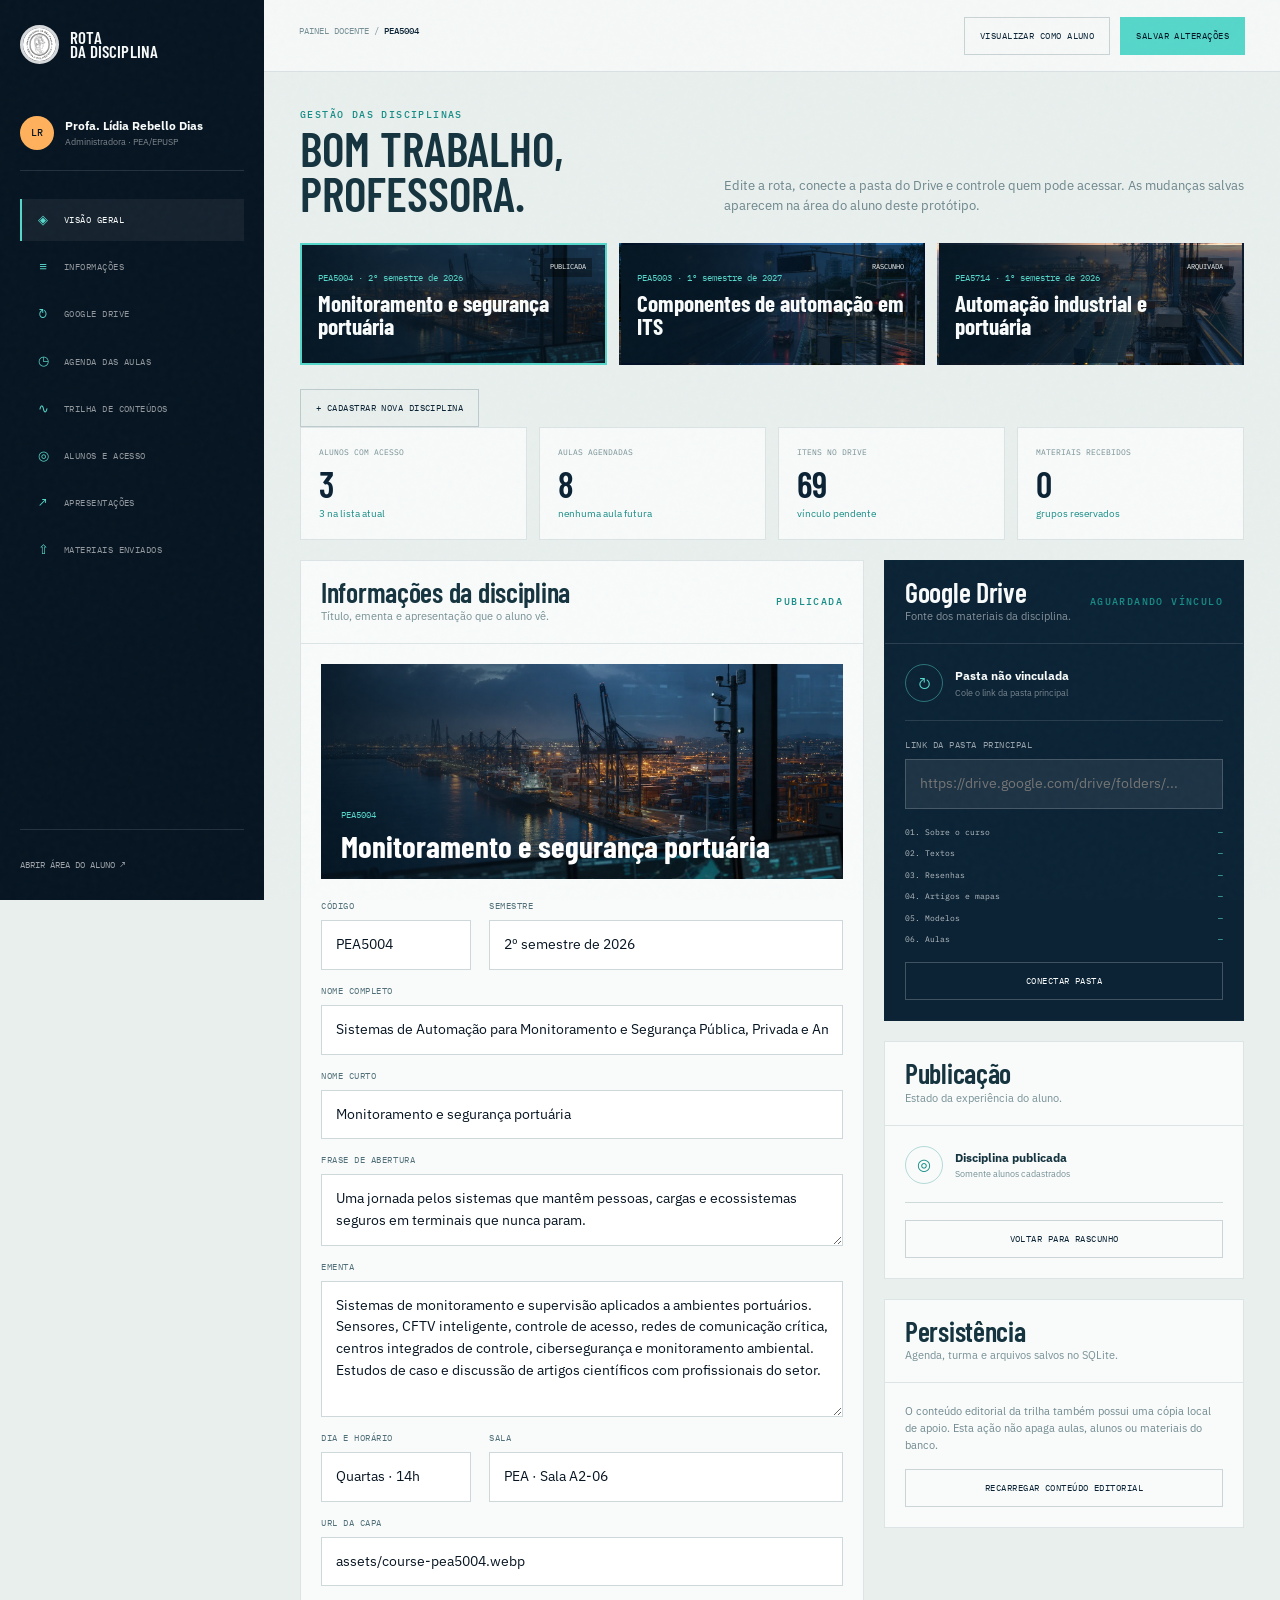
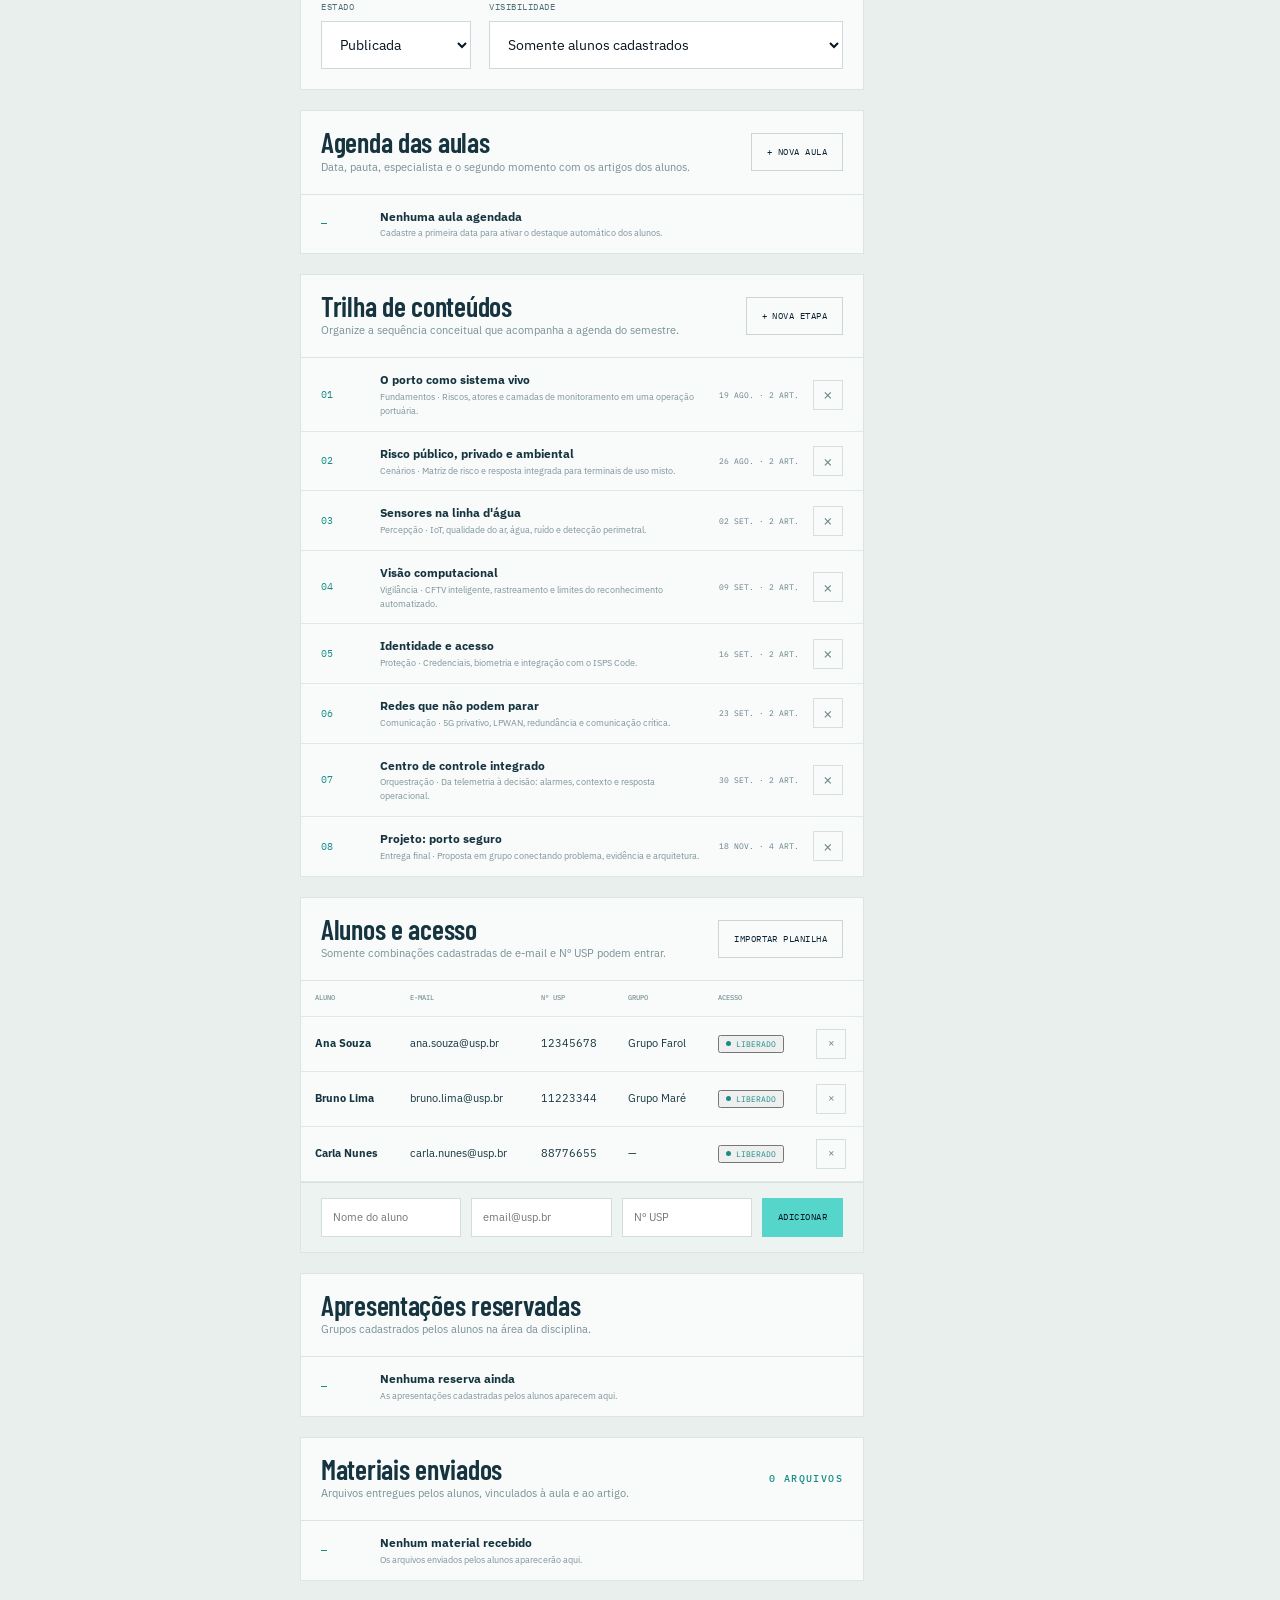
==== admin.html @ afad5a91 "feat: restaura narrativa cinematografica por scroll" ====
<!doctype html>
<html lang="pt-BR">
<head>
  <meta charset="utf-8">
  <meta name="viewport" content="width=device-width, initial-scale=1">
  <meta name="theme-color" content="#071522">
  <title>Painel da professora · Rota da Disciplina</title>
  <link rel="icon" href="assets/epusp-logo.webp" type="image/webp">
  <link rel="preconnect" href="https://fonts.googleapis.com">
  <link rel="preconnect" href="https://fonts.gstatic.com" crossorigin>
  <link href="https://fonts.googleapis.com/css2?family=Barlow+Condensed:wght@500;600;700&family=IBM+Plex+Mono:wght@400;500&family=IBM+Plex+Sans:wght@400;500;600&display=swap" rel="stylesheet">
  <link rel="stylesheet" href="styles.css">
</head>
<body class="admin-page">
  <a class="skip-link" href="#adminContent">Pular para o conteúdo</a>
  <div class="page-noise" aria-hidden="true"></div>

  <div class="admin-shell">
    <aside class="admin-sidebar">
      <a class="wordmark" href="index.html" aria-label="Rota da Disciplina, área do aluno">
        <img class="epusp-seal" src="assets/epusp-logo.webp" alt="" width="44" height="44">
        <span>Rota<br>da disciplina</span>
      </a>
      <div class="admin-profile">
        <span class="admin-avatar">LR</span>
        <div><strong>Profa. Lídia Rebello Dias</strong><small>Administradora · PEA/EPUSP</small></div>
      </div>
      <nav class="admin-nav" aria-label="Seções do painel">
        <a class="active" href="#visao"><span aria-hidden="true">◈</span>Visão geral</a>
        <a href="#informacoes"><span aria-hidden="true">≡</span>Informações</a>
        <a href="#drive"><span aria-hidden="true">↻</span>Google Drive</a>
        <a href="#agenda"><span aria-hidden="true">◷</span>Agenda das aulas</a>
        <a href="#etapas"><span aria-hidden="true">∿</span>Trilha de conteúdos</a>
        <a href="#alunos"><span aria-hidden="true">◎</span>Alunos e acesso</a>
        <a href="#entregas"><span aria-hidden="true">↗</span>Apresentações</a>
        <a href="#materiais-enviados"><span aria-hidden="true">⇧</span>Materiais enviados</a>
      </nav>
      <div class="sidebar-foot"><a href="index.html" id="studentViewLink">Abrir área do aluno ↗</a></div>
    </aside>

    <main class="admin-main" id="adminContent">
      <header class="admin-topbar">
        <p class="admin-breadcrumb">Painel docente / <strong id="breadcrumbCode">PEA5004</strong></p>
        <div class="admin-top-actions">
          <button class="admin-button" id="previewButton">Visualizar como aluno</button>
          <button class="admin-button primary" id="saveButton">Salvar alterações</button>
        </div>
      </header>

      <div class="admin-content">
        <section class="admin-welcome" id="visao">
          <div><span class="eyebrow">Gestão das disciplinas</span><h1>Bom trabalho, professora.</h1></div>
          <p>Edite a rota, conecte a pasta do Drive e controle quem pode acessar. As mudanças salvas aparecem na área do aluno deste protótipo.</p>
        </section>

        <section aria-label="Disciplinas cadastradas">
          <div class="course-tabs" id="courseTabs"></div>
          <button class="admin-button" id="newCourseButton">+ Cadastrar nova disciplina</button>
        </section>

        <section class="metric-grid" id="metricGrid" aria-label="Indicadores da disciplina">
          <article class="metric"><small>Alunos com acesso</small><strong id="studentMetric">0</strong><span id="studentMetricDetail">lista atual</span></article>
          <article class="metric"><small>Aulas agendadas</small><strong id="moduleMetric">0</strong><span id="moduleMetricDetail">próxima aula</span></article>
          <article class="metric"><small>Itens no Drive</small><strong id="driveMetric">0</strong><span id="driveMetricDetail">sincronizados</span></article>
          <article class="metric"><small>Materiais recebidos</small><strong id="submissionMetric">0</strong><span id="submissionMetricDetail">arquivos enviados</span></article>
        </section>

        <div class="admin-grid">
          <div>
            <section class="admin-panel" id="informacoes">
              <header class="panel-heading"><div><h2>Informações da disciplina</h2><p>Título, ementa e apresentação que o aluno vê.</p></div><span class="eyebrow" id="courseStatusLabel">Publicada</span></header>
              <div class="panel-body">
                <div class="course-cover-editor" id="courseCoverEditor">
                  <div class="cover-editor-copy"><small id="coverCode">PEA5004</small><strong id="coverTitle">Monitoramento e segurança portuária</strong></div>
                </div>
                <form class="editor-grid" id="courseForm">
                  <label class="admin-field">Código<input name="code" required maxlength="12" readonly></label>
                  <label class="admin-field">Semestre<input name="semester" required></label>
                  <label class="admin-field full">Nome completo<input name="title" required></label>
                  <label class="admin-field full">Nome curto<input name="shortTitle" required></label>
                  <label class="admin-field full">Frase de abertura<textarea name="description" rows="2" required></textarea></label>
                  <label class="admin-field full">Ementa<textarea name="ementa" rows="5" required></textarea></label>
                  <label class="admin-field">Dia e horário<input name="classDay"></label>
                  <label class="admin-field">Sala<input name="room"></label>
                  <label class="admin-field full">URL da capa<input name="cover" placeholder="assets/course-pea5004.webp"></label>
                  <label class="admin-field">Estado<select name="status"><option>Rascunho</option><option>Publicada</option><option>Arquivada</option></select></label>
                  <label class="admin-field">Visibilidade<select name="visibility"><option>Somente alunos cadastrados</option><option>Link da turma</option><option>Pública</option></select></label>
                </form>
              </div>
            </section>

            <section class="admin-panel" id="agenda">
              <header class="panel-heading"><div><h2>Agenda das aulas</h2><p>Data, pauta, especialista e o segundo momento com os artigos dos alunos.</p></div><button class="admin-button" id="addClassButton">+ Nova aula</button></header>
              <div class="admin-list class-admin-list" id="classAdminList"></div>
            </section>

            <section class="admin-panel" id="etapas">
              <header class="panel-heading"><div><h2>Trilha de conteúdos</h2><p>Organize a sequência conceitual que acompanha a agenda do semestre.</p></div><button class="admin-button" id="addModuleButton">+ Nova etapa</button></header>
              <div class="admin-list" id="moduleAdminList"></div>
            </section>

            <section class="admin-panel" id="alunos">
              <header class="panel-heading"><div><h2>Alunos e acesso</h2><p>Somente combinações cadastradas de e-mail e Nº USP podem entrar.</p></div><button class="admin-button" id="importStudentsButton">Importar planilha</button></header>
              <div class="panel-body" style="padding:0;overflow-x:auto">
                <table class="student-table">
                  <thead><tr><th>Aluno</th><th>E-mail</th><th>Nº USP</th><th>Grupo</th><th>Acesso</th><th></th></tr></thead>
                  <tbody id="studentRows"></tbody>
                </table>
              </div>
              <form class="inline-form" id="studentForm">
                <input name="name" aria-label="Nome do aluno" placeholder="Nome do aluno" required>
                <input name="email" aria-label="E-mail USP" type="email" placeholder="email@usp.br" required>
                <input name="nusp" aria-label="Número USP" inputmode="numeric" placeholder="Nº USP" required pattern="[0-9]{7,10}">
                <button class="admin-button primary" type="submit">Adicionar</button>
              </form>
            </section>

            <section class="admin-panel" id="entregas">
              <header class="panel-heading"><div><h2>Apresentações reservadas</h2><p>Grupos cadastrados pelos alunos na área da disciplina.</p></div></header>
              <div class="admin-list" id="submissionList"></div>
            </section>

            <section class="admin-panel" id="materiais-enviados">
              <header class="panel-heading"><div><h2>Materiais enviados</h2><p>Arquivos entregues pelos alunos, vinculados à aula e ao artigo.</p></div><span class="eyebrow" id="uploadCountLabel">0 arquivos</span></header>
              <div class="admin-list" id="uploadAdminList"></div>
            </section>
          </div>

          <aside>
            <section class="admin-panel drive-card" id="drive">
              <header class="panel-heading"><div><h2>Google Drive</h2><p>Fonte dos materiais da disciplina.</p></div><span class="eyebrow" id="driveStatusLabel">Conectado</span></header>
              <div class="panel-body">
                <div class="drive-state">
                  <span class="drive-state-icon" aria-hidden="true">↻</span>
                  <div><strong id="driveStateTitle">Pasta sincronizada</strong><small id="driveStateDetail">lidia.rebello.dias@usp.br</small></div>
                </div>
                <label class="admin-field" style="margin-top:17px;color:rgba(255,255,255,.58)">Link da pasta principal<input id="driveUrlInput" type="url" placeholder="https://drive.google.com/drive/folders/..." style="background:rgba(255,255,255,.08);color:#fff;border-color:rgba(255,255,255,.18)"></label>
                <div class="drive-folders" id="driveFolderList"></div>
                <button class="admin-button" id="syncDriveButton">Sincronizar agora</button>
              </div>
            </section>

            <section class="admin-panel">
              <header class="panel-heading"><div><h2>Publicação</h2><p>Estado da experiência do aluno.</p></div></header>
              <div class="panel-body">
                <div class="drive-state" style="border-color:var(--line)">
                  <span class="drive-state-icon" style="color:var(--teal-deep);border-color:rgba(24,141,135,.3)" aria-hidden="true">◎</span>
                  <div><strong id="publishState">Disciplina publicada</strong><small id="publishDetail" style="color:#769096">Somente alunos cadastrados</small></div>
                </div>
                <button class="admin-button" id="togglePublishButton" style="width:100%;margin-top:17px">Alternar publicação</button>
              </div>
            </section>

            <section class="admin-panel">
              <header class="panel-heading"><div><h2>Persistência</h2><p>Agenda, turma e arquivos salvos no SQLite.</p></div></header>
              <div class="panel-body">
                <p style="margin:0 0 15px;color:#71898f;font-size:11px">O conteúdo editorial da trilha também possui uma cópia local de apoio. Esta ação não apaga aulas, alunos ou materiais do banco.</p>
                <button class="admin-button" id="resetButton" style="width:100%">Recarregar conteúdo editorial</button>
              </div>
            </section>
          </aside>
        </div>
      </div>
    </main>
  </div>

  <dialog class="app-dialog" id="moduleDialog">
    <form class="dialog-card" id="moduleForm">
      <button class="dialog-close" type="button" data-close="moduleDialog" aria-label="Fechar">×</button>
      <span class="eyebrow">Nova etapa da trilha</span>
      <h2>Criar etapa</h2>
      <div class="form-columns"><label>Título<input name="title" required></label><label>Categoria<input name="kicker" placeholder="Ex.: Sensores" required></label></div>
      <label>Resumo<textarea name="summary" rows="3" required></textarea></label>
      <div class="form-columns"><label>Data<input name="date" placeholder="02 set."></label><label>Quantidade de artigos<input name="articles" type="number" min="0" value="1"></label></div>
      <div class="dialog-actions"><button class="text-button" type="button" data-close="moduleDialog">Cancelar</button><button class="primary-button" type="submit">Criar etapa</button></div>
    </form>
  </dialog>

  <dialog class="app-dialog" id="newCourseDialog">
    <form class="dialog-card" id="newCourseForm">
      <button class="dialog-close" type="button" data-close="newCourseDialog" aria-label="Fechar">×</button>
      <span class="eyebrow">Nova disciplina</span>
      <h2>Criar uma nova rota</h2>
      <div class="form-columns"><label>Código<input name="code" placeholder="PEA0000" required maxlength="12"></label><label>Semestre<input name="semester" placeholder="1º semestre de 2027" required></label></div>
      <label>Nome da disciplina<input name="title" required></label>
      <label>Link da pasta no Drive<input name="driveUrl" type="url" placeholder="https://drive.google.com/drive/folders/..."></label>
      <div class="dialog-actions"><button class="text-button" type="button" data-close="newCourseDialog">Cancelar</button><button class="primary-button" type="submit">Criar disciplina</button></div>
    </form>
  </dialog>

  <dialog class="app-dialog class-dialog" id="classDialog">
    <div class="dialog-card wide">
      <button class="dialog-close" type="button" data-close="classDialog" aria-label="Fechar">×</button>
      <span class="eyebrow">Agenda da disciplina</span>
      <h2 id="classDialogTitle">Nova aula</h2>
      <form id="classForm" class="class-form-grid">
        <input name="session_id" type="hidden">
        <div class="form-columns"><label>Data<input name="session_date" type="date" required></label><label>Horário<input name="start_time" type="time" value="14:00" required></label></div>
        <label>Título da aula<input name="title" required></label>
        <label>Tema do dia<input name="theme" placeholder="Ex.: Panorama de riscos integrados"></label>
        <label>Local<input name="location" placeholder="PEA · Sala A2-06"></label>
        <div class="class-moment-label"><span>1º momento</span><strong>Profissional convidado</strong></div>
        <div class="form-columns"><label>Nome do especialista<input name="specialist_name"></label><label>Cargo / instituição<input name="specialist_role"></label></div>
        <label>Temática da apresentação<textarea name="specialist_topic" rows="2"></textarea></label>
        <label>Observações<textarea name="notes" rows="2"></textarea></label>
        <div class="dialog-actions"><button class="text-button" type="button" data-close="classDialog">Cancelar</button><button class="primary-button" type="submit">Salvar aula</button></div>
      </form>

      <section class="article-manager" id="articleManager" hidden>
        <header><div class="class-moment-label"><span>2º momento</span><strong>Artigos apresentados pelos alunos</strong></div><p>Vincule cada leitura aos alunos que farão a apresentação.</p></header>
        <div class="managed-article-list" id="managedArticleList"></div>
        <form id="articleForm" class="article-form">
          <div class="form-columns"><label>Código<input name="code" placeholder="A01"></label><label>Autoria<input name="author" placeholder="Sobrenome et al."></label></div>
          <label>Título do artigo<input name="title" required></label>
          <label>Link do artigo<input name="url" type="url" placeholder="https://..."></label>
          <fieldset class="presenter-fieldset"><legend>Alunos apresentadores</legend><div id="presenterChecks" class="presenter-checks"></div></fieldset>
          <button class="admin-button primary" type="submit">Adicionar artigo à aula</button>
        </form>
      </section>
    </div>
  </dialog>

  <div class="toast" id="toast" role="status" aria-live="polite"></div>

  <script src="data.js"></script>
  <script src="admin.js"></script>
</body>
</html>
---- styles.css ----
:root {
  --ink: #071522;
  --ink-2: #0b2335;
  --ink-3: #12364a;
  --paper: #eef5f3;
  --paper-2: #dce8e6;
  --white: #f8fbfa;
  --teal: #56d6ca;
  --teal-deep: #188d87;
  --amber: #ffb15c;
  --coral: #e8775f;
  --muted: #8da7ad;
  --line: rgba(20, 62, 74, .18);
  --display: 'Barlow Condensed', sans-serif;
  --body: 'IBM Plex Sans', sans-serif;
  --mono: 'IBM Plex Mono', monospace;
  --shell: min(1180px, calc(100vw - 64px));
  --header-height: 76px;
  --shadow: 0 26px 70px rgba(3, 16, 27, .16);
  --cine-progress: 0;
  --hero-exit: 0;
  --hero-shift: 0;
  --hero-zoom: 0;
  --pointer-x: 0;
  --pointer-y: 0;
  --briefing-shift: 0;
  --orbit-turn: 0deg;
}

* { box-sizing: border-box; }
html { scroll-behavior: smooth; }
body {
  margin: 0;
  color: var(--ink);
  background: var(--paper);
  font-family: var(--body);
  font-size: 16px;
  line-height: 1.55;
  -webkit-font-smoothing: antialiased;
}
body.switcher-open { overflow: hidden; }
button, input, textarea, select { font: inherit; }
button, a { -webkit-tap-highlight-color: transparent; }
button { cursor: pointer; }
a { color: inherit; }
img { max-width: 100%; }
::selection { color: var(--ink); background: var(--teal); }
:focus-visible { outline: 2px solid var(--amber); outline-offset: 4px; }

.skip-link {
  position: fixed;
  top: 8px;
  left: 8px;
  z-index: 200;
  padding: 10px 16px;
  color: var(--ink);
  background: var(--white);
  transform: translateY(-150%);
  transition: transform .2s ease;
}
.skip-link:focus { transform: none; }
.shell { width: var(--shell); margin-inline: auto; }
.page-noise {
  position: fixed;
  inset: 0;
  z-index: 90;
  pointer-events: none;
  opacity: .025;
  background-image: url("data:image/svg+xml,%3Csvg viewBox='0 0 180 180' xmlns='http://www.w3.org/2000/svg'%3E%3Cfilter id='n'%3E%3CfeTurbulence type='fractalNoise' baseFrequency='.8' numOctaves='3' stitchTiles='stitch'/%3E%3C/filter%3E%3Crect width='100%25' height='100%25' filter='url(%23n)' opacity='.8'/%3E%3C/svg%3E");
}
.scroll-progress {
  position: fixed;
  inset: 0 0 auto;
  z-index: 120;
  height: 2px;
  background: rgba(255,255,255,.08);
}
.scroll-progress span { display: block; width: 0; height: 100%; background: var(--amber); }

/* Cinematic viewport: a port control-room narrative guided by scroll */
.cinematic-frame {
  position: fixed;
  inset: 0;
  z-index: 92;
  overflow: hidden;
  pointer-events: none;
}
.cinematic-bar {
  position: absolute;
  right: 0;
  left: 0;
  height: clamp(5px, .75vw, 10px);
  background: #020810;
  box-shadow: 0 0 30px rgba(0,0,0,.4);
}
.cinematic-bar--top { top: 0; }
.cinematic-bar--bottom { bottom: 0; }
.cinematic-vignette {
  position: absolute;
  inset: 0;
  opacity: .45;
  box-shadow: inset 0 0 110px rgba(0,8,18,.22);
}
.cinematic-scanline {
  position: absolute;
  top: -18%;
  right: 0;
  left: 0;
  height: 18%;
  opacity: .1;
  background: linear-gradient(180deg, transparent, rgba(86,214,202,.2), transparent);
  animation: cinematicScan 8s linear infinite;
  mix-blend-mode: screen;
}
@keyframes cinematicScan { to { transform: translateY(660%); } }

.cinematic-chapters {
  position: fixed;
  top: 50%;
  right: 18px;
  z-index: 96;
  display: grid;
  gap: 11px;
  transform: translateY(-50%);
}
.cinematic-chapters a {
  position: relative;
  width: 31px;
  height: 31px;
  display: grid;
  place-items: center;
  color: rgba(255,255,255,.48);
  background: rgba(4,18,30,.56);
  border: 1px solid rgba(255,255,255,.16);
  border-radius: 50%;
  backdrop-filter: blur(9px);
  font-family: var(--mono);
  font-size: 7px;
  text-decoration: none;
  transition: color .25s ease, background .25s ease, border-color .25s ease, transform .25s ease;
}
.cinematic-chapters a::before {
  content: '';
  position: absolute;
  inset: 6px;
  border: 1px solid transparent;
  border-radius: inherit;
}
.cinematic-chapters a span {
  position: absolute;
  top: 50%;
  right: 39px;
  width: max-content;
  padding: 5px 8px;
  opacity: 0;
  color: var(--white);
  background: rgba(4,18,30,.88);
  border: 1px solid rgba(255,255,255,.13);
  transform: translate(8px, -50%);
  pointer-events: none;
  transition: opacity .2s ease, transform .25s ease;
  font-size: 8px;
  letter-spacing: .08em;
  text-transform: uppercase;
}
.cinematic-chapters a:hover span,
.cinematic-chapters a:focus-visible span,
.cinematic-chapters a.active span { opacity: 1; transform: translate(0, -50%); }
.cinematic-chapters a.active {
  color: var(--ink);
  background: var(--teal);
  border-color: var(--teal);
  transform: scale(1.13);
  box-shadow: 0 0 0 5px rgba(86,214,202,.1), 0 0 22px rgba(86,214,202,.24);
}
.cinematic-chapters a.active::before { border-color: rgba(7,21,34,.34); }
.cine-scene { --scene-proximity: 0; }

.eyebrow {
  display: block;
  color: var(--teal-deep);
  font-family: var(--mono);
  font-size: 10px;
  font-weight: 500;
  letter-spacing: .14em;
  line-height: 1.4;
  text-transform: uppercase;
}
.section-pad { padding: 130px 0; }
h1, h2, h3, p { margin-top: 0; }
h1, h2, h3 { font-family: var(--display); font-weight: 600; line-height: .94; }
h2 { font-size: clamp(52px, 6.5vw, 90px); letter-spacing: -.035em; }
h2 em { color: var(--teal-deep); font-family: inherit; font-style: normal; }

/* Global header */
.site-header {
  position: fixed;
  inset: 0 0 auto;
  z-index: 100;
  height: var(--header-height);
  display: grid;
  grid-template-columns: auto auto 1fr auto;
  align-items: center;
  gap: 28px;
  padding: 0 32px;
  color: var(--white);
  background: linear-gradient(180deg, rgba(4, 15, 26, .84), rgba(4, 15, 26, .28) 70%, transparent);
  border-bottom: 1px solid transparent;
  transition: height .35s ease, background .35s ease, border-color .35s ease;
}
.site-header.compact {
  height: 66px;
  background: rgba(7, 21, 34, .94);
  border-color: rgba(255,255,255,.1);
  backdrop-filter: blur(14px);
}
.wordmark {
  display: inline-flex;
  align-items: center;
  gap: 11px;
  color: inherit;
  font-family: var(--display);
  font-size: 17px;
  font-weight: 600;
  line-height: .78;
  letter-spacing: .01em;
  text-decoration: none;
  text-transform: uppercase;
}
.epusp-seal {
  width: 43px;
  height: 43px;
  flex: 0 0 43px;
  border: 3px solid rgba(255,255,255,.84);
  border-radius: 50%;
  object-fit: cover;
  filter: grayscale(1) contrast(1.1);
}
.course-trigger {
  min-width: 142px;
  display: flex;
  align-items: center;
  justify-content: space-between;
  gap: 16px;
  padding: 7px 0 7px 18px;
  color: inherit;
  background: transparent;
  border: 0;
  border-left: 1px solid rgba(255,255,255,.28);
  text-align: left;
}
.course-trigger small, .course-trigger strong { display: block; }
.course-trigger small { color: rgba(255,255,255,.58); font-family: var(--mono); font-size: 8px; letter-spacing: .1em; text-transform: uppercase; }
.course-trigger strong { margin-top: 2px; font-family: var(--mono); font-size: 12px; letter-spacing: .08em; }
.trigger-arrow { color: var(--teal); font-size: 16px; transition: transform .3s ease; }
.course-trigger[aria-expanded="true"] .trigger-arrow { transform: rotate(180deg); }
.header-nav { display: flex; justify-content: center; gap: 30px; }
.header-nav a, .icon-link {
  color: rgba(255,255,255,.72);
  font-family: var(--mono);
  font-size: 10px;
  letter-spacing: .08em;
  text-decoration: none;
  text-transform: uppercase;
  transition: color .2s ease;
}
.header-nav a:hover, .icon-link:hover { color: var(--white); }
.header-actions { display: flex; align-items: center; gap: 18px; }
.access-button {
  display: inline-flex;
  align-items: center;
  gap: 9px;
  padding: 10px 14px;
  color: var(--white);
  background: rgba(255,255,255,.08);
  border: 1px solid rgba(255,255,255,.24);
  border-radius: 2px;
  font-family: var(--mono);
  font-size: 9px;
  letter-spacing: .08em;
  text-transform: uppercase;
}
.access-button:hover { background: rgba(255,255,255,.14); }
.status-led { width: 6px; height: 6px; border-radius: 50%; background: var(--amber); box-shadow: 0 0 0 4px rgba(255,177,92,.12); }
.is-authenticated .status-led { background: var(--teal); box-shadow: 0 0 0 4px rgba(86,214,202,.12); }

/* Course switcher */
.course-switcher {
  position: fixed;
  inset: 0 0 auto;
  z-index: 115;
  min-height: 465px;
  padding: 40px max(32px, calc((100vw - 1180px)/2));
  color: var(--white);
  background: var(--ink);
  box-shadow: 0 24px 80px rgba(0,0,0,.38);
  animation: switcherIn .35s cubic-bezier(.2,.8,.2,1) both;
}
@keyframes switcherIn { from { opacity: 0; transform: translateY(-20px); } }
.switcher-scrim { position: fixed; inset: 0; z-index: 110; background: rgba(3,12,20,.68); backdrop-filter: blur(4px); }
.switcher-head { display: flex; align-items: flex-start; justify-content: space-between; margin-bottom: 26px; }
.switcher-head h2 { margin: 5px 0 0; font-size: 42px; }
.close-button, .dialog-close {
  width: 40px;
  height: 40px;
  display: grid;
  place-items: center;
  color: inherit;
  background: transparent;
  border: 1px solid rgba(255,255,255,.22);
  border-radius: 50%;
  font-size: 22px;
}
.switcher-grid { display: grid; grid-template-columns: repeat(3, 1fr); gap: 14px; }
.course-option {
  position: relative;
  min-height: 275px;
  display: flex;
  flex-direction: column;
  justify-content: flex-end;
  overflow: hidden;
  padding: 24px;
  color: var(--white);
  background: #102a3c center/cover;
  border: 1px solid rgba(255,255,255,.14);
  text-align: left;
  isolation: isolate;
}
.course-option::before { content: ''; position: absolute; inset: 0; z-index: -1; background: linear-gradient(180deg, rgba(5,18,30,.05), rgba(5,18,30,.94)); }
.course-option::after { content: ''; position: absolute; inset: auto 24px 19px; height: 1px; background: var(--course-accent, var(--teal)); transform: scaleX(.18); transform-origin: left; transition: transform .35s ease; }
.course-option:hover::after, .course-option.active::after { transform: scaleX(1); }
.course-option .option-top { position: absolute; inset: 20px 20px auto; display: flex; justify-content: space-between; font-family: var(--mono); font-size: 9px; letter-spacing: .1em; text-transform: uppercase; }
.course-option .option-top i { width: 8px; height: 8px; border-radius: 50%; background: var(--course-accent, var(--teal)); }
.course-option strong { max-width: 310px; margin-bottom: 24px; font-family: var(--display); font-size: 27px; line-height: 1; }
.course-option small { margin-bottom: 6px; color: var(--course-accent, var(--teal)); font-family: var(--mono); font-size: 10px; letter-spacing: .12em; }

/* Cinematic hero */
.cinematic-hero {
  position: relative;
  min-height: 100svh;
  display: flex;
  align-items: center;
  overflow: hidden;
  color: var(--white);
  background: var(--ink);
  isolation: isolate;
}
.hero-media, .briefing-photo {
  position: absolute;
  inset: -5%;
  z-index: -4;
  background: center/cover no-repeat;
  will-change: transform;
}
.hero-media {
  transform: translate3d(
    calc(var(--pointer-x) * -9px),
    calc((var(--hero-shift) * 1px) + (var(--pointer-y) * -6px)),
    0
  ) scale(calc(1.06 + var(--hero-zoom)));
  filter: saturate(calc(.84 + (var(--hero-exit) * .2))) contrast(1.04);
}
.briefing-photo {
  transform: translate3d(0, calc(var(--briefing-shift) * 1px), 0) scale(1.1);
  will-change: transform;
}
.hero-shade { position: absolute; inset: 0; z-index: -3; background: linear-gradient(90deg, rgba(4,15,26,.97) 0%, rgba(4,15,26,.76) 36%, rgba(4,15,26,.14) 71%), linear-gradient(0deg, rgba(4,15,26,.74), transparent 38%); }
.chart-grid {
  position: absolute;
  inset: 0;
  z-index: -2;
  opacity: .14;
  background-image: linear-gradient(rgba(102,213,203,.3) 1px, transparent 1px), linear-gradient(90deg, rgba(102,213,203,.3) 1px, transparent 1px);
  background-size: 72px 72px;
  mask-image: linear-gradient(90deg, #000, transparent 72%);
}
.hero-content { display: grid; grid-template-columns: minmax(0, 1fr) 320px; align-items: end; gap: 74px; padding-top: 110px; padding-bottom: 120px; }
.hero-copy { max-width: 810px; }
.hero-kicker { display: flex; align-items: center; gap: 16px; margin-bottom: 24px; font-family: var(--mono); font-size: 10px; letter-spacing: .14em; text-transform: uppercase; }
.hero-kicker span:first-child { padding: 6px 9px; color: var(--ink); background: var(--teal); font-weight: 500; }
.hero-kicker span:last-child { color: rgba(255,255,255,.64); }
.hero-copy h1 { max-width: 840px; margin-bottom: 22px; font-size: clamp(54px, 5.7vw, 82px); letter-spacing: -.03em; line-height: .92; text-transform: uppercase; text-wrap: balance; }
.hero-copy p { max-width: 640px; margin-bottom: 34px; color: rgba(255,255,255,.72); font-size: clamp(16px, 1.6vw, 21px); line-height: 1.55; }
.hero-actions { display: flex; align-items: center; gap: 24px; }
.primary-button, .secondary-button {
  display: inline-flex;
  align-items: center;
  justify-content: center;
  gap: 18px;
  min-height: 49px;
  padding: 0 20px;
  color: var(--ink);
  background: var(--teal);
  border: 1px solid var(--teal);
  border-radius: 2px;
  font-family: var(--mono);
  font-size: 10px;
  font-weight: 500;
  letter-spacing: .08em;
  text-decoration: none;
  text-transform: uppercase;
  transition: color .25s ease, background .25s ease, transform .25s ease;
}
.primary-button:hover { background: var(--white); border-color: var(--white); transform: translateY(-2px); }
.primary-button.light { background: var(--white); border-color: var(--white); }
.primary-button.light:hover { background: var(--teal); border-color: var(--teal); }
.text-button { padding: 8px 0; color: inherit; background: transparent; border: 0; border-bottom: 1px solid currentColor; font-family: var(--mono); font-size: 10px; letter-spacing: .06em; text-transform: uppercase; }
.signal-panel {
  position: relative;
  min-height: 360px;
  padding: 19px;
  background: rgba(5, 21, 34, .42);
  border: 1px solid rgba(255,255,255,.2);
  backdrop-filter: blur(14px);
}
.signal-head { display: grid; grid-template-columns: auto 1fr auto; align-items: center; gap: 8px; color: rgba(255,255,255,.66); font-family: var(--mono); font-size: 8px; letter-spacing: .08em; text-transform: uppercase; }
.signal-head span:last-child { color: var(--teal); }
.live-dot { width: 6px; height: 6px; border-radius: 50%; background: var(--teal); animation: pulse 2s ease infinite; }
@keyframes pulse { 50% { box-shadow: 0 0 0 8px rgba(86,214,202,0); } 0% { box-shadow: 0 0 0 0 rgba(86,214,202,.42); } }
.signal-radar { position: relative; width: 190px; height: 190px; margin: 23px auto 18px; overflow: hidden; border: 1px solid rgba(86,214,202,.36); border-radius: 50%; background: repeating-radial-gradient(circle, transparent 0 30px, rgba(86,214,202,.15) 31px 32px); }
.signal-radar::before, .signal-radar::after { content: ''; position: absolute; background: rgba(86,214,202,.18); }
.signal-radar::before { inset: 50% 0 auto; height: 1px; }
.signal-radar::after { inset: 0 auto 0 50%; width: 1px; }
.radar-sweep { position: absolute; width: 50%; height: 50%; top: 0; left: 50%; background: conic-gradient(from 270deg at 0 100%, rgba(86,214,202,.48), transparent 35%); transform-origin: 0 100%; animation: sweep 5s linear infinite; }
@keyframes sweep { to { transform: rotate(360deg); } }
.ping { position: absolute; width: 5px; height: 5px; border-radius: 50%; background: var(--amber); box-shadow: 0 0 12px var(--amber); }
.ping.p1 { left: 30%; top: 42%; }.ping.p2 { left: 62%; top: 27%; }.ping.p3 { left: 68%; top: 67%; }
.signal-panel dl { display: grid; grid-template-columns: repeat(3, 1fr); gap: 0; margin: 0; }
.signal-panel dl div { padding: 10px 9px 0; border-left: 1px solid rgba(255,255,255,.14); }
.signal-panel dl div:first-child { border-left: 0; }
.signal-panel dt { color: rgba(255,255,255,.5); font-family: var(--mono); font-size: 7px; line-height: 1.3; text-transform: uppercase; }
.signal-panel dd { margin: 5px 0 0; color: var(--white); font-family: var(--mono); font-size: 10px; }
.inline-ok { display: inline-block; width: 5px; height: 5px; margin-right: 3px; border-radius: 50%; background: var(--teal); }
.inline-ok.pending { background: var(--amber); }
.hero-foot { position: absolute; inset: auto 0 25px; display: flex; align-items: center; justify-content: space-between; color: rgba(255,255,255,.48); font-family: var(--mono); font-size: 8px; letter-spacing: .12em; text-transform: uppercase; }
.scroll-cue { display: flex; align-items: center; gap: 12px; }
.scroll-cue > span { width: 38px; height: 1px; overflow: hidden; background: rgba(255,255,255,.24); }
.scroll-cue > span::after { content: ''; display: block; width: 50%; height: 1px; background: var(--teal); animation: cue 2s ease-in-out infinite; }
@keyframes cue { 50% { transform: translateX(100%); } }
.coordinates { display: flex; align-items: center; gap: 10px; }
.coordinates i { width: 4px; height: 4px; border-radius: 50%; background: var(--teal); }

/* Reveal */
.reveal { opacity: 0; transform: translateY(24px); transition: opacity .7s ease, transform .9s cubic-bezier(.2,.8,.2,1); }
.reveal.in-view { opacity: 1; transform: none; }
.cinematic-ready .hero-copy.reveal.in-view {
  opacity: calc(1 - (var(--hero-exit) * .72));
  transform: translate3d(
    calc(var(--pointer-x) * -8px),
    calc(var(--hero-exit) * -38px),
    0
  );
}
.cinematic-ready .signal-panel.reveal.in-view {
  opacity: calc(1 - (var(--hero-exit) * .45));
  transform: perspective(900px)
    translate3d(calc(var(--pointer-x) * 11px), calc(var(--hero-exit) * 26px), 0)
    rotateY(calc(var(--pointer-x) * -1.1deg));
}
.cinematic-ready .hero-foot {
  opacity: calc(1 - (var(--hero-exit) * 1.2));
  transform: translateY(calc(var(--hero-exit) * 18px));
}
.cinematic-ready .chart-grid {
  background-position: calc(var(--hero-exit) * -45px) calc(var(--hero-exit) * 32px);
}

/* Next class: a two-act call sheet */
.next-class-section {
  position: relative;
  overflow: hidden;
  background: #dbe8e5;
}
.next-class-section::before {
  content: '';
  position: absolute;
  inset: 0;
  opacity: .22;
  pointer-events: none;
  background-image: linear-gradient(rgba(14,76,83,.14) 1px, transparent 1px), linear-gradient(90deg, rgba(14,76,83,.14) 1px, transparent 1px);
  background-size: 64px 64px;
  mask-image: linear-gradient(90deg, #000, transparent 78%);
}
.next-class-heading {
  position: relative;
  display: grid;
  grid-template-columns: 84px minmax(0, 1fr) 300px;
  gap: 54px;
  align-items: end;
}
.next-class-heading h2 { margin: 10px 0 0; }
.next-class-rule { margin: 0 0 10px; color: #5f7c81; font-size: 13px; line-height: 1.65; }
.class-call-sheet {
  position: relative;
  display: grid;
  grid-template-columns: 174px minmax(0, 1fr);
  margin-top: 55px;
  overflow: hidden;
  color: var(--white);
  background: var(--ink-2);
  box-shadow: 0 28px 70px rgba(7,30,40,.2);
}
.class-call-sheet::before {
  content: '';
  position: absolute;
  inset: 0;
  opacity: .16;
  pointer-events: none;
  background: repeating-linear-gradient(125deg, transparent 0 28px, rgba(255,255,255,.08) 29px 30px);
}
.class-date-block {
  position: relative;
  z-index: 1;
  display: flex;
  flex-direction: column;
  align-items: center;
  justify-content: center;
  min-height: 520px;
  padding: 28px 18px;
  color: var(--ink);
  background: var(--amber);
  text-align: center;
}
.class-date-block > span { font-family: var(--mono); font-size: 9px; letter-spacing: .12em; text-transform: uppercase; }
.class-date-block strong { margin: 9px 0 4px; font-family: var(--display); font-size: 92px; font-weight: 600; line-height: .8; }
.class-date-block i { width: 1px; height: 66px; margin: 25px 0; background: rgba(7,21,34,.3); }
.class-date-block small { font-family: var(--mono); font-size: 18px; font-weight: 500; }
.class-call-main { position: relative; z-index: 1; min-width: 0; padding: 34px; }
.call-title { display: flex; justify-content: space-between; align-items: start; gap: 30px; padding-bottom: 27px; border-bottom: 1px solid rgba(255,255,255,.15); }
.call-title h3 { max-width: 750px; margin: 8px 0 0; font-size: clamp(40px, 4.2vw, 66px); line-height: .92; }
.call-title > p { margin: 4px 0 0; color: rgba(255,255,255,.5); font-family: var(--mono); font-size: 9px; text-align: right; text-transform: uppercase; }
.two-act-grid { display: grid; grid-template-columns: .9fr 1.1fr; border-bottom: 1px solid rgba(255,255,255,.15); }
.class-act { position: relative; min-height: 285px; padding: 28px 30px 25px 0; }
.class-act + .class-act { padding-left: 30px; border-left: 1px solid rgba(255,255,255,.15); }
.act-number { display: flex; justify-content: space-between; align-items: center; margin-bottom: 30px; color: rgba(255,255,255,.42); font-family: var(--mono); font-size: 8px; letter-spacing: .1em; text-transform: uppercase; }
.act-number strong { color: rgba(255,255,255,.12); font-family: var(--display); font-size: 48px; line-height: .7; }
.class-act h4 { margin: 12px 0 3px; font-family: var(--display); font-size: 32px; font-weight: 600; line-height: 1; }
.class-act > p:last-child { max-width: 430px; margin: 16px 0 0; color: rgba(255,255,255,.65); font-size: 12px; line-height: 1.55; }
.act-role { margin: 0 !important; color: var(--amber) !important; font-family: var(--mono); font-size: 8px !important; letter-spacing: .07em; text-transform: uppercase; }
.next-article-list { display: grid; gap: 8px; margin-top: 15px; }
.next-article {
  display: grid;
  grid-template-columns: 40px minmax(0, 1fr);
  gap: 12px;
  padding: 11px 0;
  border-top: 1px solid rgba(255,255,255,.12);
}
.next-article:first-child { border-top: 0; }
.next-article > span { color: var(--teal); font-family: var(--mono); font-size: 9px; }
.next-article strong { display: block; font-size: 11px; font-weight: 500; line-height: 1.35; }
.next-article small { display: block; margin-top: 5px; color: rgba(255,255,255,.5); font-size: 9px; }
.presenter-line { color: var(--amber) !important; }
.next-article-empty { padding: 20px 0; color: rgba(255,255,255,.46); font-size: 12px; }
.call-actions { display: flex; align-items: center; justify-content: space-between; gap: 24px; padding-top: 25px; }
.call-actions > p { display: flex; align-items: center; gap: 8px; margin: 0; color: rgba(255,255,255,.46); font-family: var(--mono); font-size: 8px; text-transform: uppercase; }
.call-actions > p strong { color: var(--white); font-weight: 500; }
.next-class-empty { margin-top: 45px; padding: 45px; color: var(--white); background: var(--ink-2); }
.next-class-empty h3 { margin: 8px 0 12px; font-size: 42px; }.next-class-empty p { margin: 0; color: rgba(255,255,255,.55); }
.upload-note { color: #718a90 !important; font-family: var(--mono); font-size: 9px !important; text-transform: uppercase; }
.upload-progress { display: flex; align-items: center; gap: 12px; padding: 12px; background: #dbe9e6; }
.upload-progress span { width: 15px; height: 15px; border: 2px solid rgba(24,141,135,.2); border-top-color: var(--teal-deep); border-radius: 50%; animation: uploadSpin .8s linear infinite; }
.upload-progress p { margin: 0; color: #56747a; font-family: var(--mono); font-size: 9px; text-transform: uppercase; }
@keyframes uploadSpin { to { transform: rotate(360deg); } }

/* Manifest */
.manifest-section { color: var(--ink); background: var(--paper); }
.manifest-layout { display: grid; grid-template-columns: 84px minmax(0, 1.25fr) minmax(280px, .75fr); gap: 54px; align-items: start; }
.section-index { display: flex; align-items: center; gap: 10px; color: var(--muted); font-family: var(--mono); font-size: 10px; writing-mode: vertical-rl; transform: rotate(180deg); }
.section-index span { color: var(--teal-deep); font-size: 12px; font-weight: 500; }
.section-index i { width: 1px; height: 55px; background: var(--line); }
.section-index small { font-size: 8px; letter-spacing: .14em; text-transform: uppercase; }
.section-index.light { color: rgba(255,255,255,.44); }.section-index.light span { color: var(--teal); }.section-index.light i { background: rgba(255,255,255,.2); }
.manifest-copy h2 { margin: 10px 0 0; }
.manifest-body { padding-top: 36px; }
.manifest-body > p { color: #4c686f; font-size: 18px; line-height: 1.75; }
.course-facts { display: grid; grid-template-columns: repeat(3, 1fr); margin: 44px 0 0; border-top: 1px solid var(--line); }
.course-facts div { padding: 16px 10px 0 0; }
.course-facts dt { color: var(--muted); font-family: var(--mono); font-size: 8px; letter-spacing: .08em; text-transform: uppercase; }
.course-facts dd { margin: 5px 0 0; font-family: var(--display); font-size: 28px; }

/* Trail */
.course-map { overflow: hidden; background: #e4efed; }
.section-heading { display: grid; grid-template-columns: 84px minmax(0, 1fr) auto; gap: 54px; align-items: end; }
.section-heading h2 { margin: 10px 0 0; }
.trail-legend { display: flex; gap: 18px; padding-bottom: 8px; color: #6f898e; font-family: var(--mono); font-size: 8px; text-transform: uppercase; }
.trail-legend span { display: flex; align-items: center; gap: 6px; }
.trail-legend i { width: 8px; height: 8px; border: 1px solid #8da4a8; border-radius: 50%; }
.trail-legend i.done { background: var(--ink-3); border-color: var(--ink-3); }.trail-legend i.current { background: var(--amber); border-color: var(--amber); box-shadow: 0 0 0 4px rgba(255,177,92,.2); }
.route-canvas { position: relative; min-height: 650px; margin-top: 54px; }
.route-line { position: absolute; inset: 20px 0 auto; width: 100%; height: 520px; overflow: visible; }
.route-line path { fill: none; vector-effect: non-scaling-stroke; }
.route-shadow { stroke: rgba(8,35,48,.07); stroke-width: 18; }
.route-track { stroke: rgba(8,35,48,.28); stroke-width: 1.3; stroke-dasharray: 4 8; }
.route-glow { stroke: var(--teal-deep); stroke-width: 2.2; stroke-linecap: round; filter: drop-shadow(0 0 7px rgba(24,141,135,.5)); }
.module-grid { position: relative; z-index: 2; display: grid; grid-template-columns: repeat(4, 1fr); gap: 18px; }
.module-card {
  --node-color: #94aaa9;
  position: relative;
  min-height: 250px;
  display: flex;
  flex-direction: column;
  padding: 21px;
  background: rgba(247,251,250,.88);
  border: 1px solid rgba(11,51,65,.13);
  box-shadow: 0 14px 35px rgba(10,45,57,.07);
  backdrop-filter: blur(8px);
  transition: transform .3s ease, box-shadow .3s ease, border-color .3s ease;
}
.module-card:nth-child(2), .module-card:nth-child(6) { margin-top: 92px; }
.module-card:nth-child(3), .module-card:nth-child(7) { margin-top: 178px; }
.module-card:nth-child(4), .module-card:nth-child(8) { margin-top: 72px; }
.module-card.done { --node-color: var(--teal-deep); }.module-card.current { --node-color: var(--amber); border-color: rgba(255,177,92,.8); box-shadow: 0 24px 50px rgba(108,67,17,.14); }
.module-card:hover { transform: translateY(-7px); border-color: var(--node-color); box-shadow: 0 26px 55px rgba(10,45,57,.12); }
.module-node { position: absolute; top: -10px; left: 21px; width: 19px; height: 19px; display: grid; place-items: center; border: 5px solid #e4efed; border-radius: 50%; background: var(--node-color); }
.module-node::after { content: ''; width: 3px; height: 3px; border-radius: 50%; background: #fff; }
.module-top { display: flex; align-items: center; justify-content: space-between; margin-bottom: 28px; color: var(--teal-deep); font-family: var(--mono); font-size: 8px; letter-spacing: .09em; text-transform: uppercase; }
.module-number { color: #a1b4b5; font-size: 17px; }
.module-card h3 { margin-bottom: 12px; font-size: 30px; line-height: 1; }
.module-card p { margin-bottom: 24px; color: #688087; font-size: 13px; line-height: 1.55; }
.module-meta { display: flex; justify-content: space-between; margin-top: auto; padding-top: 12px; border-top: 1px solid var(--line); color: #789096; font-family: var(--mono); font-size: 8px; text-transform: uppercase; }
.module-action { position: absolute; inset: 0; border: 0; background: transparent; color: transparent; }

/* Briefing */
.briefing-section { position: relative; min-height: 780px; display: flex; align-items: center; overflow: hidden; color: var(--white); background: var(--ink); isolation: isolate; }
.briefing-photo { background-position: center; filter: saturate(.65) brightness(.62); }
.briefing-section::before { content: ''; position: absolute; inset: 0; z-index: -3; background: linear-gradient(90deg, rgba(4,18,30,.92), rgba(4,18,30,.46) 58%, rgba(4,18,30,.72)); }
.briefing-layout { display: grid; grid-template-columns: 84px minmax(0, 720px); gap: 54px; }
.briefing-panel { padding: 54px; background: rgba(6,26,40,.76); border-top: 1px solid rgba(255,255,255,.2); border-bottom: 1px solid rgba(255,255,255,.2); backdrop-filter: blur(15px); }
.briefing-panel h2 { margin: 10px 0 30px; }
.briefing-panel > p { color: rgba(255,255,255,.7); font-size: 16px; line-height: 1.75; }
.objective-list { display: grid; grid-template-columns: 1fr 1fr; gap: 0 26px; margin-top: 32px; counter-reset: objective; }
.objective-item { position: relative; min-height: 70px; padding: 16px 0 16px 35px; border-top: 1px solid rgba(255,255,255,.16); color: rgba(255,255,255,.8); font-size: 12px; }
.objective-item::before { counter-increment: objective; content: counter(objective, decimal-leading-zero); position: absolute; left: 0; color: var(--teal); font-family: var(--mono); font-size: 9px; }
.professor-line { display: flex; justify-content: space-between; gap: 20px; margin: 24px 0 0 !important; padding-top: 16px; border-top: 1px solid rgba(255,255,255,.16); font-family: var(--mono); font-size: 9px !important; text-transform: uppercase; }
.professor-line span { color: rgba(255,255,255,.46); }.professor-line strong { color: var(--white); font-weight: 500; }

/* Materials */
.materials-section { background: var(--paper); }
.sync-stamp { min-width: 170px; display: grid; grid-template-columns: auto 1fr; column-gap: 10px; align-items: center; padding: 13px 15px; border: 1px solid var(--line); }
.sync-icon { grid-row: 1 / 3; color: var(--teal-deep); font-size: 21px; }
.sync-stamp small { color: var(--muted); font-family: var(--mono); font-size: 7px; text-transform: uppercase; }.sync-stamp strong { font-family: var(--mono); font-size: 10px; font-weight: 500; }
.materials-layout { display: grid; grid-template-columns: minmax(0, 1.3fr) minmax(320px, .7fr); gap: 22px; margin-top: 54px; }
.folder-browser { overflow: hidden; background: #f8fbfa; border: 1px solid var(--line); box-shadow: var(--shadow); }
.browser-bar { height: 52px; display: flex; align-items: center; gap: 7px; padding: 0 18px; background: var(--ink-2); color: rgba(255,255,255,.7); }
.browser-bar > span { width: 7px; height: 7px; border-radius: 50%; background: rgba(255,255,255,.18); }.browser-bar > span:first-child { background: var(--coral); }.browser-bar > span:nth-child(2) { background: var(--amber); }.browser-bar > span:nth-child(3) { background: var(--teal); }
.browser-bar p { margin: 0 0 0 10px; font-family: var(--mono); font-size: 9px; }.browser-bar strong { color: var(--white); font-weight: 500; }
.folder-list { padding: 8px 20px 20px; }
.folder-row { display: grid; grid-template-columns: 34px 1fr auto; align-items: center; gap: 14px; padding: 16px 5px; border-bottom: 1px solid var(--line); }
.folder-row:last-child { border-bottom: 0; }
.folder-icon { position: relative; width: 28px; height: 20px; background: #d2e3df; border-radius: 1px; }.folder-icon::before { content: ''; position: absolute; left: 0; top: -5px; width: 12px; height: 6px; background: #d2e3df; border-radius: 1px 1px 0 0; }
.folder-row strong { display: block; font-size: 13px; }.folder-row small { display: block; margin-top: 2px; color: var(--muted); font-size: 10px; }
.folder-count { color: var(--teal-deep); font-family: var(--mono); font-size: 9px; }
.reading-desk { padding: 28px; color: var(--white); background: var(--ink-2); }
.desk-head { display: flex; justify-content: space-between; padding-bottom: 18px; border-bottom: 1px solid rgba(255,255,255,.15); }
.desk-head > span { color: var(--muted); font-family: var(--mono); font-size: 9px; }
.reading-row { padding: 17px 0; border-bottom: 1px solid rgba(255,255,255,.12); }
.reading-row small { display: flex; justify-content: space-between; color: var(--teal); font-family: var(--mono); font-size: 8px; letter-spacing: .05em; }
.reading-row strong { display: block; margin-top: 7px; font-family: var(--display); font-size: 18px; font-weight: 500; line-height: 1.15; }
.reading-row p { margin: 5px 0 0; color: rgba(255,255,255,.48); font-size: 10px; }
.secondary-button { width: 100%; margin-top: 22px; color: var(--white); background: transparent; border-color: rgba(255,255,255,.24); }
.secondary-button:hover { color: var(--ink); background: var(--teal); border-color: var(--teal); }

/* Presentation */
.presentation-section { position: relative; overflow: hidden; color: var(--white); background: var(--ink-3); }
.presentation-section::before { content: ''; position: absolute; inset: 0; opacity: .12; background-image: linear-gradient(rgba(255,255,255,.2) 1px, transparent 1px), linear-gradient(90deg, rgba(255,255,255,.2) 1px, transparent 1px); background-size: 55px 55px; }
.presentation-layout { position: relative; z-index: 2; display: grid; grid-template-columns: 84px minmax(0, 1fr) 370px; gap: 54px; align-items: center; }
.presentation-copy h2 { margin: 10px 0 25px; }.presentation-copy h2 em { color: var(--amber); }.presentation-copy > p { max-width: 600px; color: rgba(255,255,255,.66); font-size: 17px; }.presentation-copy .primary-button { margin-top: 17px; }
.tip-reel { padding: 27px; background: rgba(5,20,32,.5); border: 1px solid rgba(255,255,255,.16); backdrop-filter: blur(10px); }
.tip-reel ol { margin: 20px 0 0; padding: 0; list-style: none; counter-reset: tips; }
.tip-reel li { position: relative; padding: 15px 0 15px 36px; border-top: 1px solid rgba(255,255,255,.13); color: rgba(255,255,255,.76); font-size: 12px; line-height: 1.45; }
.tip-reel li::before { counter-increment: tips; content: counter(tips, decimal-leading-zero); position: absolute; left: 0; color: var(--amber); font-family: var(--mono); font-size: 9px; }
.presentation-orbit { position: absolute; right: -14vw; top: 50%; width: 52vw; aspect-ratio: 1; border: 1px solid rgba(86,214,202,.15); border-radius: 50%; transform: translateY(-50%) rotate(var(--orbit-turn)); will-change: transform; }
.presentation-orbit::before, .presentation-orbit::after { content: ''; position: absolute; inset: 16%; border: 1px solid rgba(86,214,202,.1); border-radius: 50%; }.presentation-orbit::after { inset: 34%; }
.presentation-orbit span, .presentation-orbit i, .presentation-orbit b { position: absolute; width: 7px; height: 7px; border-radius: 50%; background: var(--teal); box-shadow: 0 0 18px var(--teal); }.presentation-orbit span { left: 16%; top: 18%; }.presentation-orbit i { right: 12%; top: 48%; }.presentation-orbit b { left: 39%; bottom: 4%; background: var(--amber); }

/* Footer */
.site-footer { padding: 62px 0 28px; color: rgba(255,255,255,.68); background: #04101c; }
.footer-grid { display: grid; grid-template-columns: 180px 1fr 240px; gap: 60px; align-items: start; }
.footer-grid > p { max-width: 470px; margin: 0; font-size: 13px; }.footer-grid > div a { display: block; margin-top: 10px; color: var(--white); font-family: var(--mono); font-size: 10px; text-decoration: none; text-transform: uppercase; }.footer-meta { grid-column: 1 / -1; padding-top: 25px; border-top: 1px solid rgba(255,255,255,.12); color: rgba(255,255,255,.34); font-family: var(--mono); font-size: 8px !important; letter-spacing: .1em; text-transform: uppercase; }

/* Dialogs and feedback */
.app-dialog {
  width: min(620px, calc(100vw - 30px));
  max-width: calc(100vw - 30px);
  max-height: min(88dvh, 760px);
  overflow-x: hidden;
  overflow-y: auto;
  padding: 0;
  color: var(--ink);
  background: var(--paper);
  border: 0;
  box-shadow: 0 40px 120px rgba(0,0,0,.45);
}
.presentation-dialog, .upload-dialog { width: min(720px, calc(100vw - 30px)); }
.app-dialog::backdrop { background: rgba(3,14,23,.74); backdrop-filter: blur(8px); }
.dialog-card { position: relative; width: 100%; min-width: 0; display: grid; gap: 16px; padding: 38px; }
.dialog-card.wide { width: 100%; }
.dialog-card > * { min-width: 0; }
.dialog-card h2 { max-width: 100%; margin: 0; padding-right: 54px; overflow-wrap: anywhere; font-size: 48px; }.dialog-card > p { margin: 0; color: #607a81; font-size: 14px; }.dialog-close { position: absolute; top: 18px; right: 18px; color: var(--ink); border-color: var(--line); }
.dialog-card label, .admin-field { display: grid; gap: 7px; color: #527079; font-family: var(--mono); font-size: 9px; letter-spacing: .06em; text-transform: uppercase; }
.dialog-card input, .dialog-card textarea, .dialog-card select, .admin-field input, .admin-field textarea, .admin-field select {
  width: 100%;
  padding: 13px 14px;
  color: var(--ink);
  background: #fff;
  border: 1px solid rgba(13,59,72,.2);
  border-radius: 0;
  outline: 0;
  font-family: var(--body);
  font-size: 14px;
  text-transform: none;
}
.dialog-card input:focus, .dialog-card textarea:focus, .dialog-card select:focus, .admin-field input:focus, .admin-field textarea:focus, .admin-field select:focus { border-color: var(--teal-deep); box-shadow: 0 0 0 3px rgba(24,141,135,.1); }
.form-hint { padding: 10px 12px; background: #deebe8; font-size: 11px !important; }.form-error { min-height: 18px; color: #a73e2f !important; font-family: var(--mono); font-size: 9px !important; }
.form-columns { display: grid; grid-template-columns: minmax(0, 1fr) minmax(0, 1fr); gap: 14px; }.dialog-actions { display: flex; flex-wrap: wrap; align-items: center; justify-content: flex-end; gap: 22px; margin-top: 10px; }
.toast { position: fixed; z-index: 180; right: 24px; bottom: 24px; max-width: 370px; padding: 14px 18px; color: var(--white); background: var(--ink-2); border-left: 3px solid var(--teal); box-shadow: var(--shadow); font-size: 13px; opacity: 0; transform: translateY(15px); pointer-events: none; transition: opacity .25s ease, transform .25s ease; }.toast.show { opacity: 1; transform: none; }

/* Admin shell */
.admin-page { min-height: 100vh; overflow-x: hidden; color: #15343f; background: #e8efed; }
.admin-shell { min-height: 100vh; display: grid; grid-template-columns: 264px 1fr; }
.admin-sidebar { position: sticky; top: 0; height: 100vh; display: flex; flex-direction: column; padding: 25px 20px; color: var(--white); background: var(--ink); }
.admin-sidebar .wordmark { margin-bottom: 38px; }.admin-sidebar .epusp-seal { width: 39px; height: 39px; flex-basis: 39px; }
.admin-profile { display: flex; align-items: center; gap: 11px; padding: 14px 0 20px; border-bottom: 1px solid rgba(255,255,255,.12); }
.admin-avatar { width: 34px; height: 34px; display: grid; place-items: center; color: var(--ink); background: var(--amber); border-radius: 50%; font-family: var(--mono); font-size: 10px; font-weight: 500; }
.admin-profile strong, .admin-profile small { display: block; }.admin-profile strong { font-size: 12px; }.admin-profile small { color: rgba(255,255,255,.48); font-size: 9px; }
.admin-nav { display: grid; gap: 5px; margin-top: 28px; }
.admin-nav a { display: flex; align-items: center; gap: 11px; padding: 11px 12px; color: rgba(255,255,255,.56); border-left: 2px solid transparent; font-family: var(--mono); font-size: 9px; letter-spacing: .05em; text-decoration: none; text-transform: uppercase; }.admin-nav a:hover, .admin-nav a.active { color: var(--white); background: rgba(255,255,255,.06); border-color: var(--teal); }.admin-nav a span { width: 19px; text-align: center; color: var(--teal); font-size: 13px; }
.sidebar-foot { margin-top: auto; padding-top: 20px; border-top: 1px solid rgba(255,255,255,.12); }.sidebar-foot a { color: rgba(255,255,255,.6); font-family: var(--mono); font-size: 9px; text-decoration: none; text-transform: uppercase; }
.admin-main { min-width: 0; }
.admin-topbar { height: 72px; display: flex; align-items: center; justify-content: space-between; padding: 0 35px; background: rgba(247,250,249,.86); border-bottom: 1px solid rgba(20,62,74,.12); backdrop-filter: blur(12px); }
.admin-breadcrumb { color: #779096; font-family: var(--mono); font-size: 9px; text-transform: uppercase; }.admin-breadcrumb strong { color: var(--ink-2); font-weight: 500; }
.admin-top-actions { display: flex; align-items: center; gap: 10px; }.admin-button { min-height: 38px; padding: 0 15px; color: var(--ink-2); background: transparent; border: 1px solid rgba(20,62,74,.2); font-family: var(--mono); font-size: 9px; letter-spacing: .05em; text-transform: uppercase; }.admin-button:hover { background: #fff; }.admin-button.primary { color: var(--ink); background: var(--teal); border-color: var(--teal); }
.admin-content { width: 100%; max-width: 1380px; padding: 36px; }
.admin-welcome { display: flex; justify-content: space-between; align-items: end; margin-bottom: 27px; }.admin-welcome h1 { margin: 4px 0 0; font-size: 48px; text-transform: uppercase; }.admin-welcome p { max-width: 520px; margin: 0; color: #6d868c; font-size: 13px; }
.course-tabs { display: grid; grid-template-columns: repeat(3, 1fr); gap: 12px; margin-bottom: 24px; }
.admin-course-tab { position: relative; min-width: 0; min-height: 122px; overflow: hidden; padding: 16px; color: var(--white); background: var(--ink-2) center/cover; border: 2px solid transparent; text-align: left; isolation: isolate; }.admin-course-tab::before { content: ''; position: absolute; inset: 0; z-index: -1; background: linear-gradient(90deg, rgba(6,23,36,.96), rgba(6,23,36,.48)); }.admin-course-tab.active { border-color: var(--teal); }.admin-course-tab small, .admin-course-tab strong, .admin-course-tab span { display: block; }.admin-course-tab small { color: var(--teal); font-family: var(--mono); font-size: 9px; }.admin-course-tab strong { max-width: 280px; margin-top: 7px; font-family: var(--display); font-size: 23px; line-height: 1; }.admin-course-tab span { position: absolute; right: 13px; top: 13px; padding: 4px 6px; background: rgba(0,0,0,.35); font-family: var(--mono); font-size: 7px; text-transform: uppercase; }
.metric-grid { display: grid; grid-template-columns: repeat(4, 1fr); gap: 12px; margin-bottom: 20px; }.metric { padding: 18px; background: #f7faf9; border: 1px solid rgba(20,62,74,.12); }.metric small { display: block; color: #789095; font-family: var(--mono); font-size: 8px; text-transform: uppercase; }.metric strong { display: block; margin-top: 7px; color: var(--ink-2); font-family: var(--display); font-size: 36px; font-weight: 600; line-height: 1; }.metric span { display: block; margin-top: 4px; color: var(--teal-deep); font-size: 10px; }
.admin-grid { display: grid; grid-template-columns: minmax(0, 1fr) 360px; gap: 20px; align-items: start; }
.admin-panel { margin-bottom: 20px; background: #f8fbfa; border: 1px solid rgba(20,62,74,.12); }.panel-heading { display: flex; align-items: center; justify-content: space-between; gap: 18px; padding: 18px 20px; border-bottom: 1px solid rgba(20,62,74,.12); }.panel-heading h2 { margin: 0; font-family: var(--display); font-size: 28px; letter-spacing: -.01em; }.panel-heading p { margin: 3px 0 0; color: #789095; font-size: 11px; }.panel-body { padding: 20px; }.editor-grid { display: grid; grid-template-columns: 150px 1fr; gap: 14px 18px; }.editor-grid .full { grid-column: 1 / -1; }.editor-grid .double { grid-column: span 1; }
.course-cover-editor { position: relative; min-height: 215px; margin-bottom: 20px; overflow: hidden; background: var(--ink-2) center/cover; }.course-cover-editor::after { content: ''; position: absolute; inset: 0; background: linear-gradient(90deg, rgba(5,20,32,.84), transparent 65%); }.cover-editor-copy { position: absolute; z-index: 1; left: 20px; bottom: 18px; color: #fff; }.cover-editor-copy small { color: var(--teal); font-family: var(--mono); font-size: 9px; }.cover-editor-copy strong { display: block; max-width: 430px; margin-top: 6px; font-family: var(--display); font-size: 31px; line-height: 1; }
.drive-card { color: var(--white); background: var(--ink-2); }.drive-card .panel-heading { border-color: rgba(255,255,255,.13); }.drive-card .panel-heading p { color: rgba(255,255,255,.5); }.drive-state { display: flex; align-items: center; gap: 12px; padding-bottom: 18px; border-bottom: 1px solid rgba(255,255,255,.12); }.drive-state-icon { width: 38px; height: 38px; display: grid; place-items: center; border: 1px solid rgba(86,214,202,.45); border-radius: 50%; color: var(--teal); }.drive-state strong, .drive-state small { display: block; }.drive-state strong { font-size: 12px; }.drive-state small { color: rgba(255,255,255,.45); font-size: 9px; }.drive-folders { display: grid; gap: 9px; margin: 17px 0; }.drive-folder { display: flex; align-items: center; justify-content: space-between; color: rgba(255,255,255,.7); font-family: var(--mono); font-size: 8px; }.drive-folder span:last-child { color: var(--teal); }.drive-card .admin-button { width: 100%; color: var(--white); border-color: rgba(255,255,255,.22); }
.admin-list { display: grid; }.admin-list-row { display: grid; grid-template-columns: 45px minmax(0, 1fr) auto auto; gap: 14px; align-items: center; padding: 13px 20px; border-bottom: 1px solid rgba(20,62,74,.1); }.admin-list-row:last-child { border-bottom: 0; }.row-index { color: var(--teal-deep); font-family: var(--mono); font-size: 10px; }.admin-list-row strong, .admin-list-row small { display: block; }.admin-list-row strong { font-size: 12px; }.admin-list-row small { color: #7d9398; font-size: 9px; }.row-meta { color: #698188; font-family: var(--mono); font-size: 8px; text-transform: uppercase; }.row-action { width: 30px; height: 30px; color: #6d858a; background: transparent; border: 1px solid rgba(20,62,74,.15); }
.student-table { width: 100%; border-collapse: collapse; }.student-table th, .student-table td { padding: 12px 14px; border-bottom: 1px solid rgba(20,62,74,.1); text-align: left; }.student-table th { color: #7c9296; font-family: var(--mono); font-size: 7px; font-weight: 500; text-transform: uppercase; }.student-table td { font-size: 11px; }.access-pill { display: inline-flex; align-items: center; gap: 5px; color: var(--teal-deep); font-family: var(--mono); font-size: 8px; text-transform: uppercase; }.access-pill::before { content: ''; width: 5px; height: 5px; border-radius: 50%; background: currentColor; }.access-pill.off { color: #9a8b83; }
.inline-form { display: grid; grid-template-columns: 1fr 1fr 130px auto; gap: 10px; padding: 15px 20px; background: #edf3f1; border-top: 1px solid rgba(20,62,74,.1); }.inline-form input { min-width: 0; padding: 10px 11px; border: 1px solid rgba(20,62,74,.18); font-size: 11px; }
.class-admin-row { grid-template-columns: 82px minmax(0, 1fr) minmax(190px, .65fr) auto; }
.class-date-chip { display: grid; place-items: center; min-height: 52px; color: var(--ink); background: #dce9e6; font-family: var(--mono); text-align: center; }
.class-date-chip strong { font-family: var(--display); font-size: 27px; line-height: .8; }.class-date-chip small { margin-top: 4px; color: #668187; font-size: 7px; text-transform: uppercase; }
.class-date-chip.next { background: var(--amber); }.class-date-chip.past { opacity: .58; }
.class-specialist-summary { padding-left: 14px; border-left: 1px solid var(--line); }.class-specialist-summary span { display: block; color: var(--teal-deep); font-family: var(--mono); font-size: 7px; text-transform: uppercase; }.class-specialist-summary strong { display: block; margin-top: 3px; font-size: 11px; }.class-specialist-summary small { display: block; color: #799095; font-size: 8px; }
.class-row-actions { display: flex; gap: 6px; }.class-row-actions .row-action { width: auto; min-width: 32px; padding: 0 8px; font-family: var(--mono); font-size: 8px; text-transform: uppercase; }
.class-dialog { width: min(820px, calc(100vw - 30px)); }.class-dialog .dialog-card { max-height: 88vh; overflow-y: auto; }.class-form-grid, .article-form { display: grid; gap: 14px; }.class-moment-label { display: flex; align-items: center; gap: 12px; margin-top: 5px; padding: 11px 13px; background: var(--ink-2); color: var(--white); }.class-moment-label span { color: var(--amber); font-family: var(--mono); font-size: 8px; text-transform: uppercase; }.class-moment-label strong { font-family: var(--display); font-size: 19px; font-weight: 500; }
.article-manager { margin-top: 8px; padding-top: 22px; border-top: 1px solid var(--line); }.article-manager header > p { margin: 10px 0 0; color: #71898f; font-size: 11px; }.managed-article-list { display: grid; gap: 8px; margin: 16px 0; }.managed-article { display: grid; grid-template-columns: 42px 1fr auto; gap: 12px; align-items: start; padding: 13px; background: #e8f0ee; }.managed-article > span { color: var(--teal-deep); font-family: var(--mono); font-size: 9px; }.managed-article strong { display: block; font-size: 11px; line-height: 1.35; }.managed-article small { display: block; margin-top: 4px; color: #6f868b; font-size: 8px; }.article-form { padding: 17px; background: #f0f5f4; border: 1px solid var(--line); }.presenter-fieldset { margin: 0; padding: 13px; border: 1px solid var(--line); }.presenter-fieldset legend { padding: 0 7px; color: #55747a; font-family: var(--mono); font-size: 8px; text-transform: uppercase; }.presenter-checks { display: grid; grid-template-columns: repeat(2, 1fr); gap: 8px; }.presenter-checks label { display: flex; align-items: center; gap: 7px; color: #345963; font-size: 10px; }.presenter-checks input { width: 14px; height: 14px; accent-color: var(--teal-deep); }
.upload-admin-row { grid-template-columns: 42px minmax(0, 1fr) minmax(160px, .55fr) auto; }.file-badge { width: 34px; height: 40px; display: grid; place-items: center; background: #dce8e5; color: var(--teal-deep); font-family: var(--mono); font-size: 7px; text-transform: uppercase; clip-path: polygon(0 0, 72% 0, 100% 25%, 100% 100%, 0 100%); }.upload-context { color: #6e858a; font-size: 9px; }.upload-context strong { color: var(--ink-2); font-size: 9px; }.file-size { color: #789095; font-family: var(--mono); font-size: 8px; }.upload-file-actions { display: grid; justify-items: end; gap: 7px; }.upload-file-actions .row-action { text-decoration: none; }

/* Responsive */
@media (max-width: 1100px) {
  :root { --shell: min(100% - 42px, 980px); }
  .header-nav { display: none; }
  .site-header { grid-template-columns: auto auto 1fr; }.header-actions { justify-self: end; }.icon-link { display: none; }
  .hero-content { grid-template-columns: 1fr 275px; gap: 35px; }.hero-copy h1 { font-size: clamp(50px, 6vw, 74px); }
  .manifest-layout, .section-heading, .briefing-layout, .presentation-layout { grid-template-columns: 55px 1fr; gap: 32px; }.manifest-body { grid-column: 2; padding-top: 0; }.trail-legend, .sync-stamp { grid-column: 2; justify-self: start; }.presentation-copy { grid-column: 2; }.tip-reel { grid-column: 2; max-width: 620px; }
  .next-class-heading { grid-template-columns: 55px 1fr; gap: 32px; }.next-class-rule { grid-column: 2; }.class-call-sheet { grid-template-columns: 145px 1fr; }.class-call-main { padding: 28px; }.two-act-grid { grid-template-columns: 1fr 1fr; }
  .materials-layout { grid-template-columns: 1fr; }.module-grid { grid-template-columns: repeat(4, minmax(210px, 1fr)); overflow-x: auto; padding: 12px 10px 44px; }.route-canvas { min-height: auto; }.route-line { display: none; }.module-card:nth-child(n) { margin-top: 0; }
  .admin-grid { grid-template-columns: 1fr; }.admin-content { width: 100%; }.drive-card { order: -1; }
  .cinematic-chapters { display: none; }
}

@media (max-width: 760px) {
  :root { --shell: calc(100vw - 30px); --header-height: 64px; }
  .section-pad { padding: 84px 0; }
  .site-header { grid-template-columns: auto 1fr auto; gap: 10px; padding: 0 15px; }.site-header .wordmark > span { display: none; }.epusp-seal { width: 38px; height: 38px; flex-basis: 38px; }.course-trigger { min-width: 0; padding-left: 10px; }.course-trigger small { display: none; }.access-button { width: 38px; height: 38px; justify-content: center; padding: 0; }.access-button #accessLabel { display: none; }
  .course-switcher { min-height: 100svh; padding: 26px 15px; overflow-y: auto; }.switcher-grid { grid-template-columns: 1fr; }.course-option { min-height: 190px; }
  .cinematic-hero { min-height: 920px; align-items: flex-start; }.hero-content { grid-template-columns: 1fr; gap: 35px; padding-top: 125px; }.hero-copy h1 { font-size: clamp(48px, 13.5vw, 66px); }.hero-copy p { font-size: 15px; }.signal-panel { min-height: auto; }.signal-radar { display: none; }.signal-panel dl { margin-top: 22px; }.hero-foot { bottom: 18px; }.coordinates { display: none; }.hero-shade { background: linear-gradient(180deg, rgba(4,15,26,.85), rgba(4,15,26,.55) 52%, rgba(4,15,26,.94)); }
  .manifest-layout, .section-heading, .briefing-layout, .presentation-layout { grid-template-columns: 1fr; gap: 23px; }.section-index { writing-mode: horizontal-tb; transform: none; }.section-index i { width: 40px; height: 1px; }.manifest-body, .trail-legend, .sync-stamp, .presentation-copy, .tip-reel { grid-column: 1; }.manifest-body > p { font-size: 16px; }.course-facts { grid-template-columns: repeat(3, 1fr); }.course-facts dd { font-size: 23px; }
  .next-class-heading { grid-template-columns: 1fr; gap: 22px; }.next-class-rule { grid-column: 1; }.class-call-sheet { grid-template-columns: 1fr; }.class-date-block { min-height: auto; flex-direction: row; justify-content: flex-start; gap: 10px; padding: 17px 20px; text-align: left; }.class-date-block strong { order: -1; margin: 0; font-size: 45px; }.class-date-block i { width: 1px; height: 28px; margin: 0 5px; }.class-date-block small { margin-left: auto; font-size: 14px; }.class-call-main { padding: 22px; }.call-title { display: grid; }.call-title > p { text-align: left; }.two-act-grid { grid-template-columns: 1fr; }.class-act { min-height: auto; padding: 25px 0; }.class-act + .class-act { padding-left: 0; border-top: 1px solid rgba(255,255,255,.15); border-left: 0; }.call-actions { align-items: stretch; flex-direction: column; }.call-actions .primary-button { width: 100%; }
  h2 { font-size: clamp(48px, 15vw, 68px); }.trail-legend { flex-wrap: wrap; }.module-grid { grid-template-columns: 84vw 84vw 84vw 84vw 84vw 84vw 84vw 84vw; margin-right: -15px; }.module-card { min-height: 260px; }
  .briefing-panel { padding: 28px 22px; }.objective-list { grid-template-columns: 1fr; }.professor-line { display: grid; }.materials-layout { margin-top: 34px; }.folder-row { grid-template-columns: 30px 1fr auto; }.reading-desk { padding: 22px; }
  .presentation-orbit { width: 100vw; right: -50vw; }.footer-grid { grid-template-columns: 1fr; gap: 30px; }.footer-meta { grid-column: 1; }
  .app-dialog { max-height: calc(100dvh - 20px); }.form-columns { grid-template-columns: 1fr; }.dialog-card { padding: 30px 20px 24px; }.dialog-card h2 { padding-right: 46px; font-size: 39px; }.dialog-actions { gap: 15px; }.toast { right: 15px; bottom: 15px; left: 15px; }

  .admin-shell { display: block; }.admin-sidebar { position: static; width: 100%; height: auto; display: grid; grid-template-columns: 1fr auto; align-items: center; padding: 13px 15px; }.admin-sidebar .wordmark { margin: 0; }.admin-profile, .admin-nav, .sidebar-foot { display: none; }.admin-topbar { height: 60px; padding: 0 15px; }.admin-top-actions .admin-button:first-child { display: none; }.admin-content { width: 100%; padding: 22px 15px; }.admin-welcome { display: grid; gap: 12px; }.admin-welcome h1 { font-size: 38px; }.course-tabs { grid-template-columns: 1fr; }.metric-grid { grid-template-columns: 1fr 1fr; }.admin-grid { grid-template-columns: 1fr; }.editor-grid { grid-template-columns: 1fr; }.editor-grid .full { grid-column: 1; }.admin-list-row { grid-template-columns: 34px 1fr auto; }.row-meta { display: none; }.inline-form { grid-template-columns: 1fr; }.student-table { display: block; overflow-x: auto; white-space: nowrap; }
  .class-admin-row { grid-template-columns: 62px 1fr auto; }.class-specialist-summary { grid-column: 2; border-left: 0; padding-left: 0; }.class-row-actions { grid-column: 3; grid-row: 1 / 3; flex-direction: column; }.presenter-checks { grid-template-columns: 1fr; }.upload-admin-row { grid-template-columns: 36px 1fr; }.upload-context, .upload-file-actions { grid-column: 2; }.upload-file-actions { justify-items: start; grid-auto-flow: column; justify-content: start; align-items: center; }
}

@media (prefers-reduced-motion: reduce) {
  html { scroll-behavior: auto; }
  *, *::before, *::after { animation-duration: .01ms !important; animation-iteration-count: 1 !important; transition-duration: .01ms !important; scroll-behavior: auto !important; }
  .hero-media { transform: scale(1.04); }
  .briefing-photo { transform: scale(1.06); }
  .reveal { opacity: 1; transform: none; }
  .cinematic-scanline { display: none; }
  .cinematic-ready .hero-copy.reveal.in-view,
  .cinematic-ready .signal-panel.reveal.in-view,
  .cinematic-ready .hero-foot { opacity: 1; transform: none; }
  .presentation-orbit { transform: translateY(-50%); }
}
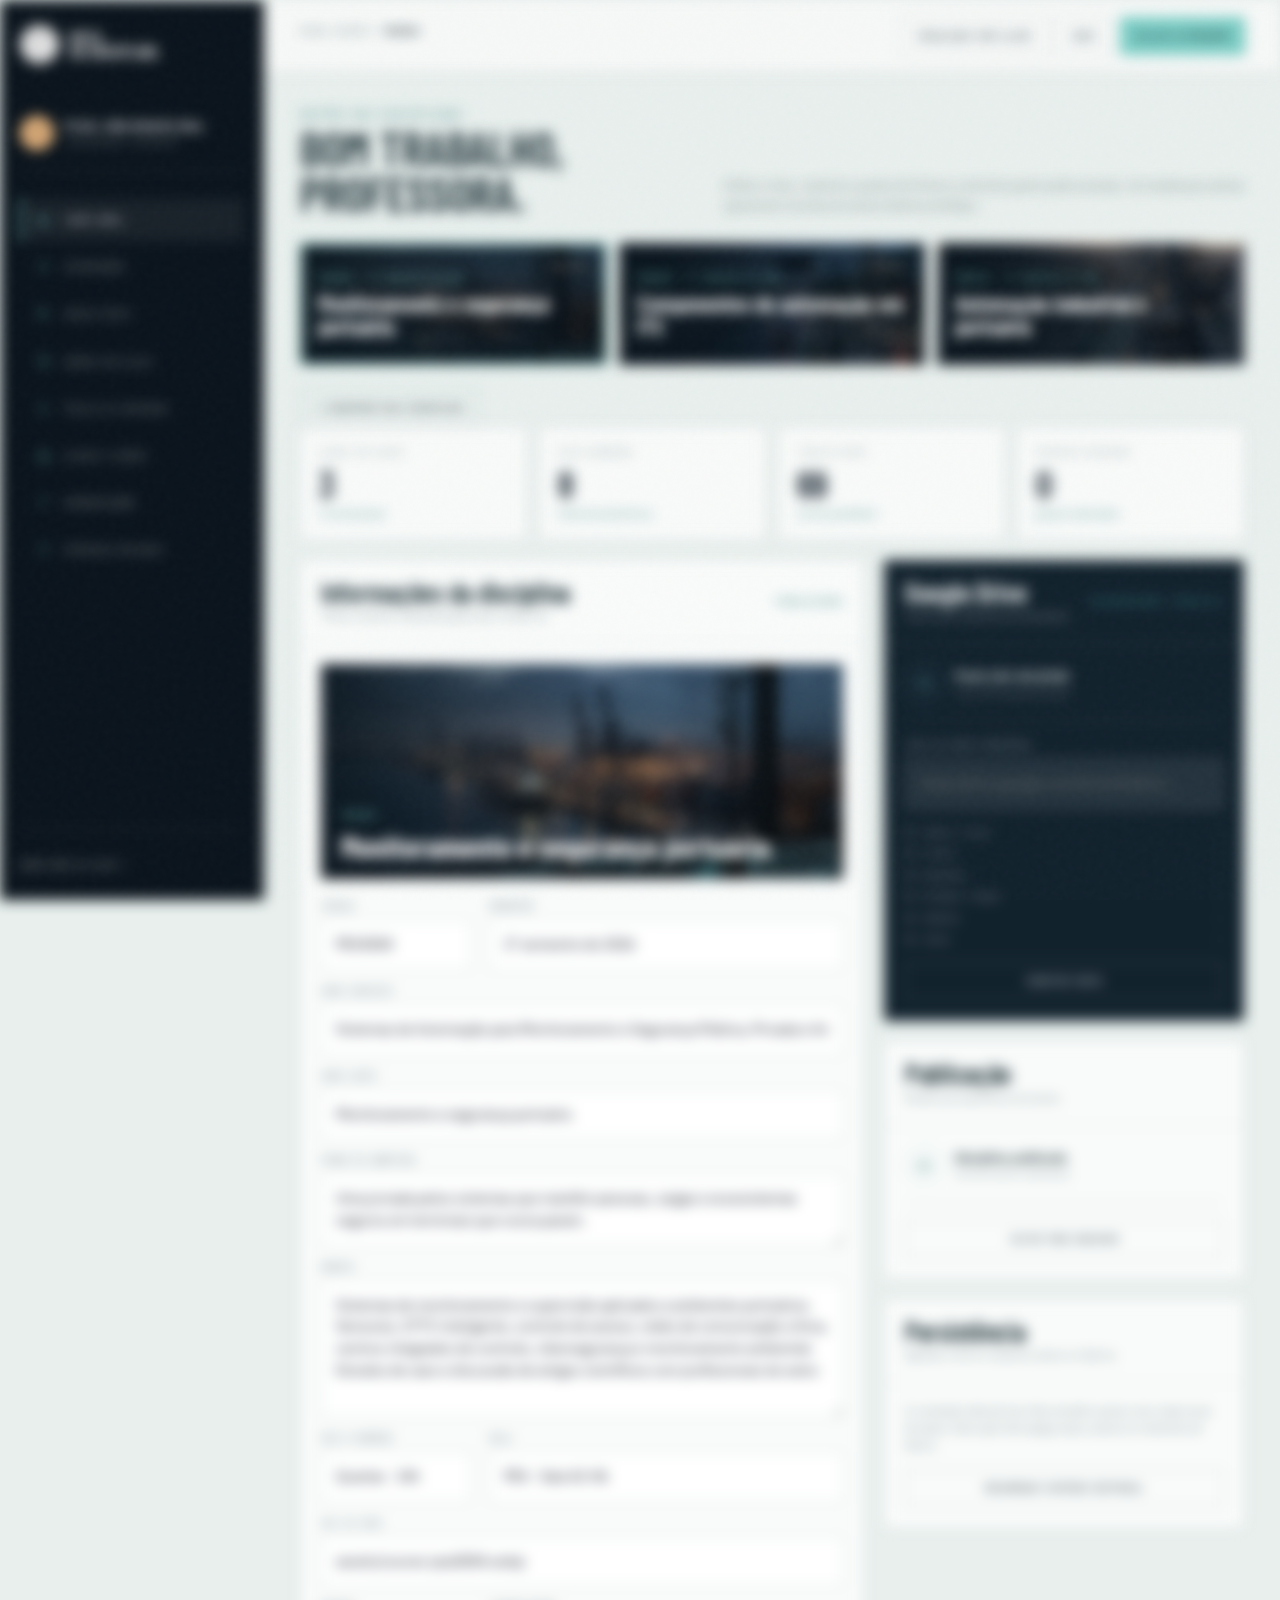
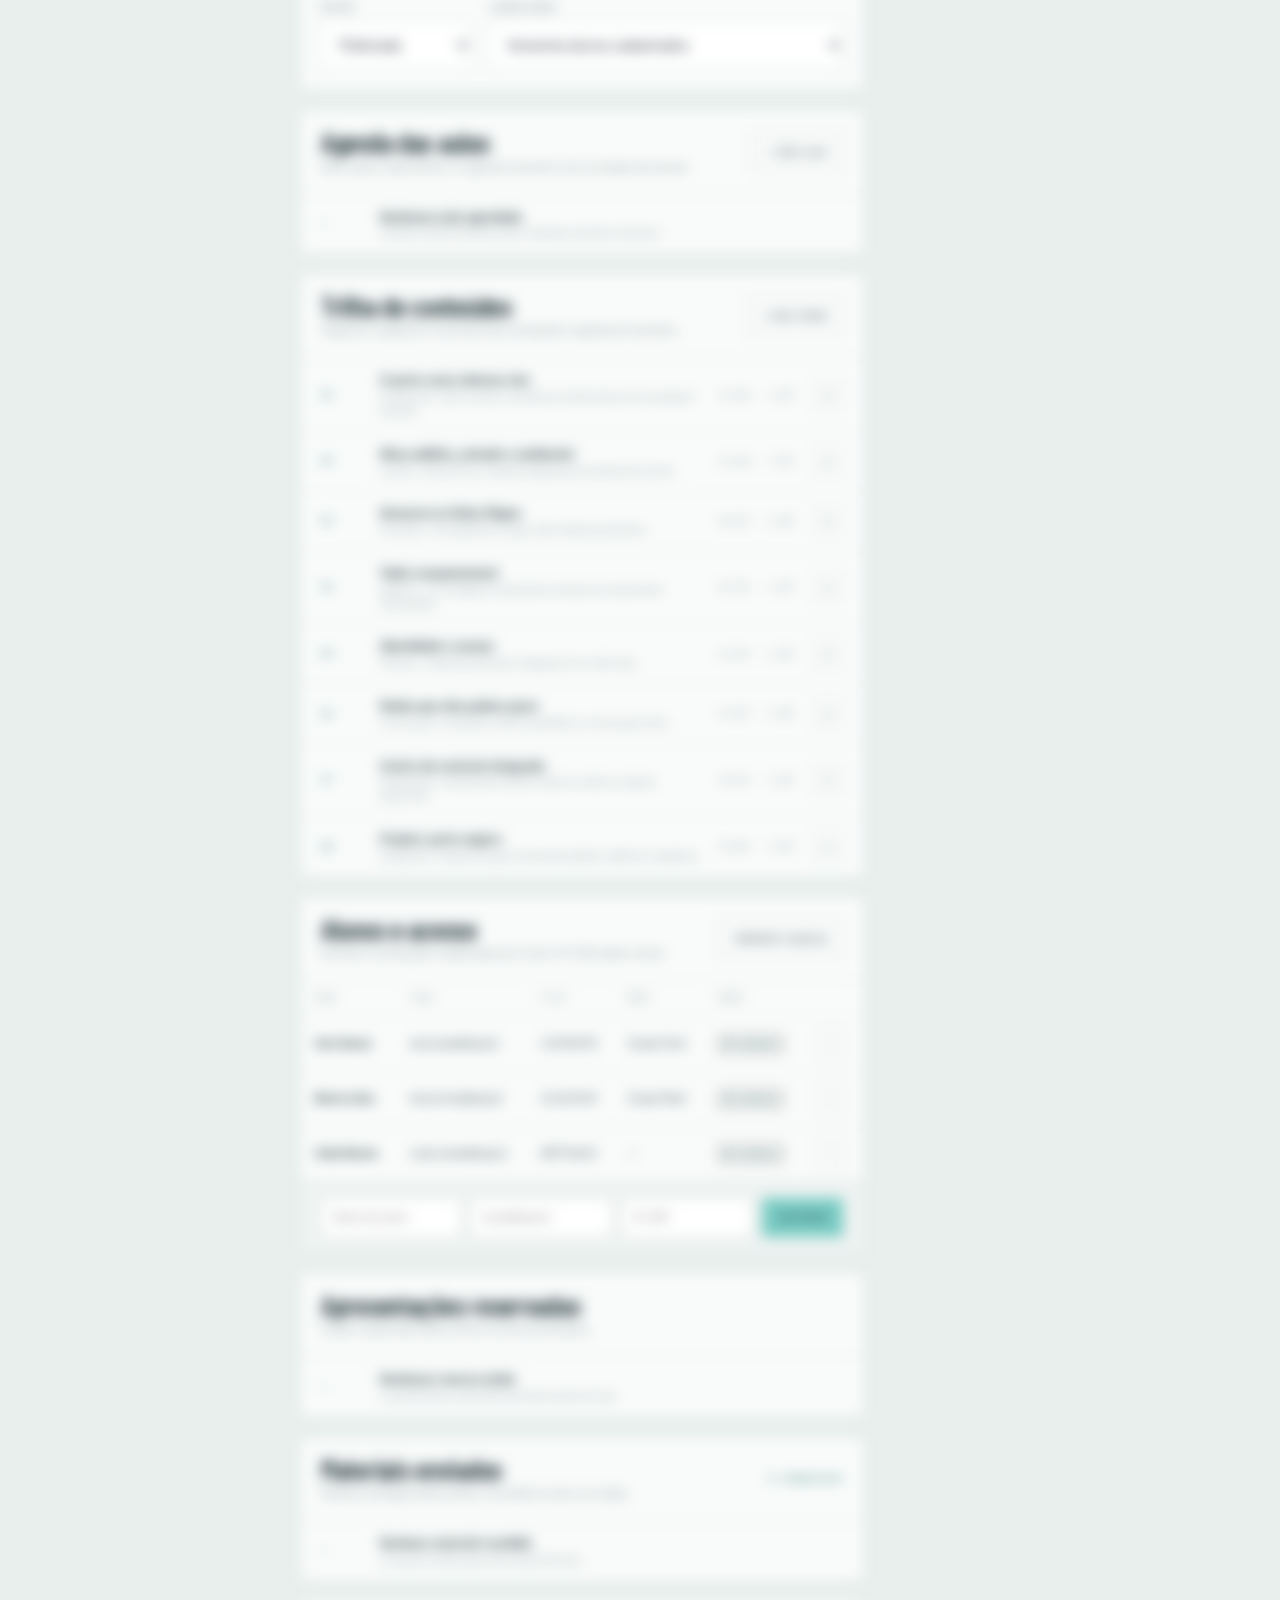
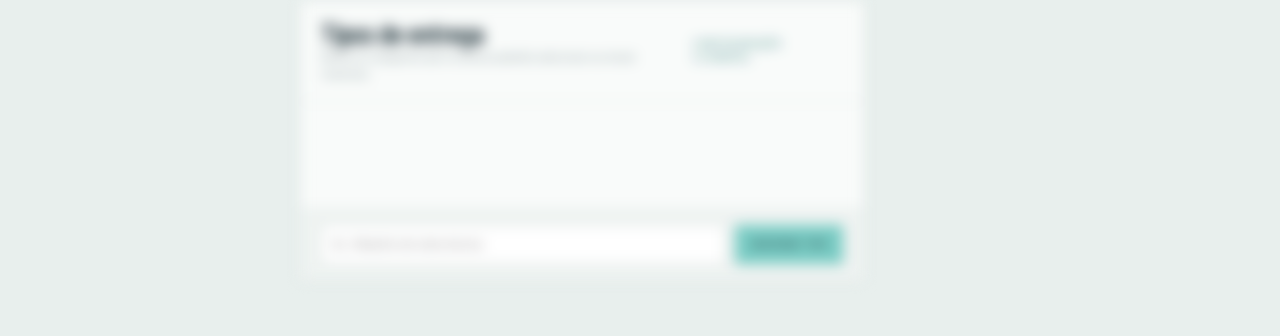
==== commit 4ef8daa9: "feat: adiciona acesso por token e automacao docente" ====
--- a/admin.html
+++ b/admin.html
@@ -11,7 +11,7 @@
   <link href="https://fonts.googleapis.com/css2?family=Barlow+Condensed:wght@500;600;700&family=IBM+Plex+Mono:wght@400;500&family=IBM+Plex+Sans:wght@400;500;600&display=swap" rel="stylesheet">
   <link rel="stylesheet" href="styles.css">
 </head>
-<body class="admin-page">
+<body class="admin-page admin-locked">
   <a class="skip-link" href="#adminContent">Pular para o conteúdo</a>
   <div class="page-noise" aria-hidden="true"></div>
 
@@ -43,6 +43,7 @@
         <p class="admin-breadcrumb">Painel docente / <strong id="breadcrumbCode">PEA5004</strong></p>
         <div class="admin-top-actions">
           <button class="admin-button" id="previewButton">Visualizar como aluno</button>
+          <button class="admin-button" id="adminLogoutButton">Sair</button>
           <button class="admin-button primary" id="saveButton">Salvar alterações</button>
         </div>
       </header>
@@ -124,6 +125,15 @@
               <header class="panel-heading"><div><h2>Materiais enviados</h2><p>Arquivos entregues pelos alunos, vinculados à aula e ao artigo.</p></div><span class="eyebrow" id="uploadCountLabel">0 arquivos</span></header>
               <div class="admin-list" id="uploadAdminList"></div>
             </section>
+
+            <section class="admin-panel" id="tipos-entrega">
+              <header class="panel-heading"><div><h2>Tipos de entrega</h2><p>Defina as categorias que os alunos poderão selecionar ao enviar materiais.</p></div><span class="eyebrow">Configuração clonável</span></header>
+              <div class="deliverable-type-list" id="deliverableTypeList"></div>
+              <form class="deliverable-type-form" id="deliverableTypeForm">
+                <input name="name" aria-label="Nome do tipo de entrega" placeholder="Ex.: Relatório de visita técnica" required maxlength="80">
+                <button class="admin-button primary" type="submit">Adicionar tipo</button>
+              </form>
+            </section>
           </div>
 
           <aside>
@@ -183,6 +193,14 @@
       <h2>Criar uma nova rota</h2>
       <div class="form-columns"><label>Código<input name="code" placeholder="PEA0000" required maxlength="12"></label><label>Semestre<input name="semester" placeholder="1º semestre de 2027" required></label></div>
       <label>Nome da disciplina<input name="title" required></label>
+      <div class="clone-course-box">
+        <span class="eyebrow">Automação inicial</span>
+        <p>Use uma disciplina existente como matriz. Agenda, temas, especialistas e artigos serão copiados; alunos, avaliações, arquivos, links do Meet e tokens começam vazios.</p>
+        <div class="form-columns">
+          <label>Clonar estrutura de<select name="template_code" id="templateCourseSelect"><option value="">Começar em branco</option></select></label>
+          <label>Data da primeira aula<input name="first_class_date" id="firstClassDate" type="date"></label>
+        </div>
+      </div>
       <label>Link da pasta no Drive<input name="driveUrl" type="url" placeholder="https://drive.google.com/drive/folders/..."></label>
       <div class="dialog-actions"><button class="text-button" type="button" data-close="newCourseDialog">Cancelar</button><button class="primary-button" type="submit">Criar disciplina</button></div>
     </form>
@@ -199,6 +217,11 @@
         <label>Título da aula<input name="title" required></label>
         <label>Tema do dia<input name="theme" placeholder="Ex.: Panorama de riscos integrados"></label>
         <label>Local<input name="location" placeholder="PEA · Sala A2-06"></label>
+        <label class="meeting-admin-field">
+          Link do Google Meet
+          <input name="meet_url" type="url" inputmode="url" placeholder="https://meet.google.com/abc-defg-hij">
+          <small>O endereço só será revelado aos alunos cadastrados depois do login.</small>
+        </label>
         <div class="class-moment-label"><span>1º momento</span><strong>Profissional convidado</strong></div>
         <div class="form-columns"><label>Nome do especialista<input name="specialist_name"></label><label>Cargo / instituição<input name="specialist_role"></label></div>
         <label>Temática da apresentação<textarea name="specialist_topic" rows="2"></textarea></label>
@@ -220,6 +243,21 @@
     </div>
   </dialog>
 
+  <dialog class="app-dialog access-dialog" id="adminLoginDialog">
+    <form class="dialog-card access-card" id="adminLoginForm">
+      <button class="dialog-close" type="button" data-close="adminLoginDialog" aria-label="Fechar">×</button>
+      <div class="credential-head"><span class="credential-pulse" aria-hidden="true"></span><span>Painel docente · PEA/EPUSP</span><small>Token 12h</small></div>
+      <span class="eyebrow">Acesso da professora</span>
+      <h2>Assuma o controle.</h2>
+      <p>Entre para gerenciar disciplinas, alunos, aulas, avaliações e materiais. O navegador não exibirá mais a janela nativa de autenticação.</p>
+      <label>Usuário<input name="username" autocomplete="username" value="professora" required></label>
+      <label>Senha<input name="password" type="password" autocomplete="current-password" required></label>
+      <div class="token-contract"><span><small>Validade</small><strong>12 horas</strong></span><span><small>Área</small><strong>Painel docente</strong></span><span><small>Proteção</small><strong>Token administrativo</strong></span></div>
+      <p class="form-error" id="adminLoginError" role="alert"></p>
+      <button class="primary-button access-submit" type="submit"><span>Entrar no painel</span><b aria-hidden="true">→</b></button>
+    </form>
+  </dialog>
+
   <div class="toast" id="toast" role="status" aria-live="polite"></div>
 
   <script src="data.js"></script>
--- a/styles.css
+++ b/styles.css
@@ -551,9 +551,38 @@
 .next-article small { display: block; margin-top: 5px; color: rgba(255,255,255,.5); font-size: 9px; }
 .presenter-line { color: var(--amber) !important; }
 .next-article-empty { padding: 20px 0; color: rgba(255,255,255,.46); font-size: 12px; }
-.call-actions { display: flex; align-items: center; justify-content: space-between; gap: 24px; padding-top: 25px; }
-.call-actions > p { display: flex; align-items: center; gap: 8px; margin: 0; color: rgba(255,255,255,.46); font-family: var(--mono); font-size: 8px; text-transform: uppercase; }
-.call-actions > p strong { color: var(--white); font-weight: 500; }
+.call-actions { display: flex; align-items: flex-end; justify-content: space-between; gap: 24px; padding-top: 25px; }
+.class-access-stack { display: grid; gap: 13px; min-width: min(100%, 420px); }
+.class-access-stack > p { display: flex; align-items: center; gap: 8px; margin: 0; color: rgba(255,255,255,.46); font-family: var(--mono); font-size: 8px; text-transform: uppercase; }
+.class-access-stack > p strong { color: var(--white); font-weight: 500; }
+.meeting-gate { min-height: 61px; }
+.meeting-locked, .meeting-link {
+  width: min(100%, 420px);
+  min-height: 61px;
+  display: grid;
+  grid-template-columns: 34px minmax(0, 1fr) auto;
+  align-items: center;
+  gap: 12px;
+  padding: 11px 14px;
+  color: var(--white);
+  background: rgba(3,15,25,.4);
+  border: 1px solid rgba(86,214,202,.28);
+  text-align: left;
+  text-decoration: none;
+  backdrop-filter: blur(8px);
+  transition: border-color .25s ease, background .25s ease, transform .25s ease;
+}
+.meeting-locked[hidden], .meeting-link[hidden] { display: none; }
+.meeting-locked:hover, .meeting-link:hover { background: rgba(86,214,202,.1); border-color: var(--teal); transform: translateY(-2px); }
+.meeting-locked > span:first-child, .meeting-camera { width: 32px; height: 32px; display: grid; place-items: center; color: var(--teal); border: 1px solid rgba(86,214,202,.28); border-radius: 50%; font-size: 19px; }
+.meeting-locked strong, .meeting-locked small, .meeting-link strong, .meeting-link small { display: block; }
+.meeting-locked strong, .meeting-link strong { font-family: var(--mono); font-size: 9px; font-weight: 500; letter-spacing: .05em; text-transform: uppercase; }
+.meeting-locked small, .meeting-link small { margin-top: 3px; color: rgba(255,255,255,.47); font-size: 9px; }
+.meeting-locked.not-published { border-color: rgba(255,255,255,.13); }
+.meeting-camera { position: relative; border-radius: 4px; }
+.meeting-camera::before { content: ''; width: 13px; height: 10px; border: 1px solid currentColor; }
+.meeting-camera::after { content: ''; position: absolute; right: 5px; width: 5px; height: 7px; border: 1px solid currentColor; clip-path: polygon(0 25%, 100% 0, 100% 100%, 0 75%); }
+.meeting-link b { color: var(--amber); font-family: var(--mono); font-size: 16px; font-weight: 400; }
 .next-class-empty { margin-top: 45px; padding: 45px; color: var(--white); background: var(--ink-2); }
 .next-class-empty h3 { margin: 8px 0 12px; font-size: 42px; }.next-class-empty p { margin: 0; color: rgba(255,255,255,.55); }
 .upload-note { color: #718a90 !important; font-family: var(--mono); font-size: 9px !important; text-transform: uppercase; }
@@ -691,12 +720,23 @@
   border: 0;
   box-shadow: 0 40px 120px rgba(0,0,0,.45);
 }
-.presentation-dialog, .upload-dialog { width: min(720px, calc(100vw - 30px)); }
+.presentation-dialog, .upload-dialog, .access-dialog { width: min(720px, calc(100vw - 30px)); }
 .app-dialog::backdrop { background: rgba(3,14,23,.74); backdrop-filter: blur(8px); }
 .dialog-card { position: relative; width: 100%; min-width: 0; display: grid; gap: 16px; padding: 38px; }
 .dialog-card.wide { width: 100%; }
 .dialog-card > * { min-width: 0; }
 .dialog-card h2 { max-width: 100%; margin: 0; padding-right: 54px; overflow-wrap: anywhere; font-size: 48px; }.dialog-card > p { margin: 0; color: #607a81; font-size: 14px; }.dialog-close { position: absolute; top: 18px; right: 18px; color: var(--ink); border-color: var(--line); }
+.access-card { gap: 17px; padding: 42px; border-top: 4px solid var(--teal); background-image: linear-gradient(90deg, transparent 0 31px, rgba(24,141,135,.11) 31px 32px, transparent 32px); }
+.access-card::after { content: 'PEA · USP / CREDENCIAL TEMPORÁRIA'; position: absolute; right: -93px; bottom: 122px; color: rgba(13,59,72,.17); font-family: var(--mono); font-size: 8px; letter-spacing: .14em; transform: rotate(-90deg); }
+.credential-head { display: grid; grid-template-columns: auto 1fr auto; align-items: center; gap: 9px; padding: 9px 12px; color: #4d6d75; background: #deebe8; border: 1px solid rgba(24,141,135,.15); font-family: var(--mono); font-size: 8px; letter-spacing: .08em; text-transform: uppercase; }
+.credential-head b { color: var(--ink-2); font-weight: 500; }.credential-head small { color: var(--teal-deep); font-size: 8px; }.credential-pulse { width: 6px; height: 6px; border-radius: 50%; background: var(--teal-deep); box-shadow: 0 0 0 5px rgba(24,141,135,.1); }
+.access-identity-field input { min-height: 58px; padding-left: 17px; font-size: 17px; border-left: 3px solid var(--teal-deep); }
+.token-contract { display: grid; grid-template-columns: repeat(3, 1fr); border: 1px solid var(--line); }
+.token-contract span { min-width: 0; padding: 11px 12px; border-left: 1px solid var(--line); }.token-contract span:first-child { border-left: 0; }
+.token-contract small, .token-contract strong { display: block; }.token-contract small { color: #7b9297; font-family: var(--mono); font-size: 7px; text-transform: uppercase; }.token-contract strong { margin-top: 3px; color: var(--ink-2); font-size: 10px; font-weight: 500; overflow-wrap: anywhere; }
+.access-submit { width: 100%; grid-template-columns: 1fr auto; justify-content: stretch; text-align: left; }.access-submit b { font-size: 18px; font-weight: 400; }.access-submit:disabled { cursor: wait; opacity: .7; }.access-submit.is-loading span { animation: access-blink 1s ease-in-out infinite; }
+@keyframes access-blink { 50% { opacity: .38; } }
+.clone-course-box { display: grid; gap: 12px; padding: 17px; background: #e1ece9; border-left: 3px solid var(--teal-deep); }.clone-course-box > p { margin: 0; color: #607a81; font-size: 11px; }.clone-course-box .eyebrow { color: var(--teal-deep); }
 .dialog-card label, .admin-field { display: grid; gap: 7px; color: #527079; font-family: var(--mono); font-size: 9px; letter-spacing: .06em; text-transform: uppercase; }
 .dialog-card input, .dialog-card textarea, .dialog-card select, .admin-field input, .admin-field textarea, .admin-field select {
   width: 100%;
@@ -717,6 +757,7 @@
 
 /* Admin shell */
 .admin-page { min-height: 100vh; overflow-x: hidden; color: #15343f; background: #e8efed; }
+.admin-locked .admin-shell { filter: blur(7px) saturate(.65); pointer-events: none; user-select: none; }
 .admin-shell { min-height: 100vh; display: grid; grid-template-columns: 264px 1fr; }
 .admin-sidebar { position: sticky; top: 0; height: 100vh; display: flex; flex-direction: column; padding: 25px 20px; color: var(--white); background: var(--ink); }
 .admin-sidebar .wordmark { margin-bottom: 38px; }.admin-sidebar .epusp-seal { width: 39px; height: 39px; flex-basis: 39px; }
@@ -747,10 +788,13 @@
 .class-date-chip strong { font-family: var(--display); font-size: 27px; line-height: .8; }.class-date-chip small { margin-top: 4px; color: #668187; font-size: 7px; text-transform: uppercase; }
 .class-date-chip.next { background: var(--amber); }.class-date-chip.past { opacity: .58; }
 .class-specialist-summary { padding-left: 14px; border-left: 1px solid var(--line); }.class-specialist-summary span { display: block; color: var(--teal-deep); font-family: var(--mono); font-size: 7px; text-transform: uppercase; }.class-specialist-summary strong { display: block; margin-top: 3px; font-size: 11px; }.class-specialist-summary small { display: block; color: #799095; font-size: 8px; }
+.meet-admin-pill { display: inline-flex; align-items: center; gap: 5px; margin-top: 7px; padding: 3px 6px; color: #829397; background: #e4ecea; font-family: var(--mono); font-size: 7px; text-transform: uppercase; }.meet-admin-pill::before { content: ''; width: 5px; height: 5px; border-radius: 50%; background: currentColor; }.meet-admin-pill.ready { color: #0c716c; background: rgba(86,214,202,.18); }
+.meeting-admin-field small { color: #71898f; font-family: var(--body); font-size: 9px; letter-spacing: 0; text-transform: none; }
 .class-row-actions { display: flex; gap: 6px; }.class-row-actions .row-action { width: auto; min-width: 32px; padding: 0 8px; font-family: var(--mono); font-size: 8px; text-transform: uppercase; }
 .class-dialog { width: min(820px, calc(100vw - 30px)); }.class-dialog .dialog-card { max-height: 88vh; overflow-y: auto; }.class-form-grid, .article-form { display: grid; gap: 14px; }.class-moment-label { display: flex; align-items: center; gap: 12px; margin-top: 5px; padding: 11px 13px; background: var(--ink-2); color: var(--white); }.class-moment-label span { color: var(--amber); font-family: var(--mono); font-size: 8px; text-transform: uppercase; }.class-moment-label strong { font-family: var(--display); font-size: 19px; font-weight: 500; }
 .article-manager { margin-top: 8px; padding-top: 22px; border-top: 1px solid var(--line); }.article-manager header > p { margin: 10px 0 0; color: #71898f; font-size: 11px; }.managed-article-list { display: grid; gap: 8px; margin: 16px 0; }.managed-article { display: grid; grid-template-columns: 42px 1fr auto; gap: 12px; align-items: start; padding: 13px; background: #e8f0ee; }.managed-article > span { color: var(--teal-deep); font-family: var(--mono); font-size: 9px; }.managed-article strong { display: block; font-size: 11px; line-height: 1.35; }.managed-article small { display: block; margin-top: 4px; color: #6f868b; font-size: 8px; }.article-form { padding: 17px; background: #f0f5f4; border: 1px solid var(--line); }.presenter-fieldset { margin: 0; padding: 13px; border: 1px solid var(--line); }.presenter-fieldset legend { padding: 0 7px; color: #55747a; font-family: var(--mono); font-size: 8px; text-transform: uppercase; }.presenter-checks { display: grid; grid-template-columns: repeat(2, 1fr); gap: 8px; }.presenter-checks label { display: flex; align-items: center; gap: 7px; color: #345963; font-size: 10px; }.presenter-checks input { width: 14px; height: 14px; accent-color: var(--teal-deep); }
 .upload-admin-row { grid-template-columns: 42px minmax(0, 1fr) minmax(160px, .55fr) auto; }.file-badge { width: 34px; height: 40px; display: grid; place-items: center; background: #dce8e5; color: var(--teal-deep); font-family: var(--mono); font-size: 7px; text-transform: uppercase; clip-path: polygon(0 0, 72% 0, 100% 25%, 100% 100%, 0 100%); }.upload-context { color: #6e858a; font-size: 9px; }.upload-context strong { color: var(--ink-2); font-size: 9px; }.file-size { color: #789095; font-family: var(--mono); font-size: 8px; }.upload-file-actions { display: grid; justify-items: end; gap: 7px; }.upload-file-actions .row-action { text-decoration: none; }
+.deliverable-type-list { display: flex; flex-wrap: wrap; gap: 9px; padding: 18px 20px; }.deliverable-type-chip { display: inline-grid; grid-template-columns: auto 24px; align-items: center; gap: 8px; padding: 7px 7px 7px 11px; color: #24515a; background: #deebe8; border: 1px solid rgba(24,141,135,.15); font-family: var(--mono); font-size: 8px; text-transform: uppercase; }.deliverable-type-chip button { width: 24px; height: 24px; color: #738b90; background: rgba(255,255,255,.55); border: 0; }.deliverable-type-form { display: grid; grid-template-columns: 1fr auto; gap: 10px; padding: 15px 20px; background: #edf3f1; border-top: 1px solid rgba(20,62,74,.1); }.deliverable-type-form input { min-width: 0; padding: 10px 11px; border: 1px solid rgba(20,62,74,.18); font-size: 11px; }
 
 /* Responsive */
 @media (max-width: 1100px) {
@@ -772,14 +816,14 @@
   .course-switcher { min-height: 100svh; padding: 26px 15px; overflow-y: auto; }.switcher-grid { grid-template-columns: 1fr; }.course-option { min-height: 190px; }
   .cinematic-hero { min-height: 920px; align-items: flex-start; }.hero-content { grid-template-columns: 1fr; gap: 35px; padding-top: 125px; }.hero-copy h1 { font-size: clamp(48px, 13.5vw, 66px); }.hero-copy p { font-size: 15px; }.signal-panel { min-height: auto; }.signal-radar { display: none; }.signal-panel dl { margin-top: 22px; }.hero-foot { bottom: 18px; }.coordinates { display: none; }.hero-shade { background: linear-gradient(180deg, rgba(4,15,26,.85), rgba(4,15,26,.55) 52%, rgba(4,15,26,.94)); }
   .manifest-layout, .section-heading, .briefing-layout, .presentation-layout { grid-template-columns: 1fr; gap: 23px; }.section-index { writing-mode: horizontal-tb; transform: none; }.section-index i { width: 40px; height: 1px; }.manifest-body, .trail-legend, .sync-stamp, .presentation-copy, .tip-reel { grid-column: 1; }.manifest-body > p { font-size: 16px; }.course-facts { grid-template-columns: repeat(3, 1fr); }.course-facts dd { font-size: 23px; }
-  .next-class-heading { grid-template-columns: 1fr; gap: 22px; }.next-class-rule { grid-column: 1; }.class-call-sheet { grid-template-columns: 1fr; }.class-date-block { min-height: auto; flex-direction: row; justify-content: flex-start; gap: 10px; padding: 17px 20px; text-align: left; }.class-date-block strong { order: -1; margin: 0; font-size: 45px; }.class-date-block i { width: 1px; height: 28px; margin: 0 5px; }.class-date-block small { margin-left: auto; font-size: 14px; }.class-call-main { padding: 22px; }.call-title { display: grid; }.call-title > p { text-align: left; }.two-act-grid { grid-template-columns: 1fr; }.class-act { min-height: auto; padding: 25px 0; }.class-act + .class-act { padding-left: 0; border-top: 1px solid rgba(255,255,255,.15); border-left: 0; }.call-actions { align-items: stretch; flex-direction: column; }.call-actions .primary-button { width: 100%; }
+  .next-class-heading { grid-template-columns: 1fr; gap: 22px; }.next-class-rule { grid-column: 1; }.class-call-sheet { grid-template-columns: 1fr; }.class-date-block { min-height: auto; flex-direction: row; justify-content: flex-start; gap: 10px; padding: 17px 20px; text-align: left; }.class-date-block strong { order: -1; margin: 0; font-size: 45px; }.class-date-block i { width: 1px; height: 28px; margin: 0 5px; }.class-date-block small { margin-left: auto; font-size: 14px; }.class-call-main { padding: 22px; }.call-title { display: grid; }.call-title > p { text-align: left; }.two-act-grid { grid-template-columns: 1fr; }.class-act { min-height: auto; padding: 25px 0; }.class-act + .class-act { padding-left: 0; border-top: 1px solid rgba(255,255,255,.15); border-left: 0; }.call-actions { align-items: stretch; flex-direction: column; }.class-access-stack, .meeting-locked, .meeting-link { width: 100%; }.call-actions .primary-button { width: 100%; }
   h2 { font-size: clamp(48px, 15vw, 68px); }.trail-legend { flex-wrap: wrap; }.module-grid { grid-template-columns: 84vw 84vw 84vw 84vw 84vw 84vw 84vw 84vw; margin-right: -15px; }.module-card { min-height: 260px; }
   .briefing-panel { padding: 28px 22px; }.objective-list { grid-template-columns: 1fr; }.professor-line { display: grid; }.materials-layout { margin-top: 34px; }.folder-row { grid-template-columns: 30px 1fr auto; }.reading-desk { padding: 22px; }
   .presentation-orbit { width: 100vw; right: -50vw; }.footer-grid { grid-template-columns: 1fr; gap: 30px; }.footer-meta { grid-column: 1; }
-  .app-dialog { max-height: calc(100dvh - 20px); }.form-columns { grid-template-columns: 1fr; }.dialog-card { padding: 30px 20px 24px; }.dialog-card h2 { padding-right: 46px; font-size: 39px; }.dialog-actions { gap: 15px; }.toast { right: 15px; bottom: 15px; left: 15px; }
+  .app-dialog { max-height: calc(100dvh - 20px); }.form-columns { grid-template-columns: 1fr; }.dialog-card { padding: 30px 20px 24px; }.access-card { padding: 30px 20px 24px; background-image: none; }.access-card::after { display: none; }.credential-head { grid-template-columns: auto 1fr; }.credential-head small { grid-column: 2; }.token-contract { grid-template-columns: 1fr; }.token-contract span { border-top: 1px solid var(--line); border-left: 0; }.token-contract span:first-child { border-top: 0; }.dialog-card h2 { padding-right: 46px; font-size: 39px; }.dialog-actions { gap: 15px; }.toast { right: 15px; bottom: 15px; left: 15px; }
 
   .admin-shell { display: block; }.admin-sidebar { position: static; width: 100%; height: auto; display: grid; grid-template-columns: 1fr auto; align-items: center; padding: 13px 15px; }.admin-sidebar .wordmark { margin: 0; }.admin-profile, .admin-nav, .sidebar-foot { display: none; }.admin-topbar { height: 60px; padding: 0 15px; }.admin-top-actions .admin-button:first-child { display: none; }.admin-content { width: 100%; padding: 22px 15px; }.admin-welcome { display: grid; gap: 12px; }.admin-welcome h1 { font-size: 38px; }.course-tabs { grid-template-columns: 1fr; }.metric-grid { grid-template-columns: 1fr 1fr; }.admin-grid { grid-template-columns: 1fr; }.editor-grid { grid-template-columns: 1fr; }.editor-grid .full { grid-column: 1; }.admin-list-row { grid-template-columns: 34px 1fr auto; }.row-meta { display: none; }.inline-form { grid-template-columns: 1fr; }.student-table { display: block; overflow-x: auto; white-space: nowrap; }
-  .class-admin-row { grid-template-columns: 62px 1fr auto; }.class-specialist-summary { grid-column: 2; border-left: 0; padding-left: 0; }.class-row-actions { grid-column: 3; grid-row: 1 / 3; flex-direction: column; }.presenter-checks { grid-template-columns: 1fr; }.upload-admin-row { grid-template-columns: 36px 1fr; }.upload-context, .upload-file-actions { grid-column: 2; }.upload-file-actions { justify-items: start; grid-auto-flow: column; justify-content: start; align-items: center; }
+  .class-admin-row { grid-template-columns: 62px 1fr auto; }.class-specialist-summary { grid-column: 2; border-left: 0; padding-left: 0; }.class-row-actions { grid-column: 3; grid-row: 1 / 3; flex-direction: column; }.presenter-checks { grid-template-columns: 1fr; }.upload-admin-row { grid-template-columns: 36px 1fr; }.upload-context, .upload-file-actions { grid-column: 2; }.upload-file-actions { justify-items: start; grid-auto-flow: column; justify-content: start; align-items: center; }.deliverable-type-form { grid-template-columns: 1fr; }
 }
 
 @media (prefers-reduced-motion: reduce) {
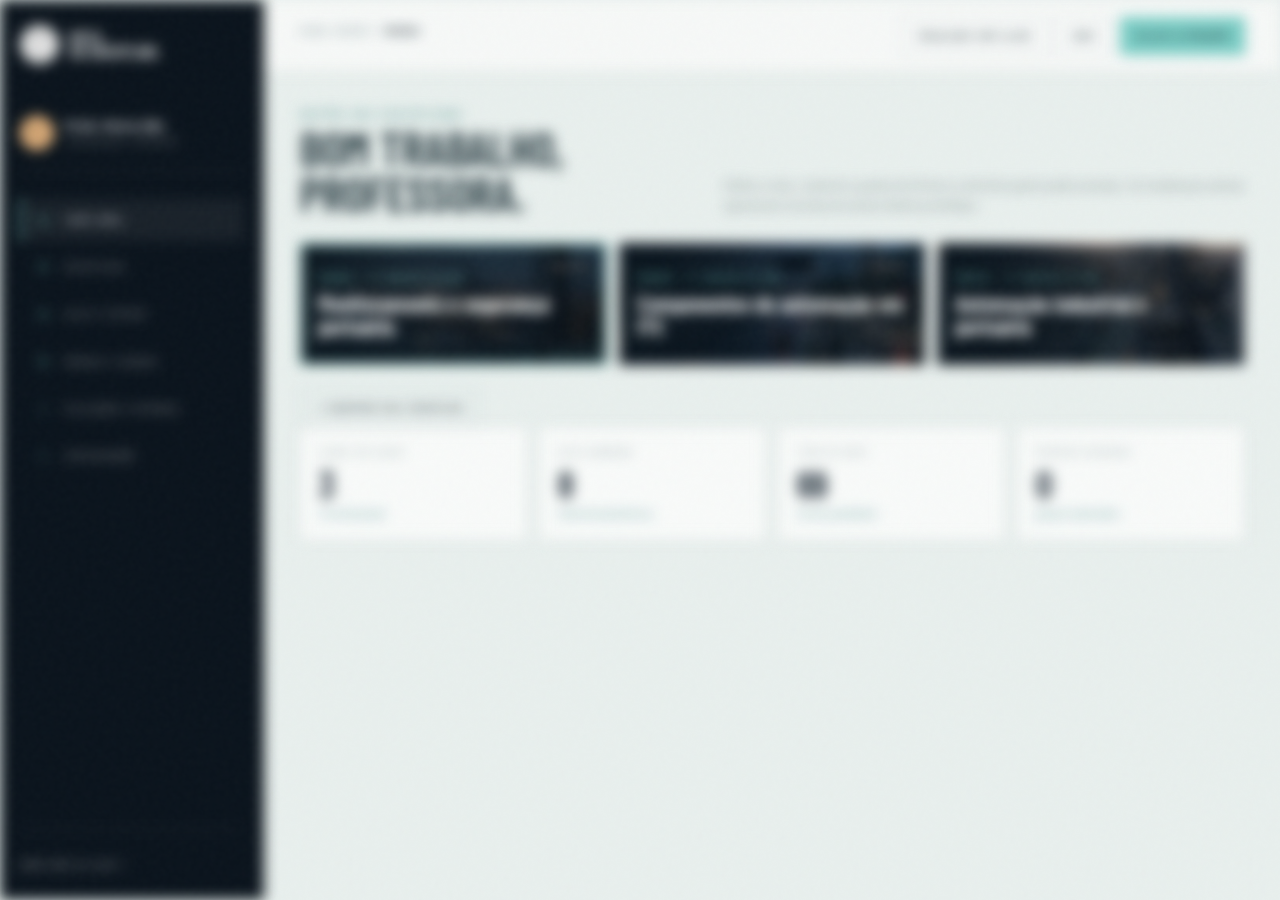
==== commit 19f73457: "feat: completa painel academico e avaliacao por conceitos" ====
--- a/admin.html
+++ b/admin.html
@@ -22,18 +22,16 @@
         <span>Rota<br>da disciplina</span>
       </a>
       <div class="admin-profile">
-        <span class="admin-avatar">LR</span>
-        <div><strong>Profa. Lídia Rebello Dias</strong><small>Administradora · PEA/EPUSP</small></div>
+        <span class="admin-avatar" id="teacherInitials">ML</span>
+        <div><strong id="teacherName">Profa. Maria Lídia</strong><small>Administradora · PEA/EPUSP</small></div>
       </div>
       <nav class="admin-nav" aria-label="Seções do painel">
-        <a class="active" href="#visao"><span aria-hidden="true">◈</span>Visão geral</a>
-        <a href="#informacoes"><span aria-hidden="true">≡</span>Informações</a>
-        <a href="#drive"><span aria-hidden="true">↻</span>Google Drive</a>
-        <a href="#agenda"><span aria-hidden="true">◷</span>Agenda das aulas</a>
-        <a href="#etapas"><span aria-hidden="true">∿</span>Trilha de conteúdos</a>
-        <a href="#alunos"><span aria-hidden="true">◎</span>Alunos e acesso</a>
-        <a href="#entregas"><span aria-hidden="true">↗</span>Apresentações</a>
-        <a href="#materiais-enviados"><span aria-hidden="true">⇧</span>Materiais enviados</a>
+        <a class="active" href="#visao" data-admin-route="visao"><span aria-hidden="true">◈</span>Visão geral</a>
+        <a href="#disciplinas" data-admin-route="disciplinas"><span aria-hidden="true">≡</span>Disciplinas</a>
+        <a href="#aulas" data-admin-route="aulas"><span aria-hidden="true">◷</span>Aulas e artigos</a>
+        <a href="#pessoas" data-admin-route="pessoas"><span aria-hidden="true">◎</span>Pessoas e acessos</a>
+        <a href="#conteudo" data-admin-route="conteudo"><span aria-hidden="true">⇧</span>Avaliações e entregas</a>
+        <a href="#configuracoes" data-admin-route="configuracoes"><span aria-hidden="true">⌁</span>Configurações</a>
       </nav>
       <div class="sidebar-foot"><a href="index.html" id="studentViewLink">Abrir área do aluno ↗</a></div>
     </aside>
@@ -49,17 +47,17 @@
       </header>
 
       <div class="admin-content">
-        <section class="admin-welcome" id="visao">
+        <section class="admin-welcome" id="visao" data-admin-view="visao">
           <div><span class="eyebrow">Gestão das disciplinas</span><h1>Bom trabalho, professora.</h1></div>
           <p>Edite a rota, conecte a pasta do Drive e controle quem pode acessar. As mudanças salvas aparecem na área do aluno deste protótipo.</p>
         </section>
 
-        <section aria-label="Disciplinas cadastradas">
+        <section aria-label="Disciplinas cadastradas" data-admin-view="visao disciplinas aulas pessoas conteudo configuracoes">
           <div class="course-tabs" id="courseTabs"></div>
           <button class="admin-button" id="newCourseButton">+ Cadastrar nova disciplina</button>
         </section>
 
-        <section class="metric-grid" id="metricGrid" aria-label="Indicadores da disciplina">
+        <section class="metric-grid" id="metricGrid" aria-label="Indicadores da disciplina" data-admin-view="visao">
           <article class="metric"><small>Alunos com acesso</small><strong id="studentMetric">0</strong><span id="studentMetricDetail">lista atual</span></article>
           <article class="metric"><small>Aulas agendadas</small><strong id="moduleMetric">0</strong><span id="moduleMetricDetail">próxima aula</span></article>
           <article class="metric"><small>Itens no Drive</small><strong id="driveMetric">0</strong><span id="driveMetricDetail">sincronizados</span></article>
@@ -68,11 +66,16 @@
 
         <div class="admin-grid">
           <div>
-            <section class="admin-panel" id="informacoes">
-              <header class="panel-heading"><div><h2>Informações da disciplina</h2><p>Título, ementa e apresentação que o aluno vê.</p></div><span class="eyebrow" id="courseStatusLabel">Publicada</span></header>
+            <section class="admin-panel" id="informacoes" data-admin-view="disciplinas">
+              <header class="panel-heading"><div><h2>Informações da disciplina</h2><p>Título, ementa e apresentação que o aluno vê.</p></div><div class="panel-heading-actions"><button class="admin-button ai-button" id="aiCourseButton" type="button">✦ Preencher com IA</button><span class="eyebrow" id="courseStatusLabel">Publicada</span></div></header>
               <div class="panel-body">
                 <div class="course-cover-editor" id="courseCoverEditor">
                   <div class="cover-editor-copy"><small id="coverCode">PEA5004</small><strong id="coverTitle">Monitoramento e segurança portuária</strong></div>
+                </div>
+                <div class="cover-source-row">
+                  <label class="admin-field">Enviar nova capa<input id="coverFileInput" type="file" accept="image/jpeg,image/png,image/webp,image/gif"></label>
+                  <button class="admin-button" id="uploadCoverButton" type="button">Enviar imagem</button>
+                  <small>JPG, PNG, WebP ou GIF · até 8 MB. O link abaixo continua disponível como alternativa.</small>
                 </div>
                 <form class="editor-grid" id="courseForm">
                   <label class="admin-field">Código<input name="code" required maxlength="12" readonly></label>
@@ -90,21 +93,21 @@
               </div>
             </section>
 
-            <section class="admin-panel" id="agenda">
+            <section class="admin-panel" id="agenda" data-admin-view="aulas">
               <header class="panel-heading"><div><h2>Agenda das aulas</h2><p>Data, pauta, especialista e o segundo momento com os artigos dos alunos.</p></div><button class="admin-button" id="addClassButton">+ Nova aula</button></header>
               <div class="admin-list class-admin-list" id="classAdminList"></div>
             </section>
 
-            <section class="admin-panel" id="etapas">
+            <section class="admin-panel" id="etapas" data-admin-view="aulas">
               <header class="panel-heading"><div><h2>Trilha de conteúdos</h2><p>Organize a sequência conceitual que acompanha a agenda do semestre.</p></div><button class="admin-button" id="addModuleButton">+ Nova etapa</button></header>
               <div class="admin-list" id="moduleAdminList"></div>
             </section>
 
-            <section class="admin-panel" id="alunos">
-              <header class="panel-heading"><div><h2>Alunos e acesso</h2><p>Somente combinações cadastradas de e-mail e Nº USP podem entrar.</p></div><button class="admin-button" id="importStudentsButton">Importar planilha</button></header>
+            <section class="admin-panel" id="alunos" data-admin-view="pessoas">
+              <header class="panel-heading"><div><h2>Alunos e tokens</h2><p>Cada aluno recebe um token individual. Se for perdido, gere outro; o anterior deixa de funcionar.</p></div><button class="admin-button" id="importStudentsButton">Importar planilha</button></header>
               <div class="panel-body" style="padding:0;overflow-x:auto">
                 <table class="student-table">
-                  <thead><tr><th>Aluno</th><th>E-mail</th><th>Nº USP</th><th>Grupo</th><th>Acesso</th><th></th></tr></thead>
+                  <thead><tr><th>Aluno</th><th>E-mail</th><th>Nº USP</th><th>Token</th><th>Acesso</th><th></th></tr></thead>
                   <tbody id="studentRows"></tbody>
                 </table>
               </div>
@@ -116,17 +119,39 @@
               </form>
             </section>
 
-            <section class="admin-panel" id="entregas">
+            <section class="admin-panel assessment-panel" id="avaliacoes" data-admin-view="conteudo">
+              <header class="panel-heading"><div><h2>Avaliações e notas</h2><p>Defina pesos, atribua notas e acompanhe o conceito final de cada aluno.</p></div><div class="panel-heading-actions"><span class="eyebrow" id="assessmentWeightLabel">0% configurado</span><button class="admin-button grade-publish-button" id="publishGradeResults" type="button">Publicar resultados</button></div></header>
+              <div class="panel-body assessment-config">
+                <form id="gradeScaleForm" class="grade-scale-form">
+                  <div><span class="eyebrow">Conversão do resultado final</span><strong>Emblemas A · B · C · R</strong><small>Informe a nota mínima, em uma escala final de 0 a 10.</small></div>
+                  <label>A ≥<input name="A" type="number" min="0" max="10" step="0.1" value="8.5" required></label>
+                  <label>B ≥<input name="B" type="number" min="0" max="10" step="0.1" value="7" required></label>
+                  <label>C ≥<input name="C" type="number" min="0" max="10" step="0.1" value="5" required></label>
+                  <button class="admin-button" type="submit">Salvar faixas</button>
+                </form>
+                <form id="assessmentForm" class="assessment-create-form">
+                  <label class="admin-field assessment-name">Nova avaliação<input name="name" placeholder="Ex.: Resenha do artigo" maxlength="120" required></label>
+                  <label class="admin-field">Tipo<select name="kind"><option value="review">Resenha</option><option value="presentation">Apresentação</option><option value="participation">Participação e perguntas</option><option value="article">Artigo</option><option value="final_work">Trabalho final</option><option value="other">Outra</option></select></label>
+                  <label class="admin-field">Nota máxima<input name="max_score" type="number" min="0.1" max="1000" step="0.1" value="10" required></label>
+                  <label class="admin-field">Peso (%)<input name="weight" type="number" min="0" max="100" step="0.1" value="25" required></label>
+                  <label class="admin-field">Prazo<input name="due_at" type="datetime-local"></label>
+                  <button class="admin-button primary" type="submit">Criar avaliação</button>
+                </form>
+              </div>
+              <div class="assessment-list" id="assessmentList"></div>
+            </section>
+
+            <section class="admin-panel" id="entregas" data-admin-view="conteudo">
               <header class="panel-heading"><div><h2>Apresentações reservadas</h2><p>Grupos cadastrados pelos alunos na área da disciplina.</p></div></header>
               <div class="admin-list" id="submissionList"></div>
             </section>
 
-            <section class="admin-panel" id="materiais-enviados">
+            <section class="admin-panel" id="materiais-enviados" data-admin-view="conteudo">
               <header class="panel-heading"><div><h2>Materiais enviados</h2><p>Arquivos entregues pelos alunos, vinculados à aula e ao artigo.</p></div><span class="eyebrow" id="uploadCountLabel">0 arquivos</span></header>
               <div class="admin-list" id="uploadAdminList"></div>
             </section>
 
-            <section class="admin-panel" id="tipos-entrega">
+            <section class="admin-panel" id="tipos-entrega" data-admin-view="conteudo">
               <header class="panel-heading"><div><h2>Tipos de entrega</h2><p>Defina as categorias que os alunos poderão selecionar ao enviar materiais.</p></div><span class="eyebrow">Configuração clonável</span></header>
               <div class="deliverable-type-list" id="deliverableTypeList"></div>
               <form class="deliverable-type-form" id="deliverableTypeForm">
@@ -137,7 +162,7 @@
           </div>
 
           <aside>
-            <section class="admin-panel drive-card" id="drive">
+            <section class="admin-panel drive-card" id="drive" data-admin-view="conteudo">
               <header class="panel-heading"><div><h2>Google Drive</h2><p>Fonte dos materiais da disciplina.</p></div><span class="eyebrow" id="driveStatusLabel">Conectado</span></header>
               <div class="panel-body">
                 <div class="drive-state">
@@ -150,7 +175,7 @@
               </div>
             </section>
 
-            <section class="admin-panel">
+            <section class="admin-panel" data-admin-view="configuracoes">
               <header class="panel-heading"><div><h2>Publicação</h2><p>Estado da experiência do aluno.</p></div></header>
               <div class="panel-body">
                 <div class="drive-state" style="border-color:var(--line)">
@@ -161,12 +186,38 @@
               </div>
             </section>
 
-            <section class="admin-panel">
+            <section class="admin-panel" data-admin-view="configuracoes">
               <header class="panel-heading"><div><h2>Persistência</h2><p>Agenda, turma e arquivos salvos no SQLite.</p></div></header>
               <div class="panel-body">
                 <p style="margin:0 0 15px;color:#71898f;font-size:11px">O conteúdo editorial da trilha também possui uma cópia local de apoio. Esta ação não apaga aulas, alunos ou materiais do banco.</p>
                 <button class="admin-button" id="resetButton" style="width:100%">Recarregar conteúdo editorial</button>
               </div>
+            </section>
+
+            <section class="admin-panel" data-admin-view="configuracoes" id="privacyPanel">
+              <header class="panel-heading"><div><h2>O que é público?</h2><p>Escolha camada por camada. Meet, envios e dados dos alunos permanecem privados.</p></div><span class="eyebrow">Privacidade</span></header>
+              <div class="panel-body privacy-switches">
+                <label><input type="checkbox" id="publicOverview"><span><strong>Apresentação e ementa</strong><small>Visitantes conhecem a disciplina.</small></span></label>
+                <label><input type="checkbox" id="publicSchedule"><span><strong>Agenda das aulas</strong><small>Datas, temas e convidado.</small></span></label>
+                <label><input type="checkbox" id="publicArticles"><span><strong>Artigos da disciplina</strong><small>Títulos e disponibilidade de escolha.</small></span></label>
+                <label><input type="checkbox" id="publicResources"><span><strong>Materiais marcados como públicos</strong><small>Links publicados na sala da aula.</small></span></label>
+                <label><input type="checkbox" id="publicChat"><span><strong>Leitura do mural</strong><small>Visitantes leem; somente pessoas autenticadas escrevem.</small></span></label>
+              </div>
+            </section>
+
+            <section class="admin-panel" data-admin-view="configuracoes" id="openaiPanel">
+              <header class="panel-heading"><div><h2>Assistente OpenAI</h2><p>Use a IA para rascunhar ementas e pautas. A chave fica apenas na memória do servidor.</p></div><span class="eyebrow" id="openaiStatus">Desativada</span></header>
+              <form class="panel-body openai-key-form" id="openaiKeyForm">
+                <label class="admin-field">Chave da API<input name="api_key" type="password" autocomplete="off" placeholder="sk-..."></label>
+                <button class="admin-button primary" type="submit">Ativar nesta sessão do servidor</button>
+                <button class="admin-button" type="button" id="clearOpenaiKey">Desativar IA</button>
+                <small>A chave não aparece novamente e será esquecida quando o servidor reiniciar.</small>
+              </form>
+            </section>
+
+            <section class="admin-panel" data-admin-view="configuracoes" id="accountPanel">
+              <header class="panel-heading"><div><h2>Conta da professora</h2><p>Maria Lídia está cadastrada no SQLite. Troque a senha provisória no primeiro acesso.</p></div><span class="eyebrow">SQLite</span></header>
+              <div class="panel-body"><button class="admin-button" id="changePasswordButton" type="button">Alterar minha senha</button></div>
             </section>
           </aside>
         </div>
@@ -222,15 +273,42 @@
           <input name="meet_url" type="url" inputmode="url" placeholder="https://meet.google.com/abc-defg-hij">
           <small>O endereço só será revelado aos alunos cadastrados depois do login.</small>
         </label>
+        <div class="choice-policy-box">
+          <label class="choice-toggle"><input name="student_choice_enabled" type="checkbox"><span><strong>Permitir que os alunos escolham os artigos</strong><small>A primeira escolha confirmada bloqueia o artigo. Somente a professora poderá liberar ou trocar.</small></span></label>
+          <label>Bloquear escolhas e envios em<input name="submission_deadline" type="datetime-local"><small>Defina normalmente até um dia antes da apresentação.</small></label>
+        </div>
+        <button class="admin-button ai-button" id="aiClassButton" type="button">✦ Sugerir pauta com IA</button>
         <div class="class-moment-label"><span>1º momento</span><strong>Profissional convidado</strong></div>
         <div class="form-columns"><label>Nome do especialista<input name="specialist_name"></label><label>Cargo / instituição<input name="specialist_role"></label></div>
         <label>Temática da apresentação<textarea name="specialist_topic" rows="2"></textarea></label>
+        <div class="specialist-contact-grid">
+          <label>E-mail do especialista<input name="specialist_email" type="email"></label>
+          <label>LinkedIn<input name="specialist_linkedin" type="url" placeholder="https://linkedin.com/in/..."></label>
+          <label>WhatsApp<input name="specialist_whatsapp" placeholder="+55 11 ..."></label>
+          <label>Site<input name="specialist_website" type="url" placeholder="https://..."></label>
+        </div>
         <label>Observações<textarea name="notes" rows="2"></textarea></label>
         <div class="dialog-actions"><button class="text-button" type="button" data-close="classDialog">Cancelar</button><button class="primary-button" type="submit">Salvar aula</button></div>
       </form>
 
+      <section class="specialist-invite-manager" id="specialistInviteManager" hidden>
+        <div><span class="eyebrow">Acesso temporário</span><h3>Área do especialista</h3><p>O convite libera apenas esta aula, o Meet, contatos, slides, materiais e o mural.</p></div>
+        <label>Validade do convite<select id="specialistInviteDuration"><option value="24">24 horas</option><option value="48" selected>48 horas</option><option value="72">3 dias</option><option value="168">7 dias</option></select></label>
+        <button class="admin-button" id="generateSpecialistInvite" type="button">Gerar novo convite</button>
+      </section>
+
+      <section class="admin-room-manager" id="adminRoomManager" hidden>
+        <header><div><span class="eyebrow">Sala da aula</span><h3>Materiais e mural</h3><p>O que for marcado como público ainda respeita a política geral da disciplina.</p></div></header>
+        <div class="admin-room-grid">
+          <div><div class="room-column-head"><h4>Materiais</h4><span id="adminRoomResourceCount">0 itens</span></div><div id="adminRoomResourceList"></div>
+            <form id="adminRoomResourceForm" class="room-resource-form"><div class="form-columns"><label>Título<input name="title" required></label><label>Tipo<select name="resource_type"><option value="material">Material</option><option value="slide">Slides</option><option value="link">Link</option></select></label></div><label>Link<input name="url" type="url" placeholder="https://..."></label><label>Descrição<textarea name="content_html" rows="2"></textarea></label><label class="choice-toggle"><input name="public" type="checkbox"><span><strong>Item público</strong><small>Visível sem login somente se materiais públicos estiverem liberados.</small></span></label><button class="admin-button" type="submit">Adicionar material</button></form>
+          </div>
+          <div><div class="room-column-head"><h4>Mural</h4><span>Conversa da aula</span></div><div class="room-comment-list" id="adminRoomCommentList"></div><form id="adminRoomCommentForm" class="rich-comment-form"><div class="rich-toolbar"><button type="button" data-admin-rich="bold"><strong>B</strong></button><button type="button" data-admin-rich="italic"><em>I</em></button><button type="button" data-admin-rich="insertUnorderedList">• Lista</button></div><div class="rich-editor" id="adminRoomCommentEditor" contenteditable="true" role="textbox" aria-multiline="true" data-placeholder="Orientação, link ou comentário da professora…"></div><button class="admin-button primary" type="submit">Publicar</button></form></div>
+        </div>
+      </section>
+
       <section class="article-manager" id="articleManager" hidden>
-        <header><div class="class-moment-label"><span>2º momento</span><strong>Artigos apresentados pelos alunos</strong></div><p>Vincule cada leitura aos alunos que farão a apresentação.</p></header>
+        <header><div class="class-moment-label"><span>2º momento</span><strong>Artigos apresentados pelos alunos</strong></div><p>Cadastre todas as leituras. Quando a escolha estiver aberta, os próprios alunos reservam uma delas; a primeira confirmação bloqueia o artigo.</p></header>
         <div class="managed-article-list" id="managedArticleList"></div>
         <form id="articleForm" class="article-form">
           <div class="form-columns"><label>Código<input name="code" placeholder="A01"></label><label>Autoria<input name="author" placeholder="Sobrenome et al."></label></div>
@@ -250,7 +328,7 @@
       <span class="eyebrow">Acesso da professora</span>
       <h2>Assuma o controle.</h2>
       <p>Entre para gerenciar disciplinas, alunos, aulas, avaliações e materiais. O navegador não exibirá mais a janela nativa de autenticação.</p>
-      <label>Usuário<input name="username" autocomplete="username" value="professora" required></label>
+      <label>Usuário<input name="username" autocomplete="username" value="maria.lidia" required></label>
       <label>Senha<input name="password" type="password" autocomplete="current-password" required></label>
       <div class="token-contract"><span><small>Validade</small><strong>12 horas</strong></span><span><small>Área</small><strong>Painel docente</strong></span><span><small>Proteção</small><strong>Token administrativo</strong></span></div>
       <p class="form-error" id="adminLoginError" role="alert"></p>
@@ -258,6 +336,31 @@
     </form>
   </dialog>
 
+  <dialog class="app-dialog access-dialog" id="passwordDialog">
+    <form class="dialog-card access-card" id="passwordForm">
+      <button class="dialog-close optional-close" type="button" data-close="passwordDialog" aria-label="Fechar">×</button>
+      <span class="eyebrow">Conta da professora</span>
+      <h2>Crie sua senha definitiva.</h2>
+      <p id="passwordDialogCopy">A senha inicial é provisória. A nova senha deve ter pelo menos 10 caracteres, com letras e números.</p>
+      <label>Senha atual<input name="current_password" type="password" autocomplete="current-password" required></label>
+      <label>Nova senha<input name="new_password" type="password" autocomplete="new-password" minlength="10" required></label>
+      <label>Repita a nova senha<input name="confirm_password" type="password" autocomplete="new-password" minlength="10" required></label>
+      <p class="form-error" id="passwordError" role="alert"></p>
+      <button class="primary-button access-submit" type="submit"><span>Salvar nova senha</span><b aria-hidden="true">→</b></button>
+    </form>
+  </dialog>
+
+  <dialog class="app-dialog" id="secretRevealDialog">
+    <div class="dialog-card secret-reveal-card">
+      <button class="dialog-close" type="button" data-close="secretRevealDialog" aria-label="Fechar">×</button>
+      <span class="eyebrow" id="secretRevealEyebrow">Token criado</span>
+      <h2 id="secretRevealTitle">Copie agora.</h2>
+      <p id="secretRevealCopy">Este segredo só será exibido uma vez.</p>
+      <code id="secretRevealValue"></code>
+      <div class="dialog-actions"><button class="admin-button" id="copySecretButton" type="button">Copiar</button><button class="primary-button" type="button" data-close="secretRevealDialog">Concluído</button></div>
+    </div>
+  </dialog>
+
   <div class="toast" id="toast" role="status" aria-live="polite"></div>
 
   <script src="data.js"></script>
--- a/styles.css
+++ b/styles.css
@@ -26,6 +26,8 @@
   --briefing-shift: 0;
   --orbit-turn: 0deg;
 }
+
+[hidden] { display: none !important; }
 
 * { box-sizing: border-box; }
 html { scroll-behavior: smooth; }
@@ -838,3 +840,86 @@
   .cinematic-ready .hero-foot { opacity: 1; transform: none; }
   .presentation-orbit { transform: translateY(-50%); }
 }
+
+/* Course depth sequence — a bathymetric stack rather than a generic card grid */
+.course-map { overflow: hidden; background-color: #eaf1ef; background-image: repeating-radial-gradient(ellipse at 12% 48%, transparent 0 42px, rgba(17,82,91,.045) 43px 44px, transparent 45px 74px); }
+.course-map .section-heading { position: relative; z-index: 2; }
+.route-canvas::before { content: 'CAMADAS DE PROFUNDIDADE · CONHECIMENTO EM MOVIMENTO'; position: absolute; top: -28px; right: 0; color: rgba(10,48,58,.34); font-family: var(--mono); font-size: 8px; letter-spacing: .18em; }
+.module-card { isolation: isolate; overflow: hidden; background: rgba(248,251,250,.91); backdrop-filter: blur(10px); }
+.module-card::before { content: 'NÍVEL ' counter(layer); position: absolute; right: -18px; bottom: 18px; z-index: -1; color: rgba(9,52,62,.04); font-family: var(--display); font-size: 68px; line-height: .8; transform: rotate(-90deg); }
+.module-grid { counter-reset: layer; }
+.module-card { counter-increment: layer; }
+.module-card.current { transform: translateY(-9px); background: #fff8ec; }
+.module-card.current::after { content: ''; position: absolute; inset: 0; z-index: -1; border: 1px solid rgba(255,177,92,.6); box-shadow: inset 0 0 45px rgba(255,177,92,.11); animation: current-layer 2.8s ease-in-out infinite; }
+.module-card.done { background: rgba(225,239,235,.9); }
+.module-top > span:first-child { max-width: 78%; }
+@keyframes current-layer { 50% { opacity: .38; box-shadow: inset 0 0 70px rgba(255,177,92,.2); } }
+
+/* Class room and personal assignment */
+.class-room { margin-top: 28px; color: var(--white); background: #0a2330; border: 1px solid rgba(86,214,202,.25); box-shadow: 0 30px 80px rgba(4,21,31,.18); }
+.room-header { display: flex; align-items: end; justify-content: space-between; gap: 24px; padding: 26px 30px; border-bottom: 1px solid rgba(255,255,255,.12); }
+.room-header h3 { margin: 4px 0; font-size: 35px; }.room-header p { margin: 0; color: rgba(255,255,255,.54); font-size: 11px; }
+.room-access-state { color: var(--teal); font-family: var(--mono); font-size: 8px; letter-spacing: .08em; text-transform: uppercase; }
+.room-locked { display: grid; grid-template-columns: 54px 1fr auto; gap: 18px; align-items: center; padding: 30px; }.room-locked > span { width: 48px; height: 48px; display: grid; place-items: center; border: 1px solid rgba(86,214,202,.35); border-radius: 50%; color: var(--teal); font-size: 22px; }.room-locked strong { display: block; }.room-locked p { margin: 5px 0 0; color: rgba(255,255,255,.55); font-size: 11px; }
+.room-grid { display: grid; grid-template-columns: minmax(0, .9fr) minmax(0, 1.1fr); }.room-grid > section { min-width: 0; padding: 28px 30px; }.room-grid > section + section { border-left: 1px solid rgba(255,255,255,.12); }
+.room-column-head { display: flex; align-items: center; justify-content: space-between; gap: 14px; margin-bottom: 16px; }.room-column-head h4 { margin: 0; font-family: var(--display); font-size: 25px; }.room-column-head span { color: var(--teal); font-family: var(--mono); font-size: 7px; text-transform: uppercase; }
+.room-resource { display: grid; grid-template-columns: 28px minmax(0,1fr) auto; gap: 10px; padding: 13px 0; border-top: 1px solid rgba(255,255,255,.1); }.room-resource > span { color: var(--amber); }.room-resource strong, .room-resource small { display: block; }.room-resource strong { margin-top: 3px; font-size: 11px; }.room-resource small { color: rgba(255,255,255,.43); font-family: var(--mono); font-size: 7px; text-transform: uppercase; }.room-resource p, .room-resource div div { color: rgba(255,255,255,.65); font-size: 10px; }.room-resource a { color: var(--teal); font-family: var(--mono); font-size: 8px; text-decoration: none; }
+.room-resource-form { display: grid; gap: 10px; margin-top: 20px; padding-top: 18px; border-top: 1px solid rgba(255,255,255,.12); }.room-resource-form label { color: rgba(255,255,255,.58); font-family: var(--mono); font-size: 8px; text-transform: uppercase; }.room-resource-form input, .room-resource-form select, .room-resource-form textarea { width: 100%; margin-top: 5px; padding: 10px; color: var(--white); background: rgba(255,255,255,.07); border: 1px solid rgba(255,255,255,.16); }
+.room-comment-list { display: grid; gap: 10px; max-height: 410px; overflow-y: auto; }.room-comment { padding: 13px 14px; color: var(--ink-2); background: #f4f8f7; }.room-comment > div:first-child { display: flex; gap: 8px; align-items: center; margin-bottom: 7px; }.room-comment strong { font-size: 10px; }.room-comment span, .room-comment time { color: #6e878c; font-family: var(--mono); font-size: 7px; text-transform: uppercase; }.room-comment time { margin-left: auto; }.room-comment > div:last-child { font-size: 11px; line-height: 1.55; }.room-comment a { color: var(--teal-deep); }
+.rich-comment-form { display: grid; gap: 10px; margin-top: 17px; }.rich-toolbar { display: flex; gap: 5px; }.rich-toolbar button { min-width: 30px; height: 28px; padding: 0 8px; color: var(--teal); background: rgba(255,255,255,.06); border: 1px solid rgba(255,255,255,.15); font-size: 10px; }.rich-editor { min-height: 105px; padding: 13px; color: var(--ink-2); background: #fff; border: 1px solid rgba(86,214,202,.35); font-size: 12px; line-height: 1.55; }.rich-editor:empty::before { content: attr(data-placeholder); color: #809499; }.room-empty { color: rgba(255,255,255,.45); font-size: 10px; }
+.rich-link-fields { display: inline-flex; gap: 4px; }.rich-link-fields input { width: 170px; height: 28px; padding: 0 8px; color: var(--ink-2); background: white; border: 1px solid var(--line); font-size: 9px; }
+.student-assignment-panel { display: grid; gap: 10px; margin: 22px 0; }.student-assignment-panel > p, .assignment-empty { color: rgba(255,255,255,.62); font-size: 12px; }.assignment-empty { display: grid; gap: 4px; padding: 15px; border: 1px solid rgba(255,255,255,.15); }.assignment-card { display: grid; grid-template-columns: 48px 1fr auto; gap: 14px; align-items: center; padding: 16px; background: rgba(255,255,255,.08); border: 1px solid rgba(86,214,202,.22); }.assignment-code { color: var(--amber); font-family: var(--mono); font-size: 9px; }.assignment-card small, .assignment-card strong { display: block; }.assignment-card small { color: var(--teal); font-family: var(--mono); font-size: 7px; text-transform: uppercase; }.assignment-card strong { margin-top: 4px; font-size: 12px; }.assignment-card p { margin: 7px 0; color: rgba(255,255,255,.65); font-size: 10px; }.required-deliverables { display: flex; flex-wrap: wrap; gap: 6px; }.required-deliverables span { padding: 4px 7px; color: var(--amber); border: 1px solid rgba(255,177,92,.35); font-family: var(--mono); font-size: 7px; text-transform: uppercase; }.required-deliverables span.done { color: var(--teal); border-color: rgba(86,214,202,.35); }
+.choice-contract { padding: 12px 14px; color: #405f66; background: #e3efec; border-left: 3px solid var(--teal-deep); font-size: 10px; line-height: 1.5; }.presenter-line.mine { color: var(--amber); }
+.access-recovery-trigger { margin-top: -8px; }.access-recovery { display: grid; grid-template-columns: 1fr auto; gap: 8px; padding: 12px; background: #e8f0ee; }.access-recovery label { grid-column: 1 / -1; }.access-recovery small { grid-column: 1 / -1; color: #70878c; font-size: 8px; }
+
+/* Admin multi-area workspace */
+[data-admin-view][hidden] { display: none !important; }
+.panel-heading-actions { display: flex; align-items: center; gap: 10px; }.ai-button { color: #68420f; background: rgba(255,177,92,.18); border-color: rgba(190,116,28,.25); }
+.cover-source-row { display: grid; grid-template-columns: 1fr auto; gap: 10px; align-items: end; margin-bottom: 18px; padding: 14px; background: #e8f0ee; }.cover-source-row small { grid-column: 1 / -1; color: #71898f; font-size: 8px; }
+.privacy-switches { display: grid; gap: 9px; }.privacy-switches label, .choice-toggle { display: flex; align-items: flex-start; gap: 10px; padding: 11px; background: #e9f1ef; border: 1px solid rgba(20,62,74,.1); }.privacy-switches input, .choice-toggle input { width: 17px; height: 17px; accent-color: var(--teal-deep); }.privacy-switches strong, .privacy-switches small, .choice-toggle strong, .choice-toggle small { display: block; }.privacy-switches strong, .choice-toggle strong { color: var(--ink-2); font-size: 10px; }.privacy-switches small, .choice-toggle small { margin-top: 3px; color: #71898f; font-size: 8px; line-height: 1.4; }
+.openai-key-form { display: grid; gap: 10px; }.openai-key-form small { color: #71898f; font-size: 8px; }
+.choice-policy-box { display: grid; grid-template-columns: 1fr 240px; gap: 10px; padding: 14px; background: #fff7e8; border: 1px solid rgba(220,143,50,.25); }.choice-policy-box > label:last-child { color: #6f5b3f; font-family: var(--mono); font-size: 8px; text-transform: uppercase; }.choice-policy-box input[type=datetime-local] { width: 100%; margin-top: 6px; padding: 9px; border: 1px solid rgba(20,62,74,.18); }.choice-policy-box small { display: block; margin-top: 4px; font-family: var(--body); font-size: 8px; text-transform: none; }
+.choice-admin-pill { display: inline-flex; margin: 7px 0 0 5px; padding: 3px 6px; color: #8b765d; background: #efe9df; font-family: var(--mono); font-size: 7px; text-transform: uppercase; }.choice-admin-pill.ready { color: #68420f; background: rgba(255,177,92,.24); }
+.specialist-contact-grid { display: grid; grid-template-columns: 1fr 1fr; gap: 12px; }.specialist-contact-grid label { color: #526e74; font-family: var(--mono); font-size: 8px; text-transform: uppercase; }.specialist-contact-grid input { width: 100%; margin-top: 6px; padding: 10px; border: 1px solid var(--line); }
+.specialist-invite-manager { display: grid; grid-template-columns: 1fr 170px auto; gap: 14px; align-items: end; margin-top: 20px; padding: 16px; color: var(--white); background: #112d39; }.specialist-invite-manager h3 { margin: 3px 0; font-size: 22px; }.specialist-invite-manager p { margin: 0; color: rgba(255,255,255,.55); font-size: 9px; }.specialist-invite-manager label { color: rgba(255,255,255,.55); font-family: var(--mono); font-size: 8px; text-transform: uppercase; }.specialist-invite-manager select { width: 100%; margin-top: 5px; padding: 9px; color: white; background: rgba(255,255,255,.08); border: 1px solid rgba(255,255,255,.18); }
+.admin-room-manager { margin-top: 20px; padding-top: 20px; border-top: 1px solid var(--line); }.admin-room-manager > header h3 { margin: 3px 0; font-size: 24px; }.admin-room-manager > header p { margin: 0 0 15px; color: #71898f; font-size: 9px; }.admin-room-grid { display: grid; grid-template-columns: 1fr 1fr; gap: 18px; }.admin-room-grid > div { min-width: 0; padding: 15px; color: var(--white); background: #102b37; }.admin-room-grid .room-resource-form { margin-top: 14px; }.admin-room-grid .room-comment-list { max-height: 310px; }
+.token-reset-button { padding: 5px 7px; color: var(--teal-deep); background: #e1eeeb; border: 1px solid rgba(24,141,135,.18); font-family: var(--mono); font-size: 8px; }.secret-reveal-card code { display: block; max-height: 280px; overflow: auto; padding: 15px; color: #d8fff9; background: #071b27; border: 1px solid rgba(86,214,202,.25); font-family: var(--mono); font-size: 10px; line-height: 1.6; white-space: pre-wrap; word-break: break-all; }.password-required .optional-close { display: none; }
+
+/* Specialist workspace */
+.specialist-page { min-height: 100vh; background: #e9f0ee; }.specialist-locked #specialistContent, .specialist-locked .specialist-header { filter: blur(8px); pointer-events: none; user-select: none; }.specialist-header { height: 76px; display: grid; grid-template-columns: 1fr auto auto; gap: 24px; align-items: center; padding: 0 32px; color: white; background: var(--ink); }.specialist-header > div { display: grid; text-align: right; }.specialist-header > div strong { font-size: 12px; }.specialist-header .admin-button { color: white; border-color: rgba(255,255,255,.2); }.specialist-shell { width: min(1180px, calc(100% - 40px)); margin: 0 auto; padding: 45px 0 80px; }.specialist-hero { display: grid; grid-template-columns: 1fr 360px; gap: 40px; align-items: end; padding: 36px; color: white; background: #0c2b38; }.specialist-hero h1 { max-width: 720px; margin: 5px 0; font-size: 58px; text-transform: uppercase; }.specialist-hero p { max-width: 580px; color: rgba(255,255,255,.6); }.specialist-grid { display: grid; grid-template-columns: .8fr 1.2fr; gap: 20px; margin-top: 20px; }.specialist-profile-form, .specialist-resource-form { display: grid; gap: 12px; }.specialist-resources .room-resource { color: var(--ink-2); border-color: var(--line); }.specialist-resources .room-resource small { color: #71898f; }.specialist-resources .room-resource a { color: var(--teal-deep); }.specialist-resource-form { border-top: 1px solid var(--line); }.specialist-resource-form label { color: #526e74; font-family: var(--mono); font-size: 8px; text-transform: uppercase; }.specialist-resource-form input, .specialist-resource-form select, .specialist-resource-form textarea { width: 100%; margin-top: 5px; padding: 10px; border: 1px solid var(--line); }.specialist-chat .rich-toolbar button { color: var(--teal-deep); background: #e4efec; border-color: var(--line); }
+
+/* Assessment diary and private grade emblems */
+.assessment-config { display: grid; gap: 18px; }
+.grade-scale-form { display: grid; grid-template-columns: repeat(4, minmax(0, 1fr)); gap: 10px; align-items: end; padding: 15px; color: var(--white); background: #0d2c38; }
+.grade-scale-form > div { grid-column: 1 / -1; }
+.grade-scale-form > div strong, .grade-scale-form > div small { display: block; }.grade-scale-form > div strong { margin: 4px 0; font-family: var(--display); font-size: 22px; }.grade-scale-form > div small { color: rgba(255,255,255,.52); font-size: 8px; }.grade-scale-form label { color: rgba(255,255,255,.62); font-family: var(--mono); font-size: 8px; text-transform: uppercase; }.grade-scale-form input { width: 100%; margin-top: 6px; padding: 9px; color: var(--white); background: rgba(255,255,255,.08); border: 1px solid rgba(255,255,255,.18); }.grade-scale-form .admin-button { color: var(--white); border-color: rgba(255,255,255,.25); }.grade-scale-form .admin-button:hover { color: var(--ink); background: var(--teal); border-color: var(--teal); }
+.assessment-create-form { display: grid; grid-template-columns: repeat(2, minmax(0, 1fr)); gap: 10px; align-items: end; }.assessment-create-form .admin-field, .assessment-create-form input, .assessment-create-form select { min-width: 0; }.assessment-create-form .admin-button { white-space: nowrap; }
+.weight-warning { color: #9c5f16; background: #fff0d9; }
+.grade-publish-button.published { color: #0b514c; background: #bde9df; border-color: #78c9bb; }.grade-publish-button:disabled { cursor: not-allowed; opacity: .52; }
+.assessment-list { display: grid; gap: 14px; padding: 0 20px 20px; }.assessment-card { overflow: hidden; border: 1px solid rgba(20,62,74,.14); background: #fff; }.assessment-card.inactive { opacity: .65; }.assessment-card-head { display: grid; grid-template-columns: 42px 1fr auto; gap: 12px; align-items: center; padding: 17px 18px; color: var(--white); background: #143845; }.assessment-index { color: var(--teal); font-family: var(--mono); font-size: 10px; }.assessment-card-head small { color: rgba(255,255,255,.5); font-family: var(--mono); font-size: 7px; text-transform: uppercase; }.assessment-card-head h3 { margin: 3px 0 0; font-size: 25px; }.assessment-weight { text-align: right; }.assessment-weight strong, .assessment-weight small { display: block; }.assessment-weight strong { color: var(--amber); font-family: var(--display); font-size: 25px; }.assessment-weight small { font-size: 7px; }
+.assessment-settings { display: grid; grid-template-columns: repeat(4, minmax(0, 1fr)); gap: 8px; align-items: end; padding: 13px 18px; background: #edf3f1; border-bottom: 1px solid rgba(20,62,74,.12); }.assessment-settings > label:first-child { grid-column: span 2; }.assessment-settings > label:nth-child(5) { grid-column: span 2; }.assessment-settings label { min-width: 0; color: #648087; font-family: var(--mono); font-size: 7px; text-transform: uppercase; }.assessment-settings input:not([type=checkbox]), .assessment-settings select { width: 100%; margin-top: 5px; padding: 8px; color: var(--ink-2); background: #fff; border: 1px solid rgba(20,62,74,.16); font-size: 10px; }.assessment-active { display: flex; align-items: center; gap: 5px; min-height: 36px; white-space: nowrap; }.assessment-active input { accent-color: var(--teal-deep); }
+.grade-roster { padding: 4px 18px 15px; }.grade-roster-head { display: flex; justify-content: space-between; padding: 12px 0 7px; color: #6d878d; font-family: var(--mono); font-size: 8px; text-transform: uppercase; }.grade-row { display: grid; grid-template-columns: minmax(190px, 1fr) 92px minmax(200px, 1.2fr) auto; gap: 10px; align-items: end; padding: 10px 0; border-top: 1px solid rgba(20,62,74,.1); }.grade-row label { color: #72898e; font-family: var(--mono); font-size: 7px; text-transform: uppercase; }.grade-row input { width: 100%; margin-top: 5px; padding: 9px; border: 1px solid rgba(20,62,74,.17); }.grade-student { display: flex; align-items: center; gap: 10px; }.grade-student strong, .grade-student small { display: block; }.grade-student strong { font-size: 11px; }.grade-student small { margin-top: 2px; color: #789095; font-family: var(--mono); font-size: 7px; }.grade-letter { width: 34px; height: 34px; flex: 0 0 34px; display: grid; place-items: center; color: var(--white); background: var(--teal-deep); border-radius: 50%; box-shadow: 0 0 0 4px rgba(24,141,135,.1); font-family: var(--display); font-size: 18px; }.grade-letter.pending { color: #71878c; background: #e4ecea; box-shadow: none; }.grade-letter.grade-b, .final-concept.grade-b { background: #388d8b; }.grade-letter.grade-c, .final-concept.grade-c { color: var(--ink); background: var(--amber); }.grade-letter.grade-r, .final-concept.grade-r { background: #b54e43; }.assessment-empty { padding: 20px; color: #71898f; font-size: 10px; }.assessment-empty.large { text-align: center; border: 1px dashed rgba(20,62,74,.2); }.assessment-empty.large strong { color: var(--ink-2); font-family: var(--display); font-size: 24px; }.assessment-empty.large p { margin: 5px 0 0; }
+
+.grades-section { position: relative; overflow: hidden; color: var(--ink-2); background: #e8f0ee; background-image: radial-gradient(circle at 82% 28%, rgba(86,214,202,.18), transparent 25%), repeating-linear-gradient(135deg, transparent 0 26px, rgba(13,59,72,.025) 27px 28px); }.grades-section .section-heading { grid-template-columns: 84px 1fr minmax(260px, 360px); }.grades-intro { align-self: end; margin: 0; color: #627d84; font-size: 12px; line-height: 1.6; }.grades-locked { display: grid; grid-template-columns: 55px 1fr auto; gap: 18px; align-items: center; margin-top: 45px; padding: 28px; background: rgba(255,255,255,.65); border: 1px solid rgba(13,59,72,.12); }.grades-locked > span { width: 50px; height: 50px; display: grid; place-items: center; border: 1px solid var(--teal-deep); border-radius: 50%; color: var(--teal-deep); font-size: 23px; }.grades-locked strong { font-family: var(--display); font-size: 22px; }.grades-locked p { margin: 3px 0 0; color: #70888d; font-size: 11px; }.grades-locked .secondary-button { width: auto; margin: 0; color: var(--ink-2); border-color: rgba(13,59,72,.25); }.grades-dashboard { display: grid; grid-template-columns: 285px 1fr; gap: 20px; margin-top: 45px; }.final-grade-card { min-height: 330px; display: flex; flex-direction: column; align-items: center; justify-content: center; padding: 30px; color: var(--white); background: #0b2a37; text-align: center; }.final-concept { width: 126px; height: 126px; display: grid; place-items: center; margin: 20px auto 15px; background: var(--teal-deep); border: 1px solid rgba(255,255,255,.28); border-radius: 50%; box-shadow: 0 0 0 10px rgba(86,214,202,.08), 0 0 55px rgba(86,214,202,.18); font-family: var(--display); font-size: 73px; line-height: 1; }.final-concept.pending { color: rgba(255,255,255,.4); background: rgba(255,255,255,.06); }.final-grade-card > strong { font-family: var(--display); font-size: 24px; }.final-grade-card > p { min-height: 32px; margin: 6px 0 0; color: rgba(255,255,255,.52); font-size: 9px; line-height: 1.5; }.grade-progress { width: 100%; height: 3px; margin-top: 22px; overflow: hidden; background: rgba(255,255,255,.12); }.grade-progress span { display: block; width: 0; height: 100%; background: var(--teal); transition: width .5s ease; }
+.student-grade-cards { display: grid; grid-template-columns: repeat(2, minmax(0,1fr)); gap: 12px; }.student-grade-card { position: relative; min-height: 160px; display: flex; flex-direction: column; padding: 19px; overflow: hidden; background: rgba(255,255,255,.82); border: 1px solid rgba(13,59,72,.12); }.student-grade-card::before { content: ''; position: absolute; left: 0; top: 0; width: 3px; height: var(--grade-fill); background: var(--teal-deep); transition: height .5s ease; }.student-grade-top { display: flex; justify-content: space-between; gap: 10px; color: #738c91; font-family: var(--mono); font-size: 7px; text-transform: uppercase; }.student-grade-card h3 { margin: 10px 0; font-size: 23px; }.student-grade-score { display: flex; align-items: baseline; gap: 5px; }.student-grade-score strong { font-family: var(--display); font-size: 37px; }.student-grade-score span { color: #789095; font-size: 10px; }.student-grade-meter { height: 2px; margin: 10px 0; background: #dbe6e3; }.student-grade-meter span { display: block; width: var(--grade-fill); height: 100%; background: var(--teal-deep); }.student-grade-card p { margin: auto 0 0; color: #657f85; font-size: 9px; line-height: 1.5; }.student-grade-card.pending { filter: grayscale(.25); }.grades-empty { grid-column: 1 / -1; padding: 45px; background: rgba(255,255,255,.65); text-align: center; }.grades-empty strong { font-family: var(--display); font-size: 28px; }.grades-empty p { color: #71898f; }
+
+/* Explicit contrast for native select menus and controls on dark surfaces */
+select option { color: var(--ink-2); background: #fff; }
+.drive-card select, .room-resource-form select, .specialist-invite-manager select, .admin-room-grid select { color: #fff; background-color: #173b48; color-scheme: dark; }
+.drive-card select option, .room-resource-form select option, .specialist-invite-manager select option, .admin-room-grid select option { color: #fff; background: #12323e; }
+.drive-card .admin-button:hover, .specialist-invite-manager .admin-button:hover, .admin-room-grid .admin-button:hover, .specialist-header .admin-button:hover { color: var(--ink); background: var(--teal); border-color: var(--teal); }
+.specialist-resource-form select { color: var(--ink-2); background: #fff; color-scheme: light; }
+
+@media (max-width: 900px) {
+  .room-grid, .specialist-grid, .specialist-hero, .admin-room-grid, .grades-dashboard { grid-template-columns: 1fr; }
+  .room-grid > section + section { border-top: 1px solid rgba(255,255,255,.12); border-left: 0; }
+  .choice-policy-box, .specialist-invite-manager, .grade-scale-form, .assessment-create-form, .assessment-settings { grid-template-columns: 1fr 1fr; }
+  .grade-scale-form > div, .assessment-name { grid-column: 1 / -1; }.grade-roster { overflow-x: auto; }.grade-row { min-width: 680px; }
+}
+
+@media (max-width: 760px) {
+  .room-header, .room-locked { align-items: stretch; grid-template-columns: 1fr; }.room-header { display: grid; }.room-grid > section { padding: 22px 18px; }.assignment-card { grid-template-columns: 42px 1fr; }.assignment-card button { grid-column: 1 / -1; }.specialist-contact-grid { grid-template-columns: 1fr; }
+  .admin-sidebar { display: grid; grid-template-columns: 1fr auto; }.admin-sidebar .admin-nav { display: flex; grid-column: 1 / -1; gap: 5px; margin-top: 10px; overflow-x: auto; }.admin-sidebar .admin-nav a { flex: 0 0 auto; }.admin-sidebar .admin-profile, .admin-sidebar .sidebar-foot { display: none; }
+  .cover-source-row { grid-template-columns: 1fr; }.cover-source-row small { grid-column: 1; }.panel-heading-actions { align-items: flex-end; flex-direction: column; }.specialist-shell { width: min(100% - 24px, 1180px); padding-top: 20px; }.specialist-header { padding: 0 14px; }.specialist-header > div { display: none; }.specialist-hero { padding: 25px 20px; }.specialist-hero h1 { font-size: 42px; }
+  .grades-section .section-heading { grid-template-columns: 1fr; }.grades-intro { grid-column: 1; }.grades-locked { grid-template-columns: 1fr; }.student-grade-cards { grid-template-columns: 1fr; }.grade-scale-form, .assessment-create-form, .assessment-settings { grid-template-columns: 1fr; }.grade-scale-form > div, .assessment-name { grid-column: 1; }
+}
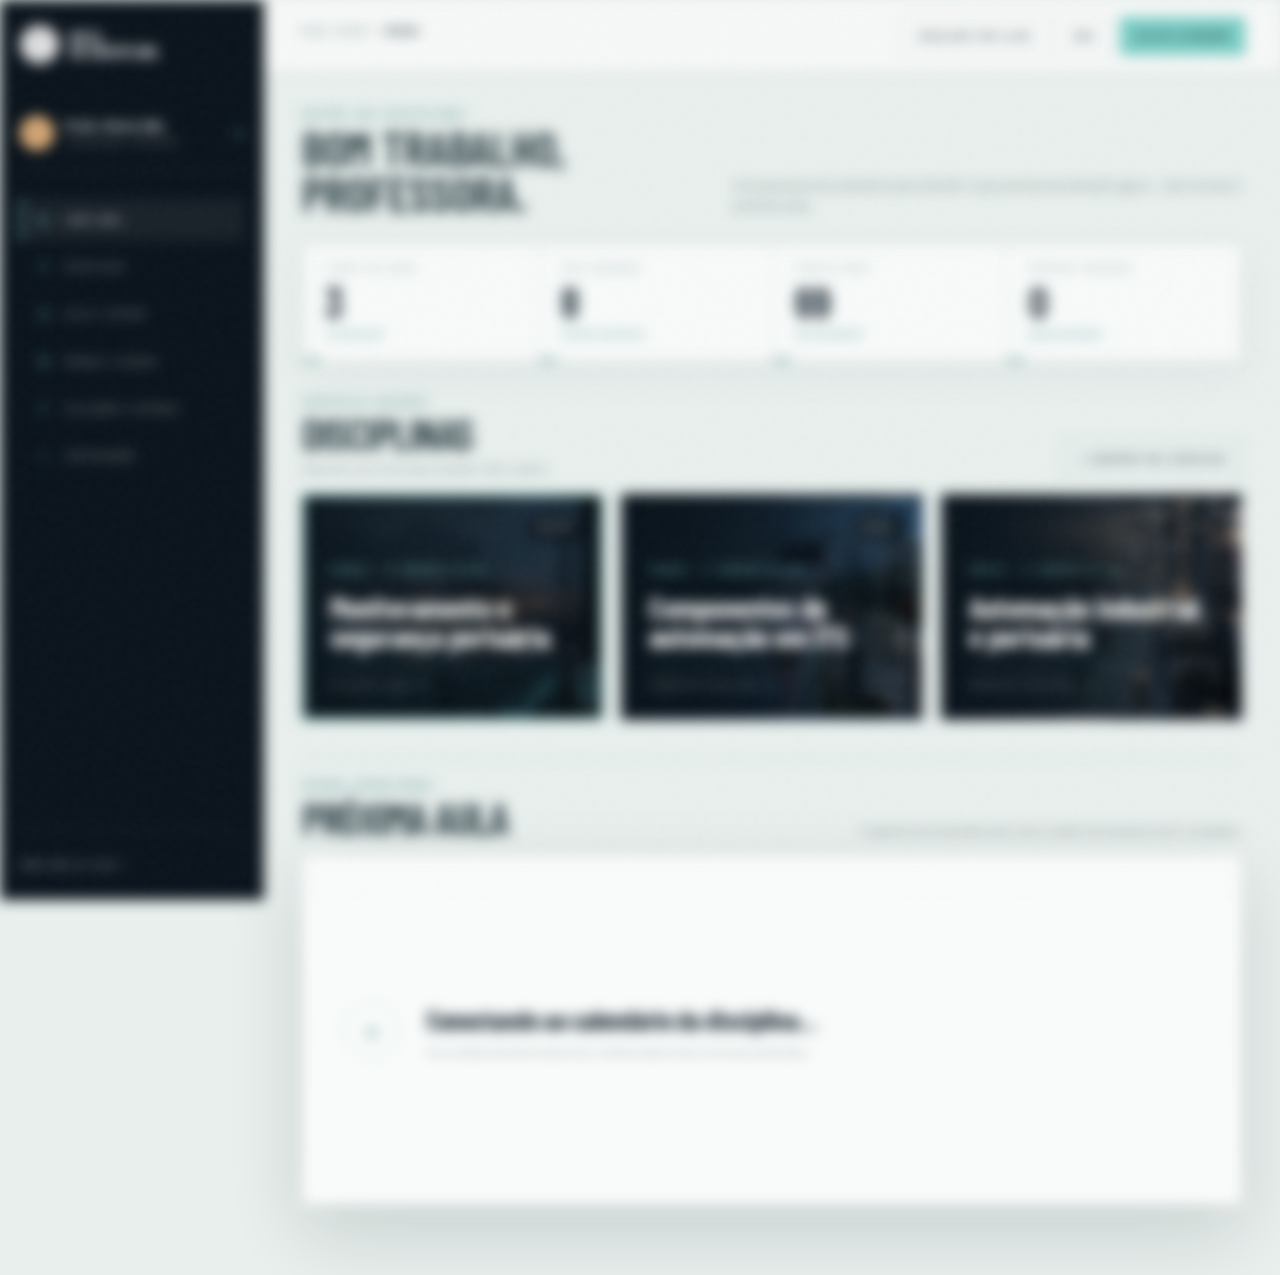
==== commit 13ec4200: "feat: amplia painel e adiciona perfis" ====
--- a/admin.html
+++ b/admin.html
@@ -11,7 +11,7 @@
   <link href="https://fonts.googleapis.com/css2?family=Barlow+Condensed:wght@500;600;700&family=IBM+Plex+Mono:wght@400;500&family=IBM+Plex+Sans:wght@400;500;600&display=swap" rel="stylesheet">
   <link rel="stylesheet" href="styles.css">
 </head>
-<body class="admin-page admin-locked">
+<body class="admin-page admin-locked" data-admin-active-view="visao">
   <a class="skip-link" href="#adminContent">Pular para o conteúdo</a>
   <div class="page-noise" aria-hidden="true"></div>
 
@@ -21,10 +21,11 @@
         <img class="epusp-seal" src="assets/epusp-logo.webp" alt="" width="44" height="44">
         <span>Rota<br>da disciplina</span>
       </a>
-      <div class="admin-profile">
+      <a class="admin-profile" id="teacherProfileLink" href="profile.html?role=teacher&amp;curso=PEA5004" aria-label="Abrir perfil da professora">
         <span class="admin-avatar" id="teacherInitials">ML</span>
         <div><strong id="teacherName">Profa. Maria Lídia</strong><small>Administradora · PEA/EPUSP</small></div>
-      </div>
+        <span class="admin-profile-arrow" aria-hidden="true">→</span>
+      </a>
       <nav class="admin-nav" aria-label="Seções do painel">
         <a class="active" href="#visao" data-admin-route="visao"><span aria-hidden="true">◈</span>Visão geral</a>
         <a href="#disciplinas" data-admin-route="disciplinas"><span aria-hidden="true">≡</span>Disciplinas</a>
@@ -49,12 +50,7 @@
       <div class="admin-content">
         <section class="admin-welcome" id="visao" data-admin-view="visao">
           <div><span class="eyebrow">Gestão das disciplinas</span><h1>Bom trabalho, professora.</h1></div>
-          <p>Edite a rota, conecte a pasta do Drive e controle quem pode acessar. As mudanças salvas aparecem na área do aluno deste protótipo.</p>
-        </section>
-
-        <section aria-label="Disciplinas cadastradas" data-admin-view="visao disciplinas aulas pessoas conteudo configuracoes">
-          <div class="course-tabs" id="courseTabs"></div>
-          <button class="admin-button" id="newCourseButton">+ Cadastrar nova disciplina</button>
+          <p>Um panorama do semestre para decidir o que precisa de atenção agora — das turmas à próxima aula.</p>
         </section>
 
         <section class="metric-grid" id="metricGrid" aria-label="Indicadores da disciplina" data-admin-view="visao">
@@ -62,6 +58,22 @@
           <article class="metric"><small>Aulas agendadas</small><strong id="moduleMetric">0</strong><span id="moduleMetricDetail">próxima aula</span></article>
           <article class="metric"><small>Itens no Drive</small><strong id="driveMetric">0</strong><span id="driveMetricDetail">sincronizados</span></article>
           <article class="metric"><small>Materiais recebidos</small><strong id="submissionMetric">0</strong><span id="submissionMetricDetail">arquivos enviados</span></article>
+        </section>
+
+        <section class="admin-course-browser" aria-label="Disciplinas cadastradas" data-admin-view="visao disciplinas aulas pessoas conteudo configuracoes">
+          <header class="course-browser-heading" data-admin-view="visao">
+            <div><span class="eyebrow">Portfólio docente</span><h2>Disciplinas</h2><p>Selecione uma turma para atualizar todo o painel.</p></div>
+            <button class="admin-button" id="newCourseButton">+ Cadastrar nova disciplina</button>
+          </header>
+          <div class="course-tabs" id="courseTabs"></div>
+        </section>
+
+        <section class="overview-agenda" id="overviewAgenda" aria-labelledby="overviewAgendaHeading" data-admin-view="visao">
+          <header class="overview-agenda-heading">
+            <div><span class="eyebrow" id="overviewAgendaKicker">Agenda operacional</span><h2 id="overviewAgendaHeading">Aula em destaque</h2></div>
+            <p id="overviewAgendaSummary">Carregando a agenda da disciplina…</p>
+          </header>
+          <div class="overview-agenda-board" id="overviewAgendaBoard" aria-live="polite"></div>
         </section>
 
         <div class="admin-grid">
@@ -84,6 +96,7 @@
                   <label class="admin-field full">Nome curto<input name="shortTitle" required></label>
                   <label class="admin-field full">Frase de abertura<textarea name="description" rows="2" required></textarea></label>
                   <label class="admin-field full">Ementa<textarea name="ementa" rows="5" required></textarea></label>
+                  <a class="catalog-source-link full" id="catalogSourceLink" href="#" target="_blank" rel="noopener noreferrer">Consultar cadastro oficial no Janus/USP ↗</a>
                   <label class="admin-field">Dia e horário<input name="classDay"></label>
                   <label class="admin-field">Sala<input name="room"></label>
                   <label class="admin-field full">URL da capa<input name="cover" placeholder="assets/course-pea5004.webp"></label>
@@ -175,7 +188,7 @@
               </div>
             </section>
 
-            <section class="admin-panel" data-admin-view="configuracoes">
+            <section class="admin-panel" data-admin-view="configuracoes" id="publicationPanel">
               <header class="panel-heading"><div><h2>Publicação</h2><p>Estado da experiência do aluno.</p></div></header>
               <div class="panel-body">
                 <div class="drive-state" style="border-color:var(--line)">
@@ -186,7 +199,7 @@
               </div>
             </section>
 
-            <section class="admin-panel" data-admin-view="configuracoes">
+            <section class="admin-panel" data-admin-view="configuracoes" id="persistencePanel">
               <header class="panel-heading"><div><h2>Persistência</h2><p>Agenda, turma e arquivos salvos no SQLite.</p></div></header>
               <div class="panel-body">
                 <p style="margin:0 0 15px;color:#71898f;font-size:11px">O conteúdo editorial da trilha também possui uma cópia local de apoio. Esta ação não apaga aulas, alunos ou materiais do banco.</p>
--- a/styles.css
+++ b/styles.css
@@ -757,13 +757,20 @@
 .form-columns { display: grid; grid-template-columns: minmax(0, 1fr) minmax(0, 1fr); gap: 14px; }.dialog-actions { display: flex; flex-wrap: wrap; align-items: center; justify-content: flex-end; gap: 22px; margin-top: 10px; }
 .toast { position: fixed; z-index: 180; right: 24px; bottom: 24px; max-width: 370px; padding: 14px 18px; color: var(--white); background: var(--ink-2); border-left: 3px solid var(--teal); box-shadow: var(--shadow); font-size: 13px; opacity: 0; transform: translateY(15px); pointer-events: none; transition: opacity .25s ease, transform .25s ease; }.toast.show { opacity: 1; transform: none; }
 
+/* Shared profile for teacher and students */
+.profile-page { min-height: 100vh; color: var(--ink-2); background: #e8efed; background-image: radial-gradient(circle at 78% 18%, rgba(86,214,202,.13), transparent 27%); }
+.profile-header { height: 76px; display: grid; grid-template-columns: 1fr auto 1fr; align-items: center; padding: 0 clamp(20px, 4vw, 64px); color: var(--white); background: var(--ink); }.profile-header .wordmark { justify-self: start; }.profile-header-label { color: rgba(255,255,255,.45); font-family: var(--mono); font-size: 8px; letter-spacing: .09em; text-transform: uppercase; }.profile-header .admin-button { justify-self: end; color: var(--white); border-color: rgba(255,255,255,.22); text-decoration: none; }
+.profile-shell { width: min(1240px, calc(100% - 40px)); margin: 0 auto; padding: 55px 0 90px; }.profile-intro { display: grid; grid-template-columns: 1fr minmax(320px, 480px); gap: 50px; align-items: end; margin-bottom: 32px; }.profile-intro h1 { margin: 5px 0 0; font-size: 66px; line-height: .9; text-transform: uppercase; }.profile-intro p { margin: 0; color: #657f85; font-size: 14px; line-height: 1.6; }
+.profile-workspace { display: grid; grid-template-columns: 300px minmax(0, 1fr); gap: 22px; align-items: start; }.profile-identity-card { position: sticky; top: 22px; min-height: 410px; display: flex; flex-direction: column; align-items: center; padding: 38px 28px; color: var(--white); background: #0a2936; text-align: center; }.profile-identity-card::after { content: 'PEA · USP / IDENTIDADE'; position: absolute; left: 20px; bottom: 18px; color: rgba(255,255,255,.15); font-family: var(--mono); font-size: 7px; letter-spacing: .13em; }.profile-avatar-large { width: 92px; height: 92px; display: grid; place-items: center; margin-bottom: 22px; color: var(--ink); background: var(--amber); border-radius: 50%; box-shadow: 0 0 0 9px rgba(255,177,92,.08); font-family: var(--display); font-size: 39px; }.profile-identity-card > small { color: var(--teal); font-family: var(--mono); font-size: 8px; text-transform: uppercase; }.profile-identity-card h2 { margin: 9px 0 5px; font-size: 31px; line-height: 1; }.profile-identity-card > p { margin: 0; color: rgba(255,255,255,.48); font-size: 9px; }.profile-identity-card dl { width: 100%; display: grid; grid-template-columns: 1fr 1fr; margin: auto 0 15px; border: 1px solid rgba(255,255,255,.12); text-align: left; }.profile-identity-card dl div { padding: 12px; }.profile-identity-card dl div + div { border-left: 1px solid rgba(255,255,255,.12); }.profile-identity-card dt { color: rgba(255,255,255,.38); font-family: var(--mono); font-size: 6px; text-transform: uppercase; }.profile-identity-card dd { margin: 4px 0 0; color: var(--amber); font-family: var(--display); font-size: 17px; }
+.profile-forms { display: grid; gap: 22px; }.profile-panel { background: rgba(250,252,251,.92); border: 1px solid rgba(20,62,74,.13); }.profile-panel > header { display: flex; align-items: end; justify-content: space-between; gap: 20px; padding: 22px 25px; border-bottom: 1px solid rgba(20,62,74,.12); }.profile-panel > header h2 { margin: 4px 0 0; font-size: 34px; line-height: 1; }.profile-status { color: var(--teal-deep); font-family: var(--mono); font-size: 8px; text-transform: uppercase; }.profile-form-grid { display: grid; grid-template-columns: 1fr 1fr; gap: 17px; padding: 25px; }.profile-full { grid-column: 1 / -1; }.profile-form-grid .admin-button { justify-self: start; }.profile-form-message { min-height: 18px; margin: 0; color: var(--teal-deep); font-size: 10px; }.profile-form-hint { margin: -5px 0 0; color: #71898f; font-size: 9px; }.profile-credential-body { display: grid; grid-template-columns: 1fr auto; gap: 18px; align-items: center; padding: 25px; }.profile-credential-body > p { margin: 0; color: #647e84; font-size: 11px; line-height: 1.55; }.profile-secret { grid-column: 1 / -1; display: grid; grid-template-columns: 1fr auto; gap: 10px; padding: 17px; color: var(--white); background: #0a2936; }.profile-secret small { grid-column: 1 / -1; color: var(--teal); font-family: var(--mono); font-size: 8px; text-transform: uppercase; }.profile-secret code { min-width: 0; padding: 11px; overflow-wrap: anywhere; background: rgba(255,255,255,.07); font-family: var(--mono); font-size: 10px; }.profile-secret .admin-button { color: var(--white); border-color: rgba(255,255,255,.2); }.profile-gate { min-height: 280px; display: grid; grid-template-columns: 70px 1fr auto; gap: 24px; align-items: center; padding: 42px; background: #f8fbfa; border: 1px dashed rgba(20,62,74,.25); }.profile-gate > span { width: 66px; height: 66px; display: grid; place-items: center; color: var(--teal-deep); border: 1px solid rgba(24,141,135,.35); border-radius: 50%; font-size: 25px; }.profile-gate strong { font-family: var(--display); font-size: 30px; }.profile-gate p { margin: 5px 0 0; color: #71898f; font-size: 11px; }.profile-gate .primary-button { text-decoration: none; }
+
 /* Admin shell */
 .admin-page { min-height: 100vh; overflow-x: hidden; color: #15343f; background: #e8efed; }
 .admin-locked .admin-shell { filter: blur(7px) saturate(.65); pointer-events: none; user-select: none; }
 .admin-shell { min-height: 100vh; display: grid; grid-template-columns: 264px 1fr; }
 .admin-sidebar { position: sticky; top: 0; height: 100vh; display: flex; flex-direction: column; padding: 25px 20px; color: var(--white); background: var(--ink); }
 .admin-sidebar .wordmark { margin-bottom: 38px; }.admin-sidebar .epusp-seal { width: 39px; height: 39px; flex-basis: 39px; }
-.admin-profile { display: flex; align-items: center; gap: 11px; padding: 14px 0 20px; border-bottom: 1px solid rgba(255,255,255,.12); }
+.admin-profile { display: flex; align-items: center; gap: 11px; padding: 14px 0 20px; color: var(--white); border-bottom: 1px solid rgba(255,255,255,.12); text-decoration: none; }.admin-profile-arrow { margin-left: auto; color: var(--teal); transition: transform .2s ease; }.admin-profile:hover .admin-profile-arrow { transform: translateX(4px); }
 .admin-avatar { width: 34px; height: 34px; display: grid; place-items: center; color: var(--ink); background: var(--amber); border-radius: 50%; font-family: var(--mono); font-size: 10px; font-weight: 500; }
 .admin-profile strong, .admin-profile small { display: block; }.admin-profile strong { font-size: 12px; }.admin-profile small { color: rgba(255,255,255,.48); font-size: 9px; }
 .admin-nav { display: grid; gap: 5px; margin-top: 28px; }
@@ -773,14 +780,38 @@
 .admin-topbar { height: 72px; display: flex; align-items: center; justify-content: space-between; padding: 0 35px; background: rgba(247,250,249,.86); border-bottom: 1px solid rgba(20,62,74,.12); backdrop-filter: blur(12px); }
 .admin-breadcrumb { color: #779096; font-family: var(--mono); font-size: 9px; text-transform: uppercase; }.admin-breadcrumb strong { color: var(--ink-2); font-weight: 500; }
 .admin-top-actions { display: flex; align-items: center; gap: 10px; }.admin-button { min-height: 38px; padding: 0 15px; color: var(--ink-2); background: transparent; border: 1px solid rgba(20,62,74,.2); font-family: var(--mono); font-size: 9px; letter-spacing: .05em; text-transform: uppercase; }.admin-button:hover { background: #fff; }.admin-button.primary { color: var(--ink); background: var(--teal); border-color: var(--teal); }
-.admin-content { width: 100%; max-width: 1380px; padding: 36px; }
+.admin-content { width: 100%; max-width: 1540px; padding: 36px clamp(36px, 3vw, 56px) 70px; }
 .admin-welcome { display: flex; justify-content: space-between; align-items: end; margin-bottom: 27px; }.admin-welcome h1 { margin: 4px 0 0; font-size: 48px; text-transform: uppercase; }.admin-welcome p { max-width: 520px; margin: 0; color: #6d868c; font-size: 13px; }
-.course-tabs { display: grid; grid-template-columns: repeat(3, 1fr); gap: 12px; margin-bottom: 24px; }
-.admin-course-tab { position: relative; min-width: 0; min-height: 122px; overflow: hidden; padding: 16px; color: var(--white); background: var(--ink-2) center/cover; border: 2px solid transparent; text-align: left; isolation: isolate; }.admin-course-tab::before { content: ''; position: absolute; inset: 0; z-index: -1; background: linear-gradient(90deg, rgba(6,23,36,.96), rgba(6,23,36,.48)); }.admin-course-tab.active { border-color: var(--teal); }.admin-course-tab small, .admin-course-tab strong, .admin-course-tab span { display: block; }.admin-course-tab small { color: var(--teal); font-family: var(--mono); font-size: 9px; }.admin-course-tab strong { max-width: 280px; margin-top: 7px; font-family: var(--display); font-size: 23px; line-height: 1; }.admin-course-tab span { position: absolute; right: 13px; top: 13px; padding: 4px 6px; background: rgba(0,0,0,.35); font-family: var(--mono); font-size: 7px; text-transform: uppercase; }
-.metric-grid { display: grid; grid-template-columns: repeat(4, 1fr); gap: 12px; margin-bottom: 20px; }.metric { padding: 18px; background: #f7faf9; border: 1px solid rgba(20,62,74,.12); }.metric small { display: block; color: #789095; font-family: var(--mono); font-size: 8px; text-transform: uppercase; }.metric strong { display: block; margin-top: 7px; color: var(--ink-2); font-family: var(--display); font-size: 36px; font-weight: 600; line-height: 1; }.metric span { display: block; margin-top: 4px; color: var(--teal-deep); font-size: 10px; }
+.admin-course-browser { margin: 34px 0 38px; }
+.course-browser-heading { display: flex; align-items: end; justify-content: space-between; gap: 25px; margin-bottom: 16px; }.course-browser-heading h2 { margin: 2px 0 0; font-size: 43px; line-height: 1; text-transform: uppercase; }.course-browser-heading p { margin: 6px 0 0; color: #71898f; font-size: 11px; }
+.course-tabs { display: grid; grid-template-columns: repeat(3, minmax(0, 1fr)); gap: 12px; margin-bottom: 0; }
+.admin-course-tab { position: relative; min-width: 0; min-height: 112px; overflow: hidden; padding: 17px; color: var(--white); background: var(--ink-2) center/cover; border: 2px solid transparent; text-align: left; isolation: isolate; transition: border-color .25s ease, transform .25s ease, box-shadow .25s ease; }.admin-course-tab::before { content: ''; position: absolute; inset: 0; z-index: -2; background: linear-gradient(90deg, rgba(6,23,36,.97), rgba(6,23,36,.52)); }.admin-course-tab::after { content: ''; position: absolute; inset: auto 17px 10px; z-index: -1; height: 1px; background: linear-gradient(90deg, var(--teal), transparent); opacity: .55; }.admin-course-tab:hover { border-color: rgba(86,214,202,.55); transform: translateY(-2px); box-shadow: 0 16px 35px rgba(5,27,39,.18); }.admin-course-tab.active { border-color: var(--teal); }.admin-course-tab strong { display: block; max-width: 330px; margin-top: 8px; font-family: var(--display); font-size: 24px; line-height: .98; }.course-card-code { display: block; color: var(--teal); font-family: var(--mono); font-size: 8px; text-transform: uppercase; }.course-card-state { position: absolute; right: 13px; top: 13px; padding: 4px 6px; background: rgba(0,0,0,.42); font-family: var(--mono); font-size: 7px; text-transform: uppercase; }.course-card-action { position: absolute; left: 17px; bottom: 17px; display: flex; align-items: center; gap: 8px; color: rgba(255,255,255,.64); font-family: var(--mono); font-size: 7px; letter-spacing: .05em; text-transform: uppercase; }.course-card-action b { color: var(--teal); font-size: 13px; font-weight: 400; transition: transform .2s ease; }.admin-course-tab:hover .course-card-action b { transform: translateX(4px); }
+.admin-course-tab.course-inactive { cursor: not-allowed; filter: grayscale(1); opacity: .38; border-color: rgba(20,62,74,.2); }.admin-course-tab.course-inactive::before { background: linear-gradient(90deg, rgba(20,31,36,.97), rgba(43,51,54,.78)); }.admin-course-tab.course-inactive:hover { border-color: rgba(20,62,74,.2); box-shadow: none; transform: none; }.admin-course-tab.course-inactive .course-card-code, .admin-course-tab.course-inactive .course-card-action b { color: rgba(255,255,255,.55); }
+body[data-admin-active-view="visao"] .course-tabs { gap: 18px; }
+body[data-admin-active-view="visao"] .admin-course-tab { min-height: 226px; padding: 26px; background-position: center; }
+body[data-admin-active-view="visao"] .admin-course-tab::before { background: linear-gradient(105deg, rgba(5,21,33,.98) 0%, rgba(5,21,33,.82) 47%, rgba(5,21,33,.24) 100%); }
+body[data-admin-active-view="visao"] .admin-course-tab::after { inset: auto 26px 50px; }
+body[data-admin-active-view="visao"] .admin-course-tab strong { max-width: 390px; margin-top: 16px; font-size: clamp(30px, 2.15vw, 39px); }
+body[data-admin-active-view="visao"] .course-card-code { font-size: 9px; letter-spacing: .04em; }
+body[data-admin-active-view="visao"] .course-card-state { right: 20px; top: 20px; padding: 6px 8px; }
+body[data-admin-active-view="visao"] .course-card-action { left: 26px; bottom: 23px; font-size: 8px; }
+.metric-grid { display: grid; grid-template-columns: repeat(4, minmax(0, 1fr)); gap: 0; margin-bottom: 20px; border: 1px solid rgba(20,62,74,.13); box-shadow: 0 14px 40px rgba(23,56,64,.04); }.metric { position: relative; min-width: 0; padding: 18px 22px 20px; overflow: hidden; background: rgba(248,251,250,.9); border-left: 1px solid rgba(20,62,74,.12); }.metric:first-child { border-left: 0; }.metric::after { content: ''; position: absolute; left: 0; bottom: 0; width: 42%; height: 2px; background: var(--teal-deep); transform: scaleX(.18); transform-origin: left; transition: transform .3s ease; }.metric:hover::after { transform: scaleX(1); }.metric small { display: block; color: #789095; font-family: var(--mono); font-size: 8px; letter-spacing: .05em; text-transform: uppercase; }.metric strong { display: block; margin-top: 8px; color: var(--ink-2); font-family: var(--display); font-size: 42px; font-weight: 600; line-height: .9; }.metric span { display: block; margin-top: 7px; color: var(--teal-deep); font-size: 9px; }
+
+/* Overview call sheet: today when possible, otherwise the next scheduled class */
+.overview-agenda { margin-top: 4px; }
+.overview-agenda-heading { display: flex; align-items: end; justify-content: space-between; gap: 28px; margin-bottom: 15px; padding-top: 20px; border-top: 1px solid rgba(20,62,74,.16); }.overview-agenda-heading h2 { margin: 3px 0 0; font-size: 44px; line-height: 1; text-transform: uppercase; }.overview-agenda-heading > p { max-width: 560px; margin: 0; color: #6d868c; font-size: 11px; text-align: right; }
+.overview-agenda-board { min-height: 350px; display: grid; grid-template-columns: 178px minmax(0, 1fr) 245px; overflow: hidden; color: var(--white); background: #0b2734; box-shadow: 0 28px 70px rgba(4,25,36,.14); animation: overview-rise .45s ease both; }
+@keyframes overview-rise { from { opacity: 0; transform: translateY(12px); } to { opacity: 1; transform: none; } }
+.overview-agenda-date { min-height: 350px; display: flex; flex-direction: column; align-items: center; justify-content: center; padding: 25px 18px; color: var(--ink); background: var(--amber); text-align: center; }.overview-agenda-date small, .overview-agenda-date span { font-family: var(--mono); font-size: 9px; letter-spacing: .12em; text-transform: uppercase; }.overview-agenda-date strong { margin: 7px 0 0; font-family: var(--display); font-size: 86px; font-weight: 600; line-height: .8; }.overview-agenda-date i { width: 38px; height: 1px; margin: 22px 0; background: rgba(5,30,40,.35); }.overview-agenda-date time { font-family: var(--display); font-size: 29px; font-style: normal; }
+.overview-agenda-content { min-width: 0; padding: 29px 32px 28px; }.overview-theme { color: var(--teal); font-family: var(--mono); font-size: 8px; letter-spacing: .08em; text-transform: uppercase; }.overview-agenda-content > h3 { max-width: 760px; margin: 8px 0 10px; font-family: var(--display); font-size: clamp(32px, 2.4vw, 43px); font-weight: 600; line-height: .95; }.overview-agenda-meta { display: flex; flex-wrap: wrap; gap: 8px 18px; margin: 0; color: rgba(255,255,255,.54); font-family: var(--mono); font-size: 8px; text-transform: uppercase; }.overview-agenda-meta span:last-child { color: var(--teal); }
+.overview-moments { display: grid; grid-template-columns: .82fr 1.18fr; margin-top: 23px; border-top: 1px solid rgba(255,255,255,.14); }.overview-moments > article { min-width: 0; padding: 20px 22px 0 0; }.overview-moments > article + article { padding-left: 23px; border-left: 1px solid rgba(255,255,255,.14); }.overview-moments article > span { color: var(--amber); font-family: var(--mono); font-size: 7px; letter-spacing: .08em; text-transform: uppercase; }.overview-moments article > strong { display: block; margin-top: 7px; font-family: var(--display); font-size: 21px; font-weight: 500; line-height: 1.05; }.overview-moments article > p { margin: 6px 0 0; color: rgba(255,255,255,.52); font-size: 9px; line-height: 1.45; }
+.overview-article-roster { display: grid; gap: 5px; margin: 9px 0 0; padding: 0; list-style: none; }.overview-article-roster li { display: grid; grid-template-columns: 34px 1fr; gap: 8px; align-items: start; }.overview-article-roster li > span { color: var(--teal); font-family: var(--mono); font-size: 7px; }.overview-article-roster strong, .overview-article-roster small { display: block; overflow: hidden; text-overflow: ellipsis; white-space: nowrap; }.overview-article-roster strong { color: rgba(255,255,255,.86); font-size: 9px; font-weight: 500; }.overview-article-roster small, .overview-more-articles { margin-top: 2px; color: rgba(255,255,255,.4); font-size: 7px; }.overview-more-articles { display: block; margin-top: 7px; font-family: var(--mono); text-transform: uppercase; }
+.overview-agenda-actions { min-width: 0; display: flex; flex-direction: column; gap: 10px; padding: 27px 24px; background: #071d29; border-left: 1px solid rgba(255,255,255,.12); }.overview-agenda-status { position: relative; padding-left: 17px; }.overview-agenda-status > span { position: absolute; left: 0; top: 4px; width: 6px; height: 6px; background: var(--teal); border-radius: 50%; box-shadow: 0 0 0 6px rgba(86,214,202,.08); }.overview-agenda-status small, .overview-agenda-status strong { display: block; }.overview-agenda-status small { color: rgba(255,255,255,.42); font-family: var(--mono); font-size: 7px; text-transform: uppercase; }.overview-agenda-status strong { margin-top: 4px; font-family: var(--display); font-size: 25px; font-weight: 500; }.overview-agenda-actions dl { display: grid; grid-template-columns: 1fr 1fr; margin: 8px 0 auto; border: 1px solid rgba(255,255,255,.12); }.overview-agenda-actions dl div { padding: 11px; }.overview-agenda-actions dl div + div { border-left: 1px solid rgba(255,255,255,.12); }.overview-agenda-actions dt { color: rgba(255,255,255,.38); font-family: var(--mono); font-size: 6px; text-transform: uppercase; }.overview-agenda-actions dd { margin: 3px 0 0; color: var(--amber); font-family: var(--display); font-size: 25px; }.overview-agenda-actions .admin-button { width: 100%; color: var(--white); border-color: rgba(255,255,255,.2); }.overview-agenda-actions .admin-button:hover { color: var(--ink); background: var(--teal); border-color: var(--teal); }.overview-agenda-actions .admin-button.primary { color: var(--ink); }
+.overview-agenda-empty { grid-column: 1 / -1; min-height: 250px; display: grid; grid-template-columns: 62px 1fr auto; gap: 22px; align-items: center; padding: 40px; color: var(--ink-2); background: #f8fbfa; border: 1px dashed rgba(20,62,74,.24); }.overview-agenda-empty > span { width: 58px; height: 58px; display: grid; place-items: center; color: var(--teal-deep); border: 1px solid rgba(24,141,135,.35); border-radius: 50%; font-size: 26px; }.overview-agenda-empty strong { font-family: var(--display); font-size: 26px; }.overview-agenda-empty p { margin: 5px 0 0; color: #71898f; font-size: 10px; }
 .admin-grid { display: grid; grid-template-columns: minmax(0, 1fr) 360px; gap: 20px; align-items: start; }
 .admin-panel { margin-bottom: 20px; background: #f8fbfa; border: 1px solid rgba(20,62,74,.12); }.panel-heading { display: flex; align-items: center; justify-content: space-between; gap: 18px; padding: 18px 20px; border-bottom: 1px solid rgba(20,62,74,.12); }.panel-heading h2 { margin: 0; font-family: var(--display); font-size: 28px; letter-spacing: -.01em; }.panel-heading p { margin: 3px 0 0; color: #789095; font-size: 11px; }.panel-body { padding: 20px; }.editor-grid { display: grid; grid-template-columns: 150px 1fr; gap: 14px 18px; }.editor-grid .full { grid-column: 1 / -1; }.editor-grid .double { grid-column: span 1; }
 .course-cover-editor { position: relative; min-height: 215px; margin-bottom: 20px; overflow: hidden; background: var(--ink-2) center/cover; }.course-cover-editor::after { content: ''; position: absolute; inset: 0; background: linear-gradient(90deg, rgba(5,20,32,.84), transparent 65%); }.cover-editor-copy { position: absolute; z-index: 1; left: 20px; bottom: 18px; color: #fff; }.cover-editor-copy small { color: var(--teal); font-family: var(--mono); font-size: 9px; }.cover-editor-copy strong { display: block; max-width: 430px; margin-top: 6px; font-family: var(--display); font-size: 31px; line-height: 1; }
+.catalog-source-link { display: flex; align-items: center; justify-content: space-between; padding: 11px 13px; color: var(--teal-deep); background: #e2eeeb; border-left: 3px solid var(--teal-deep); font-family: var(--mono); font-size: 8px; text-decoration: none; text-transform: uppercase; }.catalog-source-link:hover { background: #d6e9e4; }
 .drive-card { color: var(--white); background: var(--ink-2); }.drive-card .panel-heading { border-color: rgba(255,255,255,.13); }.drive-card .panel-heading p { color: rgba(255,255,255,.5); }.drive-state { display: flex; align-items: center; gap: 12px; padding-bottom: 18px; border-bottom: 1px solid rgba(255,255,255,.12); }.drive-state-icon { width: 38px; height: 38px; display: grid; place-items: center; border: 1px solid rgba(86,214,202,.45); border-radius: 50%; color: var(--teal); }.drive-state strong, .drive-state small { display: block; }.drive-state strong { font-size: 12px; }.drive-state small { color: rgba(255,255,255,.45); font-size: 9px; }.drive-folders { display: grid; gap: 9px; margin: 17px 0; }.drive-folder { display: flex; align-items: center; justify-content: space-between; color: rgba(255,255,255,.7); font-family: var(--mono); font-size: 8px; }.drive-folder span:last-child { color: var(--teal); }.drive-card .admin-button { width: 100%; color: var(--white); border-color: rgba(255,255,255,.22); }
 .admin-list { display: grid; }.admin-list-row { display: grid; grid-template-columns: 45px minmax(0, 1fr) auto auto; gap: 14px; align-items: center; padding: 13px 20px; border-bottom: 1px solid rgba(20,62,74,.1); }.admin-list-row:last-child { border-bottom: 0; }.row-index { color: var(--teal-deep); font-family: var(--mono); font-size: 10px; }.admin-list-row strong, .admin-list-row small { display: block; }.admin-list-row strong { font-size: 12px; }.admin-list-row small { color: #7d9398; font-size: 9px; }.row-meta { color: #698188; font-family: var(--mono); font-size: 8px; text-transform: uppercase; }.row-action { width: 30px; height: 30px; color: #6d858a; background: transparent; border: 1px solid rgba(20,62,74,.15); }
 .student-table { width: 100%; border-collapse: collapse; }.student-table th, .student-table td { padding: 12px 14px; border-bottom: 1px solid rgba(20,62,74,.1); text-align: left; }.student-table th { color: #7c9296; font-family: var(--mono); font-size: 7px; font-weight: 500; text-transform: uppercase; }.student-table td { font-size: 11px; }.access-pill { display: inline-flex; align-items: center; gap: 5px; color: var(--teal-deep); font-family: var(--mono); font-size: 8px; text-transform: uppercase; }.access-pill::before { content: ''; width: 5px; height: 5px; border-radius: 50%; background: currentColor; }.access-pill.off { color: #9a8b83; }
@@ -798,6 +829,18 @@
 .upload-admin-row { grid-template-columns: 42px minmax(0, 1fr) minmax(160px, .55fr) auto; }.file-badge { width: 34px; height: 40px; display: grid; place-items: center; background: #dce8e5; color: var(--teal-deep); font-family: var(--mono); font-size: 7px; text-transform: uppercase; clip-path: polygon(0 0, 72% 0, 100% 25%, 100% 100%, 0 100%); }.upload-context { color: #6e858a; font-size: 9px; }.upload-context strong { color: var(--ink-2); font-size: 9px; }.file-size { color: #789095; font-family: var(--mono); font-size: 8px; }.upload-file-actions { display: grid; justify-items: end; gap: 7px; }.upload-file-actions .row-action { text-decoration: none; }
 .deliverable-type-list { display: flex; flex-wrap: wrap; gap: 9px; padding: 18px 20px; }.deliverable-type-chip { display: inline-grid; grid-template-columns: auto 24px; align-items: center; gap: 8px; padding: 7px 7px 7px 11px; color: #24515a; background: #deebe8; border: 1px solid rgba(24,141,135,.15); font-family: var(--mono); font-size: 8px; text-transform: uppercase; }.deliverable-type-chip button { width: 24px; height: 24px; color: #738b90; background: rgba(255,255,255,.55); border: 0; }.deliverable-type-form { display: grid; grid-template-columns: 1fr auto; gap: 10px; padding: 15px 20px; background: #edf3f1; border-top: 1px solid rgba(20,62,74,.1); }.deliverable-type-form input { min-width: 0; padding: 10px 11px; border: 1px solid rgba(20,62,74,.18); font-size: 11px; }
 
+/* Configurations use the workspace instead of inheriting the narrow utility rail */
+body[data-admin-active-view="configuracoes"] .admin-grid { grid-template-columns: 1fr; }
+body[data-admin-active-view="configuracoes"] .admin-grid > div { display: none; }
+body[data-admin-active-view="configuracoes"] .admin-grid > aside { display: grid; grid-template-columns: repeat(12, minmax(0, 1fr)); gap: 20px; }
+body[data-admin-active-view="configuracoes"] .admin-grid > aside > .admin-panel { min-width: 0; margin: 0; }
+body[data-admin-active-view="configuracoes"] #publicationPanel, body[data-admin-active-view="configuracoes"] #persistencePanel { grid-column: span 6; }
+body[data-admin-active-view="configuracoes"] #privacyPanel { grid-column: span 7; }
+body[data-admin-active-view="configuracoes"] #openaiPanel { grid-column: span 5; }
+body[data-admin-active-view="configuracoes"] #accountPanel { grid-column: 1 / -1; }
+body[data-admin-active-view="configuracoes"] .privacy-switches { grid-template-columns: repeat(2, minmax(0, 1fr)); }
+body[data-admin-active-view="configuracoes"] #accountPanel .panel-body { display: flex; align-items: center; justify-content: space-between; gap: 20px; }
+
 /* Responsive */
 @media (max-width: 1100px) {
   :root { --shell: min(100% - 42px, 980px); }
@@ -808,6 +851,14 @@
   .next-class-heading { grid-template-columns: 55px 1fr; gap: 32px; }.next-class-rule { grid-column: 2; }.class-call-sheet { grid-template-columns: 145px 1fr; }.class-call-main { padding: 28px; }.two-act-grid { grid-template-columns: 1fr 1fr; }
   .materials-layout { grid-template-columns: 1fr; }.module-grid { grid-template-columns: repeat(4, minmax(210px, 1fr)); overflow-x: auto; padding: 12px 10px 44px; }.route-canvas { min-height: auto; }.route-line { display: none; }.module-card:nth-child(n) { margin-top: 0; }
   .admin-grid { grid-template-columns: 1fr; }.admin-content { width: 100%; }.drive-card { order: -1; }
+  .profile-workspace { grid-template-columns: 260px minmax(0, 1fr); }
+  body[data-admin-active-view="visao"] .course-tabs { grid-template-columns: repeat(2, minmax(0, 1fr)); }
+  body[data-admin-active-view="visao"] .admin-course-tab:last-child:nth-child(odd) { grid-column: 1 / -1; min-height: 190px; }
+  .overview-agenda-board { grid-template-columns: 150px minmax(0, 1fr); }
+  .overview-agenda-date { min-height: 330px; }
+  .overview-agenda-actions { grid-column: 1 / -1; display: grid; grid-template-columns: minmax(180px, 1fr) 190px auto auto; align-items: center; border-top: 1px solid rgba(255,255,255,.12); border-left: 0; }
+  .overview-agenda-actions dl { margin: 0; }.overview-agenda-actions .admin-button { width: auto; white-space: nowrap; }
+  body[data-admin-active-view="configuracoes"] #privacyPanel, body[data-admin-active-view="configuracoes"] #openaiPanel { grid-column: 1 / -1; }
   .cinematic-chapters { display: none; }
 }
 
@@ -824,7 +875,15 @@
   .presentation-orbit { width: 100vw; right: -50vw; }.footer-grid { grid-template-columns: 1fr; gap: 30px; }.footer-meta { grid-column: 1; }
   .app-dialog { max-height: calc(100dvh - 20px); }.form-columns { grid-template-columns: 1fr; }.dialog-card { padding: 30px 20px 24px; }.access-card { padding: 30px 20px 24px; background-image: none; }.access-card::after { display: none; }.credential-head { grid-template-columns: auto 1fr; }.credential-head small { grid-column: 2; }.token-contract { grid-template-columns: 1fr; }.token-contract span { border-top: 1px solid var(--line); border-left: 0; }.token-contract span:first-child { border-top: 0; }.dialog-card h2 { padding-right: 46px; font-size: 39px; }.dialog-actions { gap: 15px; }.toast { right: 15px; bottom: 15px; left: 15px; }
 
-  .admin-shell { display: block; }.admin-sidebar { position: static; width: 100%; height: auto; display: grid; grid-template-columns: 1fr auto; align-items: center; padding: 13px 15px; }.admin-sidebar .wordmark { margin: 0; }.admin-profile, .admin-nav, .sidebar-foot { display: none; }.admin-topbar { height: 60px; padding: 0 15px; }.admin-top-actions .admin-button:first-child { display: none; }.admin-content { width: 100%; padding: 22px 15px; }.admin-welcome { display: grid; gap: 12px; }.admin-welcome h1 { font-size: 38px; }.course-tabs { grid-template-columns: 1fr; }.metric-grid { grid-template-columns: 1fr 1fr; }.admin-grid { grid-template-columns: 1fr; }.editor-grid { grid-template-columns: 1fr; }.editor-grid .full { grid-column: 1; }.admin-list-row { grid-template-columns: 34px 1fr auto; }.row-meta { display: none; }.inline-form { grid-template-columns: 1fr; }.student-table { display: block; overflow-x: auto; white-space: nowrap; }
+  .admin-shell { display: block; }.admin-sidebar { position: static; width: 100%; height: auto; display: grid; grid-template-columns: 1fr auto; align-items: center; padding: 13px 15px; }.admin-sidebar .wordmark { margin: 0; }.admin-profile, .admin-nav, .sidebar-foot { display: none; }.admin-topbar { height: 60px; padding: 0 15px; }.admin-top-actions .admin-button:first-child { display: none; }.admin-content { width: 100%; padding: 22px 15px; }.admin-welcome { display: grid; gap: 12px; }.admin-welcome h1 { font-size: 38px; }.course-tabs, body[data-admin-active-view="visao"] .course-tabs { grid-template-columns: 1fr; }.metric-grid { grid-template-columns: 1fr 1fr; }.admin-grid { grid-template-columns: 1fr; }.editor-grid { grid-template-columns: 1fr; }.editor-grid .full { grid-column: 1; }.admin-list-row { grid-template-columns: 34px 1fr auto; }.row-meta { display: none; }.inline-form { grid-template-columns: 1fr; }.student-table { display: block; overflow-x: auto; white-space: nowrap; }
+  .profile-header { grid-template-columns: 1fr auto; padding: 0 15px; }.profile-header-label { display: none; }.profile-shell { width: min(100% - 30px, 1240px); padding-top: 34px; }.profile-intro { grid-template-columns: 1fr; gap: 16px; }.profile-intro h1 { font-size: 52px; }.profile-workspace { grid-template-columns: 1fr; }.profile-identity-card { position: relative; top: auto; min-height: 300px; }.profile-form-grid, .profile-credential-body { grid-template-columns: 1fr; }.profile-full, .profile-secret { grid-column: 1; }.profile-secret { grid-template-columns: 1fr; }.profile-gate { grid-template-columns: 1fr; padding: 28px 22px; }.profile-gate .primary-button { width: 100%; }
+  .metric { padding: 15px; border-top: 1px solid rgba(20,62,74,.12); border-left: 0; }.metric:nth-child(-n+2) { border-top: 0; }.metric:nth-child(even) { border-left: 1px solid rgba(20,62,74,.12); }.metric strong { font-size: 35px; }
+  .admin-course-browser { margin: 28px 0 32px; }.course-browser-heading, .overview-agenda-heading { display: grid; align-items: start; }.course-browser-heading h2, .overview-agenda-heading h2 { font-size: 38px; }.course-browser-heading .admin-button { width: 100%; }.overview-agenda-heading > p { text-align: left; }
+  body[data-admin-active-view="visao"] .admin-course-tab, body[data-admin-active-view="visao"] .admin-course-tab:last-child:nth-child(odd) { grid-column: auto; min-height: 195px; }
+  .overview-agenda-board { grid-template-columns: 1fr; }.overview-agenda-date { min-height: auto; flex-direction: row; justify-content: flex-start; gap: 10px; padding: 16px 20px; text-align: left; }.overview-agenda-date strong { order: -1; margin: 0; font-size: 48px; }.overview-agenda-date i { width: 1px; height: 28px; margin: 0 5px; }.overview-agenda-date time { margin-left: auto; font-size: 25px; }.overview-agenda-content { padding: 24px 20px; }.overview-agenda-content > h3 { font-size: 34px; }.overview-moments { grid-template-columns: 1fr; }.overview-moments > article { padding: 18px 0; }.overview-moments > article + article { padding-left: 0; border-top: 1px solid rgba(255,255,255,.14); border-left: 0; }.overview-agenda-actions { grid-column: auto; grid-template-columns: 1fr; padding: 22px 20px; }.overview-agenda-actions .admin-button { width: 100%; }.overview-agenda-empty { grid-template-columns: 1fr; padding: 28px 22px; }.overview-agenda-empty .admin-button { width: 100%; }
+  body[data-admin-active-view="configuracoes"] .admin-grid > aside { grid-template-columns: 1fr; }
+  body[data-admin-active-view="configuracoes"] #publicationPanel, body[data-admin-active-view="configuracoes"] #persistencePanel, body[data-admin-active-view="configuracoes"] #privacyPanel, body[data-admin-active-view="configuracoes"] #openaiPanel, body[data-admin-active-view="configuracoes"] #accountPanel { grid-column: 1; }
+  body[data-admin-active-view="configuracoes"] .privacy-switches { grid-template-columns: 1fr; }
   .class-admin-row { grid-template-columns: 62px 1fr auto; }.class-specialist-summary { grid-column: 2; border-left: 0; padding-left: 0; }.class-row-actions { grid-column: 3; grid-row: 1 / 3; flex-direction: column; }.presenter-checks { grid-template-columns: 1fr; }.upload-admin-row { grid-template-columns: 36px 1fr; }.upload-context, .upload-file-actions { grid-column: 2; }.upload-file-actions { justify-items: start; grid-auto-flow: column; justify-content: start; align-items: center; }.deliverable-type-form { grid-template-columns: 1fr; }
 }
 
@@ -890,9 +949,9 @@
 
 /* Assessment diary and private grade emblems */
 .assessment-config { display: grid; gap: 18px; }
-.grade-scale-form { display: grid; grid-template-columns: repeat(4, minmax(0, 1fr)); gap: 10px; align-items: end; padding: 15px; color: var(--white); background: #0d2c38; }
+.grade-scale-form { display: grid; grid-template-columns: repeat(4, minmax(0, 1fr)); gap: 12px; align-items: end; padding: 22px 20px; color: var(--white); background: #0d2c38; }
 .grade-scale-form > div { grid-column: 1 / -1; }
-.grade-scale-form > div strong, .grade-scale-form > div small { display: block; }.grade-scale-form > div strong { margin: 4px 0; font-family: var(--display); font-size: 22px; }.grade-scale-form > div small { color: rgba(255,255,255,.52); font-size: 8px; }.grade-scale-form label { color: rgba(255,255,255,.62); font-family: var(--mono); font-size: 8px; text-transform: uppercase; }.grade-scale-form input { width: 100%; margin-top: 6px; padding: 9px; color: var(--white); background: rgba(255,255,255,.08); border: 1px solid rgba(255,255,255,.18); }.grade-scale-form .admin-button { color: var(--white); border-color: rgba(255,255,255,.25); }.grade-scale-form .admin-button:hover { color: var(--ink); background: var(--teal); border-color: var(--teal); }
+.grade-scale-form > div strong, .grade-scale-form > div small { display: block; }.grade-scale-form > div .eyebrow { font-size: 10px; letter-spacing: .13em; }.grade-scale-form > div strong { margin: 7px 0 5px; font-family: var(--display); font-size: 32px; line-height: 1; }.grade-scale-form > div small { color: rgba(255,255,255,.58); font-size: 10px; line-height: 1.45; }.grade-scale-form label { color: rgba(255,255,255,.68); font-family: var(--mono); font-size: 8px; text-transform: uppercase; }.grade-scale-form input { width: 100%; margin-top: 6px; padding: 10px; color: var(--white); background: rgba(255,255,255,.08); border: 1px solid rgba(255,255,255,.18); }.grade-scale-form .admin-button { color: var(--white); border-color: rgba(255,255,255,.25); }.grade-scale-form .admin-button:hover { color: var(--ink); background: var(--teal); border-color: var(--teal); }
 .assessment-create-form { display: grid; grid-template-columns: repeat(2, minmax(0, 1fr)); gap: 10px; align-items: end; }.assessment-create-form .admin-field, .assessment-create-form input, .assessment-create-form select { min-width: 0; }.assessment-create-form .admin-button { white-space: nowrap; }
 .weight-warning { color: #9c5f16; background: #fff0d9; }
 .grade-publish-button.published { color: #0b514c; background: #bde9df; border-color: #78c9bb; }.grade-publish-button:disabled { cursor: not-allowed; opacity: .52; }
@@ -910,6 +969,11 @@
 .drive-card .admin-button:hover, .specialist-invite-manager .admin-button:hover, .admin-room-grid .admin-button:hover, .specialist-header .admin-button:hover { color: var(--ink); background: var(--teal); border-color: var(--teal); }
 .specialist-resource-form select { color: var(--ink-2); background: #fff; color-scheme: light; }
 
+@media (min-width: 901px) {
+  .grades-locked { padding-right: 112px; }
+  .grades-locked .secondary-button { white-space: nowrap; }
+}
+
 @media (max-width: 900px) {
   .room-grid, .specialist-grid, .specialist-hero, .admin-room-grid, .grades-dashboard { grid-template-columns: 1fr; }
   .room-grid > section + section { border-top: 1px solid rgba(255,255,255,.12); border-left: 0; }
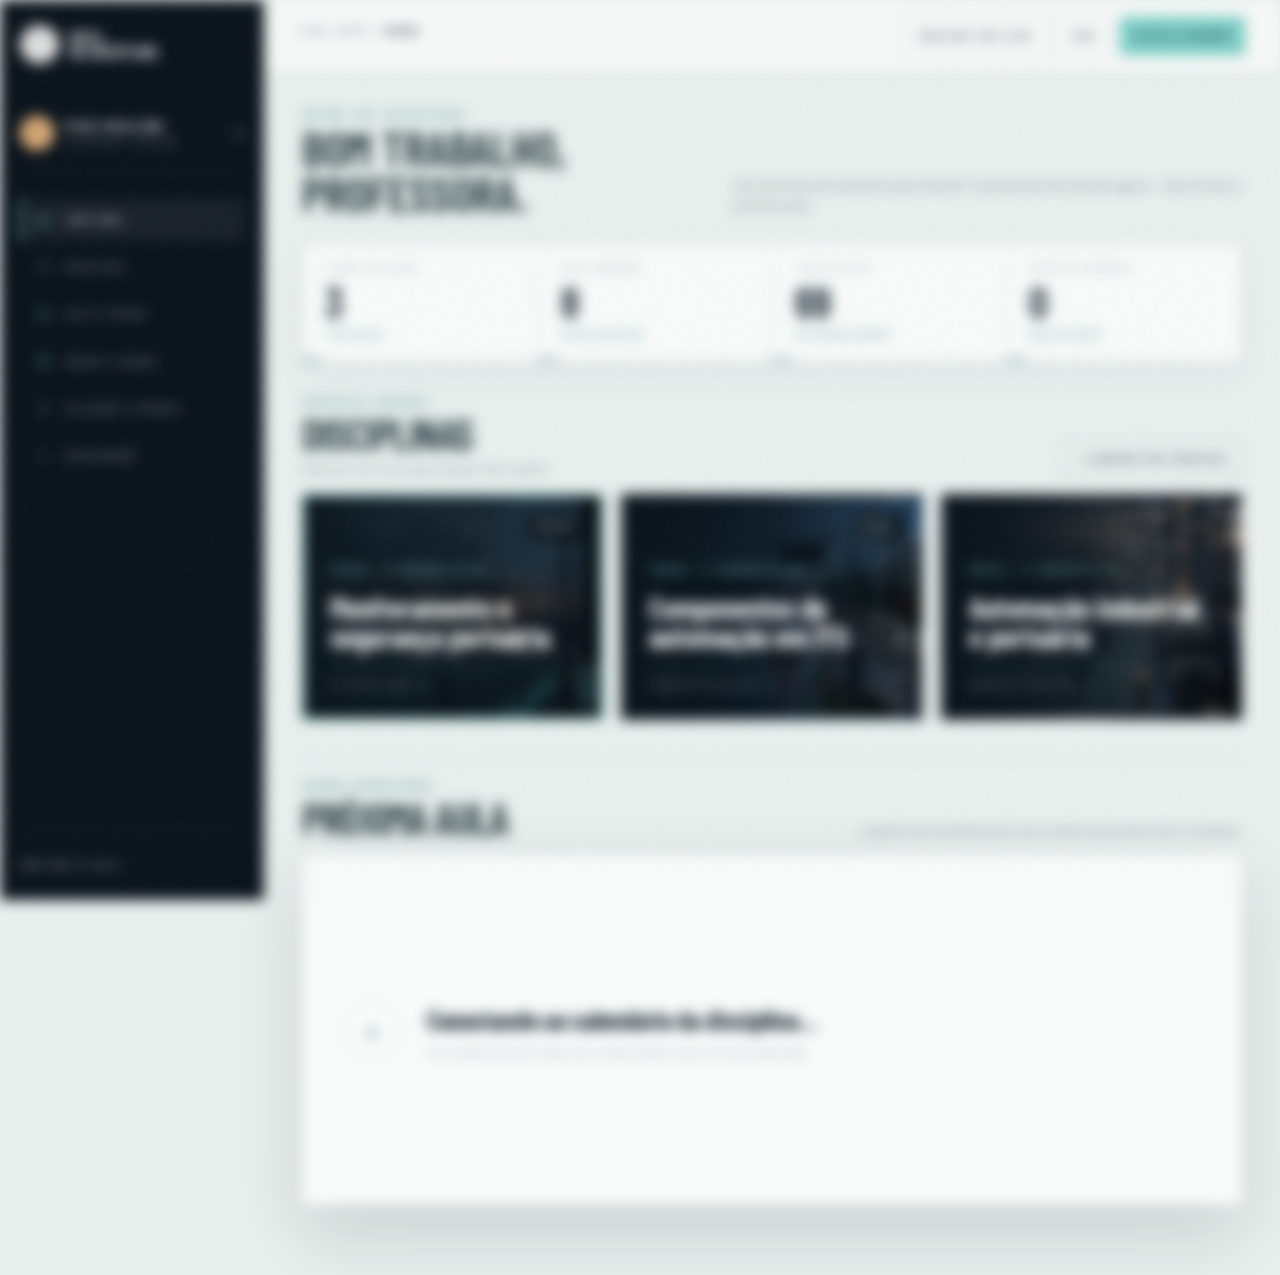
==== commit c43c4ab8: "feat: adiciona ciclo de disciplinas e entregas do aluno" ====
--- a/admin.html
+++ b/admin.html
@@ -9,7 +9,7 @@
   <link rel="preconnect" href="https://fonts.googleapis.com">
   <link rel="preconnect" href="https://fonts.gstatic.com" crossorigin>
   <link href="https://fonts.googleapis.com/css2?family=Barlow+Condensed:wght@500;600;700&family=IBM+Plex+Mono:wght@400;500&family=IBM+Plex+Sans:wght@400;500;600&display=swap" rel="stylesheet">
-  <link rel="stylesheet" href="styles.css">
+  <link rel="stylesheet" href="styles.css?v=20260826-activities">
 </head>
 <body class="admin-page admin-locked" data-admin-active-view="visao">
   <a class="skip-link" href="#adminContent">Pular para o conteúdo</a>
@@ -148,6 +148,9 @@
                   <label class="admin-field">Nota máxima<input name="max_score" type="number" min="0.1" max="1000" step="0.1" value="10" required></label>
                   <label class="admin-field">Peso (%)<input name="weight" type="number" min="0" max="100" step="0.1" value="25" required></label>
                   <label class="admin-field">Prazo<input name="due_at" type="datetime-local"></label>
+                  <label class="choice-toggle assessment-upload-toggle"><input name="requires_upload" type="checkbox"><span><strong>Exigir envio de arquivo</strong><small>A atividade aparecerá na central do aluno com entrega direta.</small></span></label>
+                  <label class="admin-field assessment-deliverable-field">Tipo da entrega<select name="deliverable_type_id" id="assessmentDeliverableType"><option value="">Selecione um tipo</option></select></label>
+                  <label class="admin-field assessment-instructions">Orientações<textarea name="instructions" rows="2" placeholder="Ex.: envie a versão final em PDF."></textarea></label>
                   <button class="admin-button primary" type="submit">Criar avaliação</button>
                 </form>
               </div>
@@ -183,6 +186,7 @@
                   <div><strong id="driveStateTitle">Pasta sincronizada</strong><small id="driveStateDetail">lidia.rebello.dias@usp.br</small></div>
                 </div>
                 <label class="admin-field" style="margin-top:17px;color:rgba(255,255,255,.58)">Link da pasta principal<input id="driveUrlInput" type="url" placeholder="https://drive.google.com/drive/folders/..." style="background:rgba(255,255,255,.08);color:#fff;border-color:rgba(255,255,255,.18)"></label>
+                <p class="drive-sync-message" id="driveSyncMessage">O link será validado pela API antes de aparecer para os alunos.</p>
                 <div class="drive-folders" id="driveFolderList"></div>
                 <button class="admin-button" id="syncDriveButton">Sincronizar agora</button>
               </div>
@@ -196,6 +200,11 @@
                   <div><strong id="publishState">Disciplina publicada</strong><small id="publishDetail" style="color:#769096">Somente alunos cadastrados</small></div>
                 </div>
                 <button class="admin-button" id="togglePublishButton" style="width:100%;margin-top:17px">Alternar publicação</button>
+                <div class="course-lifecycle-actions">
+                  <button class="admin-button" id="cloneCurrentCourseButton" type="button">Clonar para novo semestre</button>
+                  <button class="admin-button danger" id="archiveCourseButton" type="button">Arquivar disciplina finalizada</button>
+                </div>
+                <p class="course-lifecycle-note">Ao arquivar, a disciplina some do site e todos os acessos de alunos e especialistas são encerrados. Os dados continuam disponíveis somente aqui.</p>
               </div>
             </section>
 
@@ -377,6 +386,6 @@
   <div class="toast" id="toast" role="status" aria-live="polite"></div>
 
   <script src="data.js"></script>
-  <script src="admin.js"></script>
+  <script src="admin.js?v=20260826-activities"></script>
 </body>
 </html>
--- a/styles.css
+++ b/styles.css
@@ -887,6 +887,52 @@
   .class-admin-row { grid-template-columns: 62px 1fr auto; }.class-specialist-summary { grid-column: 2; border-left: 0; padding-left: 0; }.class-row-actions { grid-column: 3; grid-row: 1 / 3; flex-direction: column; }.presenter-checks { grid-template-columns: 1fr; }.upload-admin-row { grid-template-columns: 36px 1fr; }.upload-context, .upload-file-actions { grid-column: 2; }.upload-file-actions { justify-items: start; grid-auto-flow: column; justify-content: start; align-items: center; }.deliverable-type-form { grid-template-columns: 1fr; }
 }
 
+/* Student activity dispatch board */
+.student-workspace-section { position: relative; overflow: hidden; color: var(--white); background: #071b28; }
+.student-workspace-section::before { content: ''; position: absolute; inset: 0; opacity: .16; background-image: linear-gradient(rgba(86,214,202,.24) 1px, transparent 1px), linear-gradient(90deg, rgba(86,214,202,.24) 1px, transparent 1px); background-size: 64px 64px; mask-image: linear-gradient(90deg, #000, transparent 72%); }
+.student-workspace-section::after { content: 'ATIVIDADES / ENTREGA / ACOMPANHAMENTO'; position: absolute; right: -78px; top: 50%; color: rgba(86,214,202,.2); font-family: var(--mono); font-size: 8px; letter-spacing: .22em; transform: rotate(90deg); }
+.student-workspace-section .shell { position: relative; z-index: 1; }
+.student-workspace-heading { display: grid; grid-template-columns: 84px minmax(0, 1fr) minmax(260px, 390px); gap: 54px; align-items: end; }
+.student-workspace-heading h2 { margin: 10px 0 0; font-size: clamp(48px, 5vw, 78px); }
+.student-workspace-heading > p { margin: 0 0 8px; color: rgba(255,255,255,.6); font-size: 15px; line-height: 1.7; }
+.student-workspace-gate { display: grid; grid-template-columns: auto 1fr auto; gap: 18px; align-items: center; margin-top: 48px; padding: 24px 26px; background: rgba(255,255,255,.06); border: 1px solid rgba(86,214,202,.22); }
+.student-workspace-gate > span { width: 46px; height: 46px; display: grid; place-items: center; color: var(--amber); border: 1px solid rgba(255,177,92,.45); border-radius: 50%; }
+.student-workspace-gate strong, .student-workspace-gate p { display: block; }.student-workspace-gate p { margin: 5px 0 0; color: rgba(255,255,255,.55); font-size: 11px; }
+.student-workspace-gate .secondary-button { width: auto; margin: 0; }
+.student-workspace-dashboard { display: grid; grid-template-columns: 245px minmax(0, 1fr); gap: 18px; align-items: start; margin-top: 48px; }
+.student-workspace-summary { position: sticky; top: 92px; padding: 25px; background: linear-gradient(160deg, #123b47, #0a2734); border-top: 3px solid var(--amber); box-shadow: 0 24px 60px rgba(0,0,0,.2); }
+.student-workspace-summary > strong { display: block; margin: 16px 0 0; font-family: var(--display); font-size: 58px; line-height: 1; }
+.student-workspace-summary > p { margin: 3px 0 19px; color: rgba(255,255,255,.52); font-size: 10px; }
+.student-workspace-summary > small { display: block; margin-top: 15px; color: var(--amber); font-family: var(--mono); font-size: 8px; line-height: 1.5; text-transform: uppercase; }
+.activity-progress-track { height: 3px; background: rgba(255,255,255,.12); }.activity-progress-track span { display: block; width: 0; height: 100%; background: var(--teal); transition: width .45s ease; }
+.student-activity-list { display: grid; gap: 14px; }
+.student-activity-card { background: #f5faf8; color: var(--ink-2); border: 1px solid rgba(86,214,202,.22); box-shadow: 0 18px 55px rgba(0,0,0,.12); }
+.student-activity-card.overdue { filter: saturate(.65); }.student-activity-card.overdue > header time { color: #ae563e; }
+.student-activity-card > header { display: grid; grid-template-columns: 45px 1fr auto; gap: 16px; align-items: center; padding: 20px 22px; color: var(--white); background: #113541; }
+.student-activity-card > header > span { color: var(--teal); font-family: var(--mono); font-size: 11px; }.student-activity-card > header small { color: var(--teal); font-family: var(--mono); font-size: 7px; letter-spacing: .1em; text-transform: uppercase; }
+.student-activity-card > header h3 { margin: 5px 0 2px; font-size: 27px; line-height: 1; }.student-activity-card > header p { margin: 0; color: rgba(255,255,255,.48); font-size: 9px; }.student-activity-card > header time { color: var(--amber); font-family: var(--mono); font-size: 8px; text-align: right; text-transform: uppercase; }
+.activity-instructions { padding: 15px 22px; color: #526f75; background: #e4efec; border-bottom: 1px solid var(--line); font-size: 11px; line-height: 1.55; }
+.activity-deliveries { display: grid; }.activity-delivery { display: grid; grid-template-columns: minmax(210px, 1fr) minmax(150px, .55fr) auto; gap: 12px; align-items: center; padding: 17px 22px; border-top: 1px solid var(--line); }.activity-delivery:first-child { border-top: 0; }
+.activity-delivery-state { display: flex; gap: 12px; align-items: center; }.activity-delivery-state > span { width: 30px; height: 30px; display: grid; place-items: center; color: #789096; border: 1px solid #b8cac7; border-radius: 50%; }.activity-delivery.complete .activity-delivery-state > span { color: #075d55; background: #c8ebe2; border-color: #8bd0c2; }
+.activity-delivery-state strong, .activity-delivery-state small { display: block; }.activity-delivery-state strong { font-size: 11px; }.activity-delivery-state small { max-width: 440px; margin-top: 3px; color: #789096; font-size: 8px; overflow-wrap: anywhere; }
+.activity-file-picker { min-width: 0; display: block; padding: 11px 12px; overflow: hidden; color: #315960; background: #e6efed; border: 1px dashed #9eb7b4; cursor: pointer; font-family: var(--mono); font-size: 8px; text-align: center; text-overflow: ellipsis; text-transform: uppercase; white-space: nowrap; }.activity-file-picker input { position: absolute; width: 1px; height: 1px; opacity: 0; }.activity-file-picker.disabled { cursor: not-allowed; opacity: .45; }
+.activity-delivery .secondary-button { width: auto; margin: 0; color: var(--ink-2); border-color: #9eb7b4; white-space: nowrap; }.activity-delivery .secondary-button:disabled { cursor: not-allowed; opacity: .45; }.activity-upload-message { grid-column: 2 / -1; margin: -4px 0 0; color: #9b5c18; font-size: 8px; }
+.student-activity-empty { padding: 45px; color: rgba(255,255,255,.68); border: 1px dashed rgba(255,255,255,.2); text-align: center; }.student-activity-empty strong { display: block; color: var(--white); font-family: var(--display); font-size: 30px; }.student-activity-empty p { font-size: 11px; }
+
+/* Synced Drive library and course lifecycle controls */
+.synced-drive-file { display: grid; grid-template-columns: 44px 1fr auto; gap: 14px; align-items: center; padding: 15px 5px; border-bottom: 1px solid var(--line); }.synced-drive-file:last-child { border-bottom: 0; }.drive-file-icon { width: 38px; height: 38px; display: grid; place-items: center; color: #0d5e58; background: #d7ebe6; font-family: var(--mono); font-size: 7px; }.synced-drive-file strong, .synced-drive-file small { display: block; }.synced-drive-file strong { font-size: 12px; }.synced-drive-file small { margin-top: 3px; color: var(--muted); font-size: 8px; }.synced-drive-file button { padding: 8px 10px; color: var(--teal-deep); background: transparent; border: 1px solid var(--line); font-family: var(--mono); font-size: 8px; text-transform: uppercase; }
+.drive-material-empty { display: grid; grid-template-columns: auto 1fr; gap: 14px; align-items: center; padding: 35px 10px; }.drive-material-empty > span { color: var(--teal-deep); font-size: 28px; }.drive-material-empty strong { font-size: 13px; }.drive-material-empty p { margin: 4px 0 0; color: var(--muted); font-size: 9px; }
+.drive-sync-message { margin: 12px 0; color: rgba(255,255,255,.58); font-size: 8px; line-height: 1.55; overflow-wrap: anywhere; }.drive-sync-message.error { color: #ffd198; }.course-lifecycle-actions { display: grid; grid-template-columns: 1fr 1fr; gap: 9px; margin-top: 9px; }.course-lifecycle-actions .admin-button { min-height: 46px; }.admin-button.danger { color: #9a392d; border-color: rgba(154,57,45,.35); }.admin-button.danger:hover { color: #fff; background: #9a392d; border-color: #9a392d; }.course-lifecycle-note { margin: 13px 0 0; color: #71898f; font-size: 9px; line-height: 1.55; }
+.assessment-upload-toggle, .assessment-instructions { grid-column: 1 / -1; }.assessment-deliverable-field { grid-column: 1; }.assessment-settings-upload { display: flex !important; align-items: center; gap: 7px; }.assessment-settings-upload input { width: 16px !important; height: 16px; }.assessment-settings-instructions { grid-column: 1 / -1; }.assessment-settings textarea { min-height: 62px; resize: vertical; }
+
+@media (max-width: 900px) {
+  .student-workspace-heading { grid-template-columns: 70px 1fr; }.student-workspace-heading > p { grid-column: 2; }.student-workspace-dashboard { grid-template-columns: 1fr; }.student-workspace-summary { position: static; }.activity-delivery { grid-template-columns: 1fr 1fr; }.activity-delivery-state { grid-column: 1 / -1; }
+}
+
+@media (max-width: 760px) {
+  .student-workspace-heading { grid-template-columns: 1fr; gap: 18px; }.student-workspace-heading .section-index { display: none; }.student-workspace-heading > p { grid-column: 1; }.student-workspace-gate { grid-template-columns: auto 1fr; }.student-workspace-gate .secondary-button { grid-column: 1 / -1; width: 100%; }.student-workspace-dashboard { margin-top: 30px; }.student-activity-card > header { grid-template-columns: 32px 1fr; }.student-activity-card > header time { grid-column: 2; text-align: left; }.activity-delivery { grid-template-columns: 1fr; }.activity-delivery-state, .activity-upload-message { grid-column: 1; }.activity-delivery .secondary-button { width: 100%; }.course-lifecycle-actions { grid-template-columns: 1fr; }
+}
+
 @media (prefers-reduced-motion: reduce) {
   html { scroll-behavior: auto; }
   *, *::before, *::after { animation-duration: .01ms !important; animation-iteration-count: 1 !important; transition-duration: .01ms !important; scroll-behavior: auto !important; }
